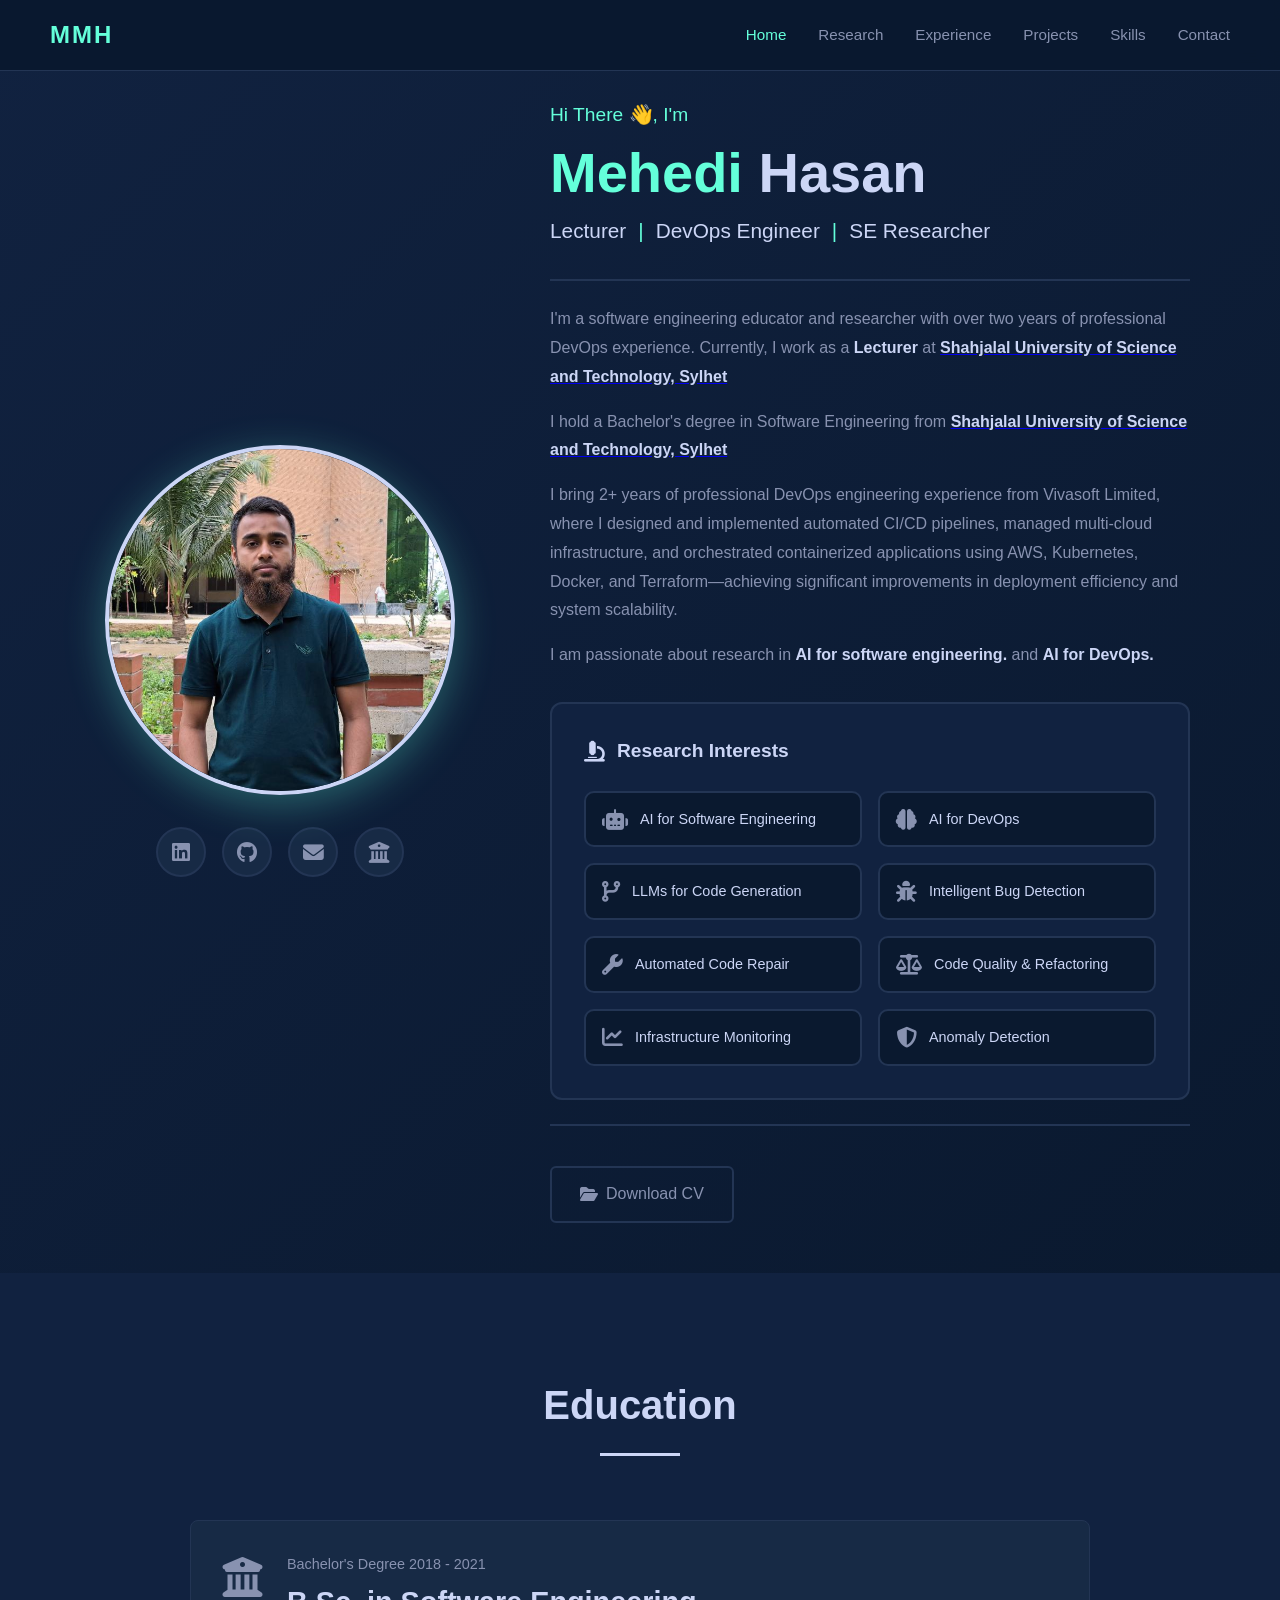
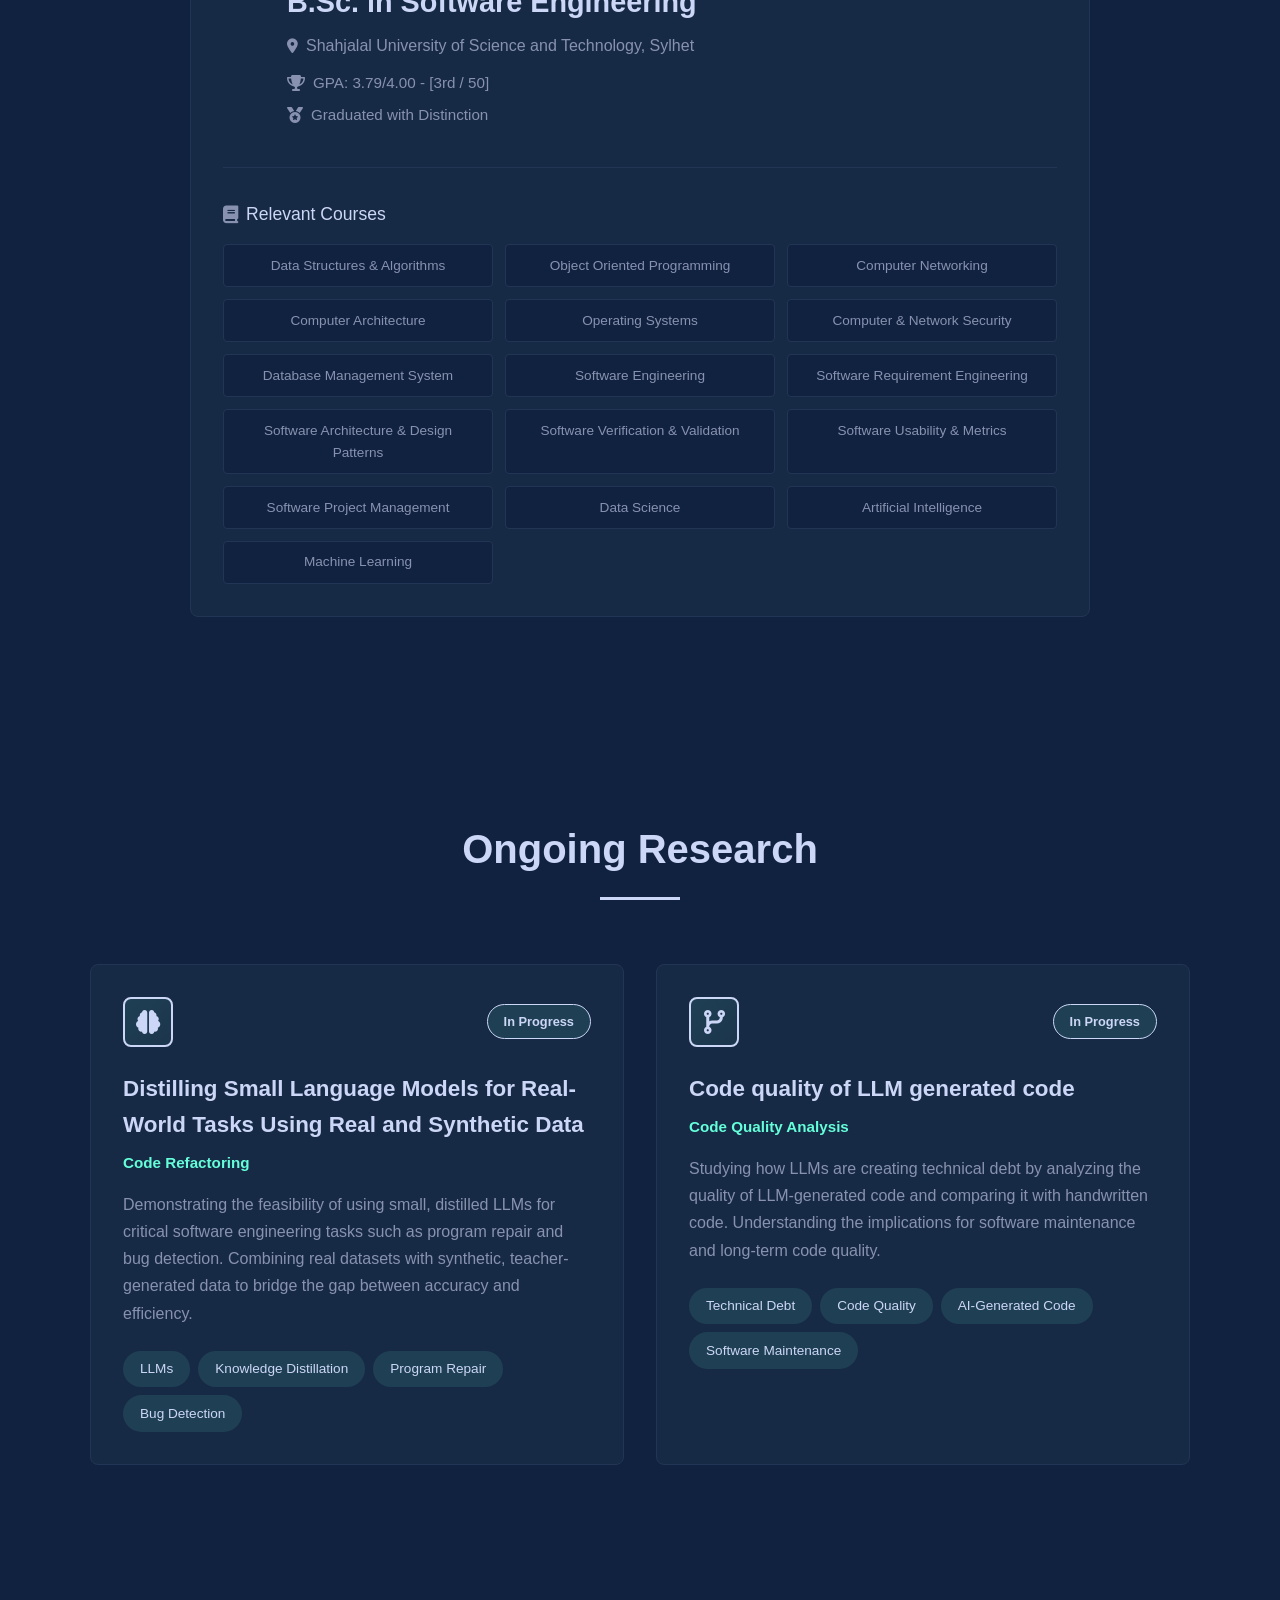
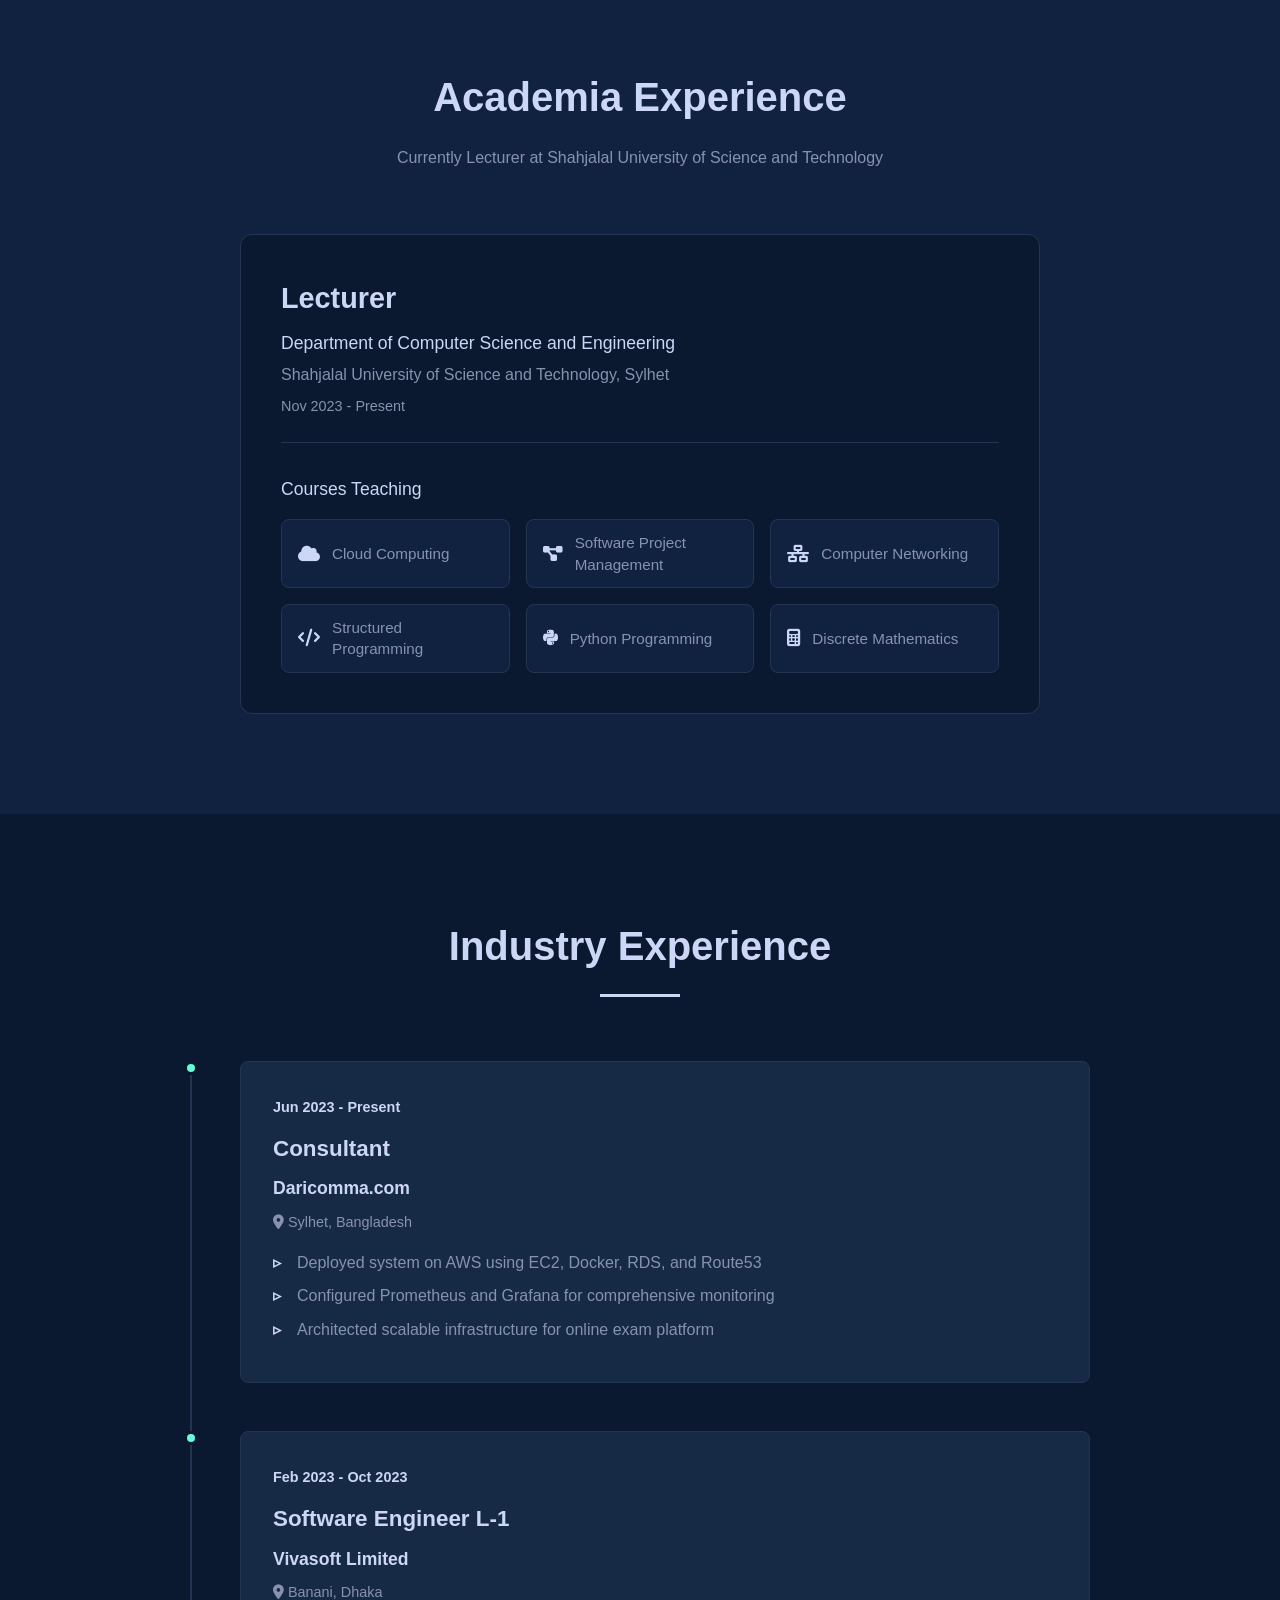
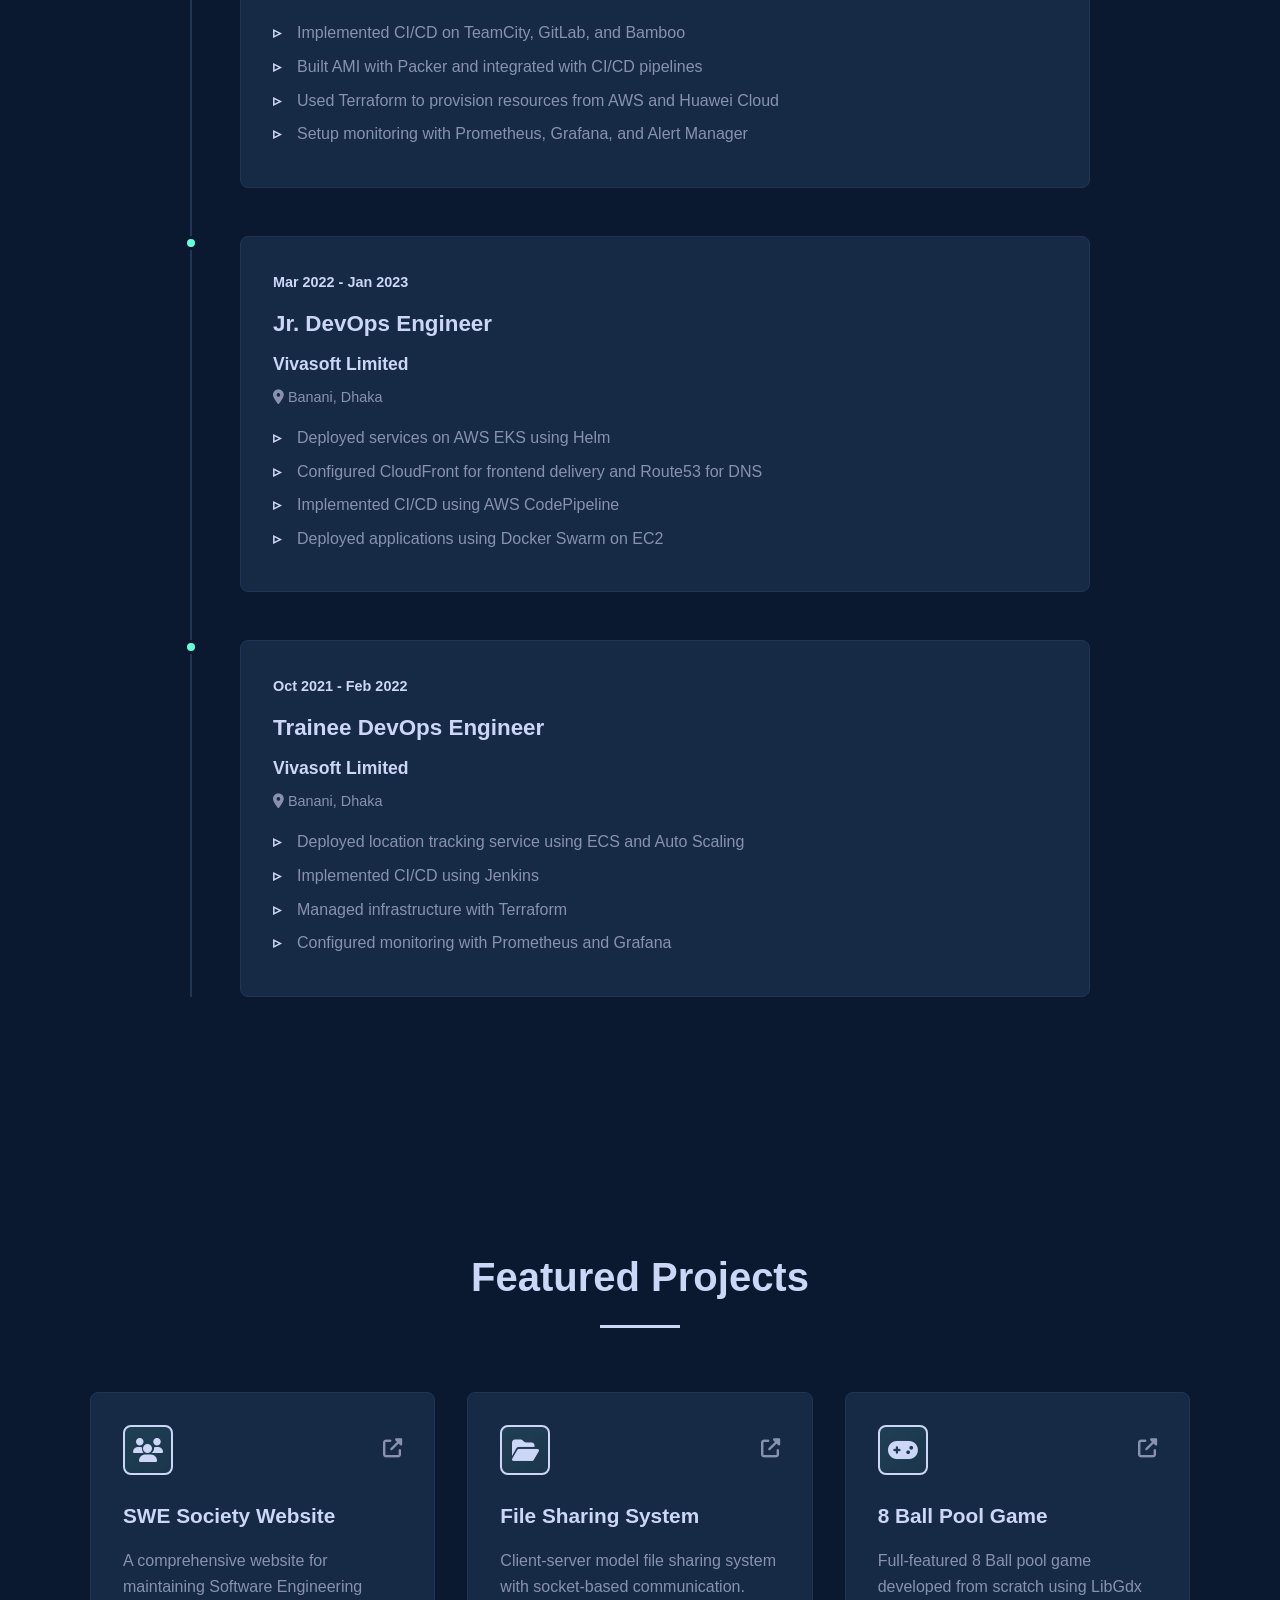
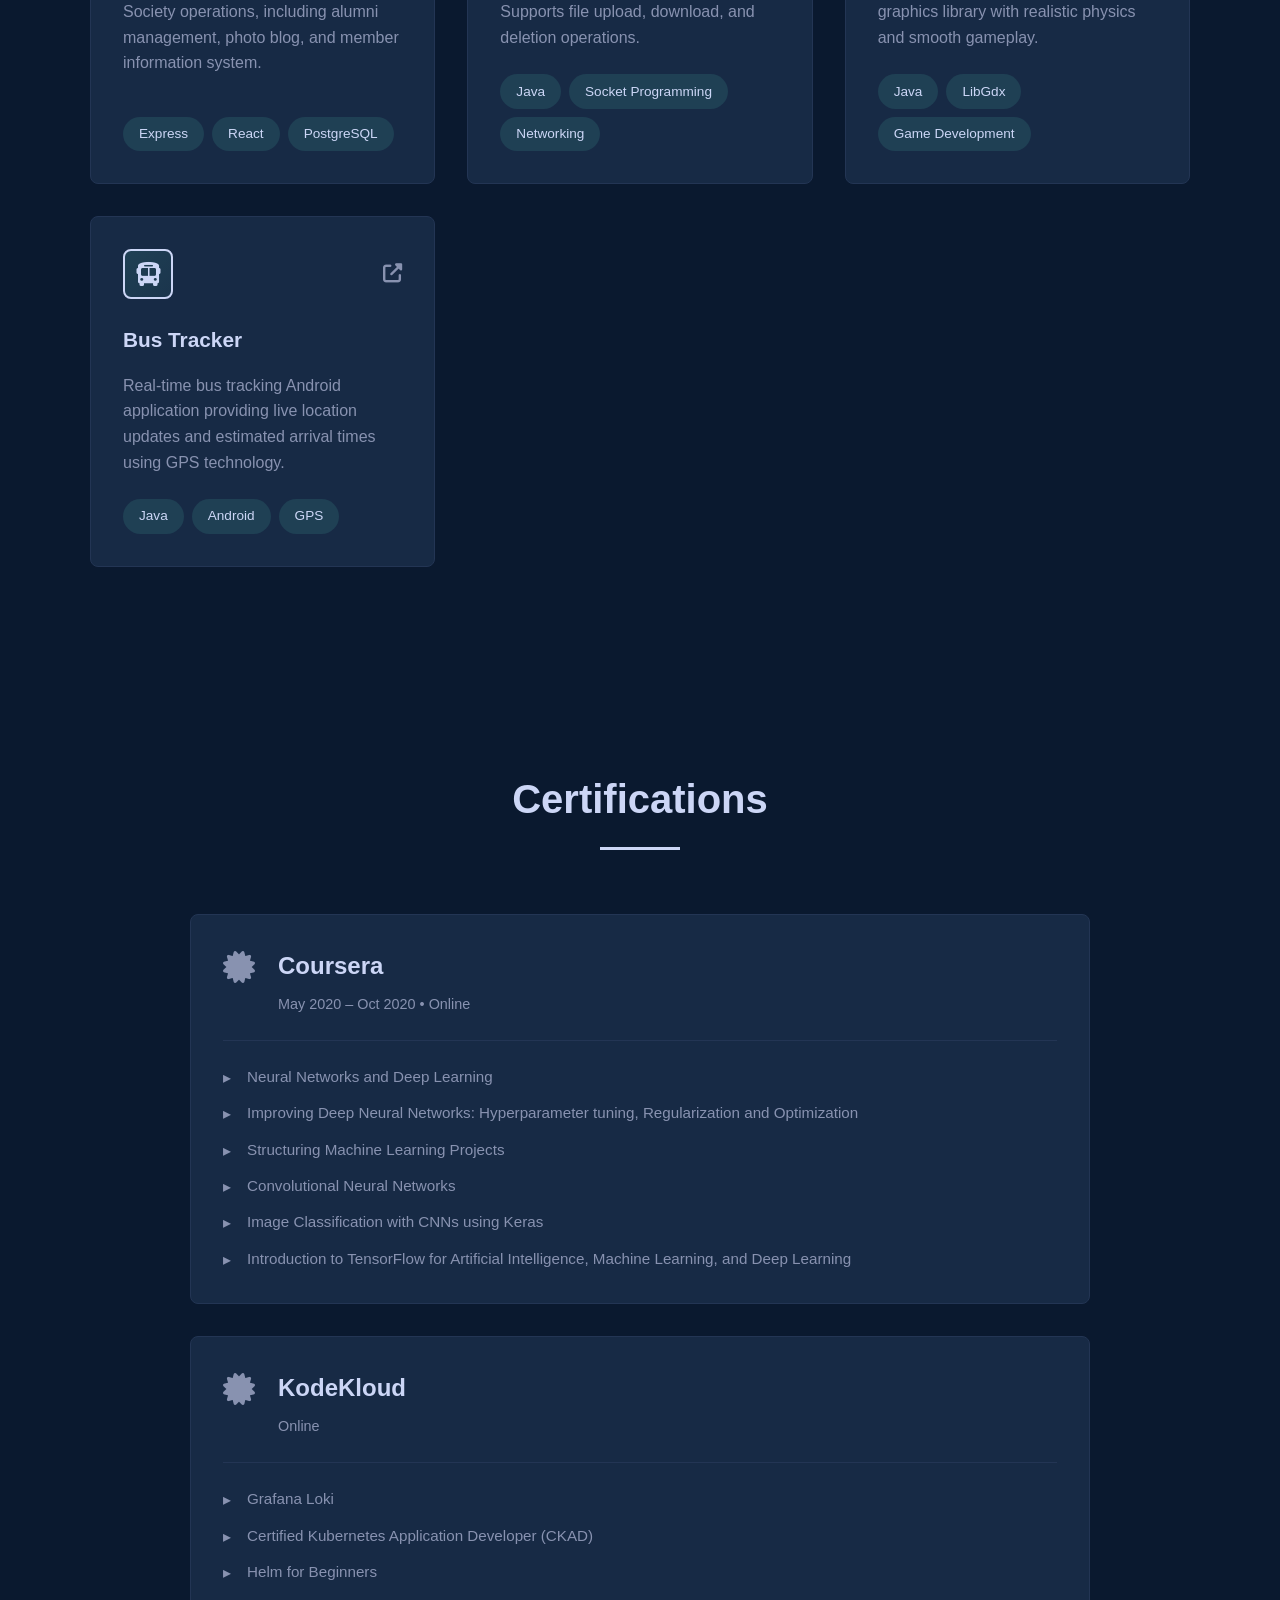
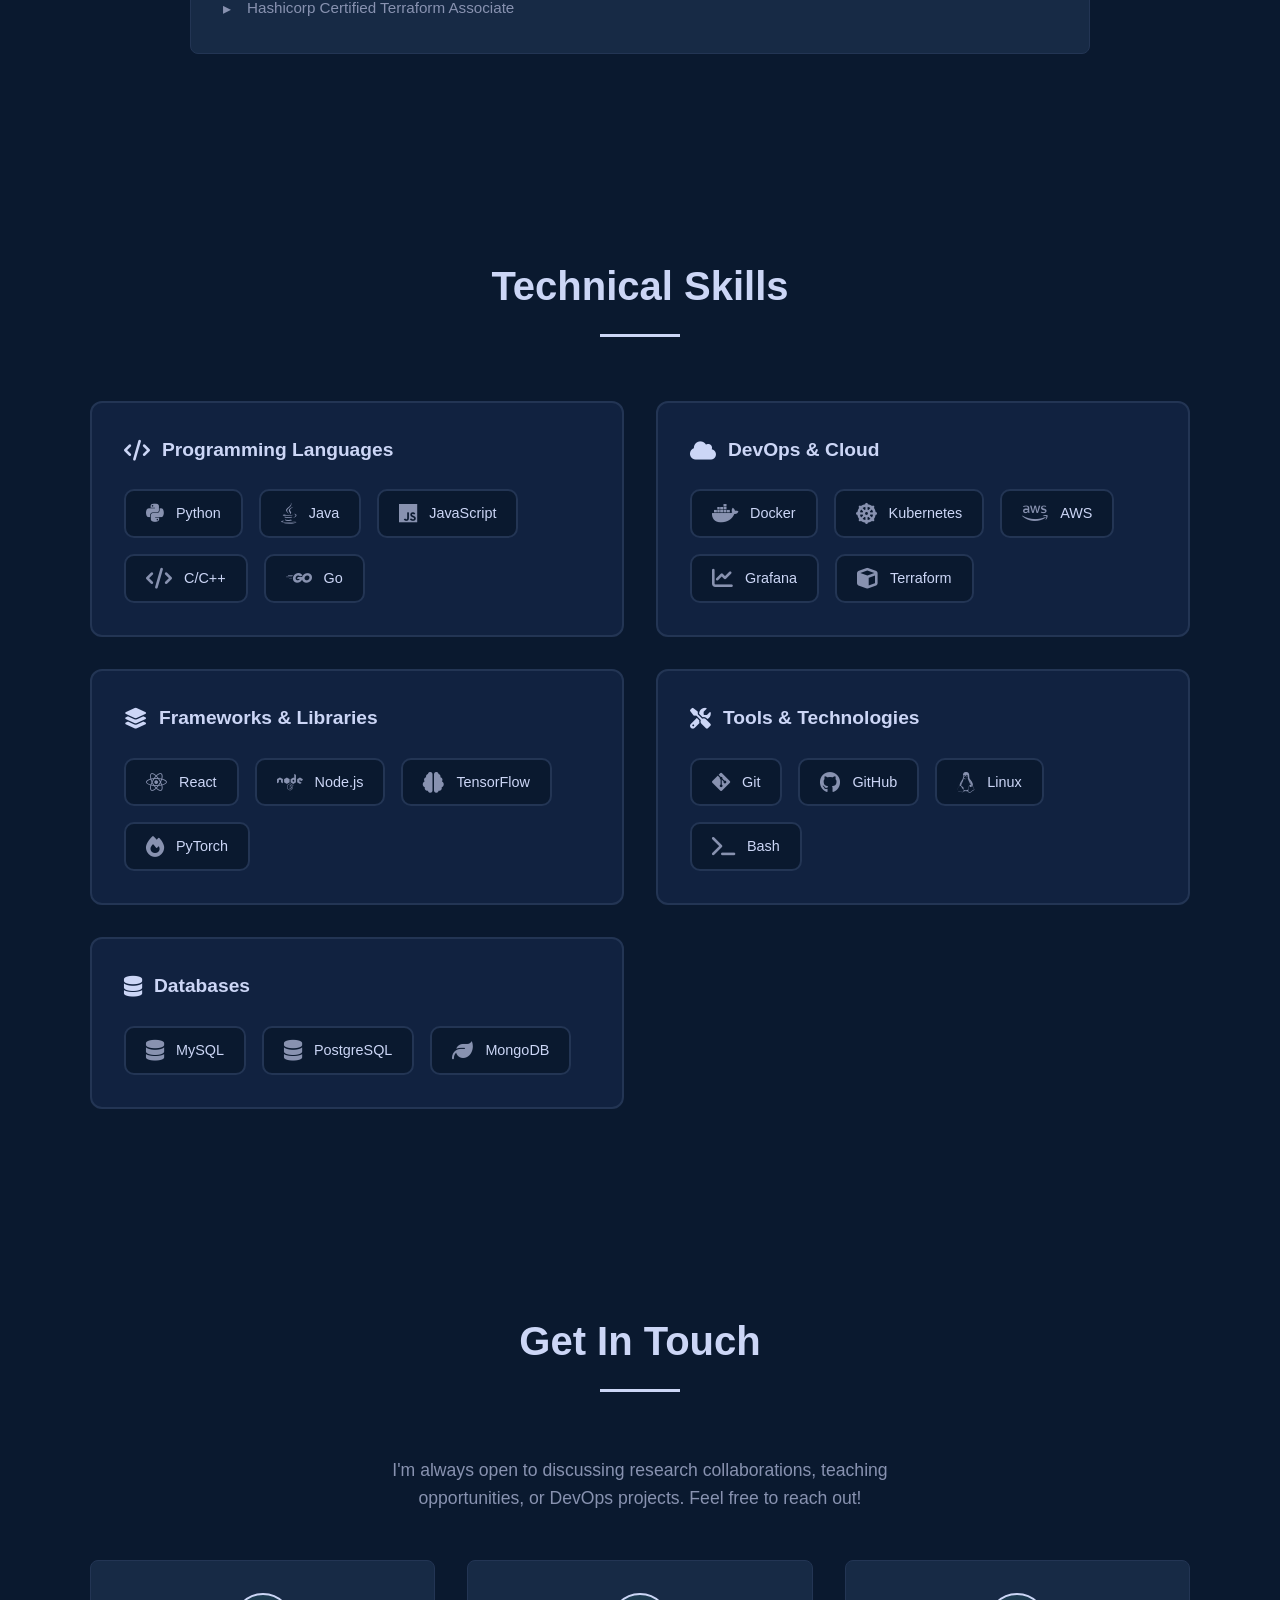
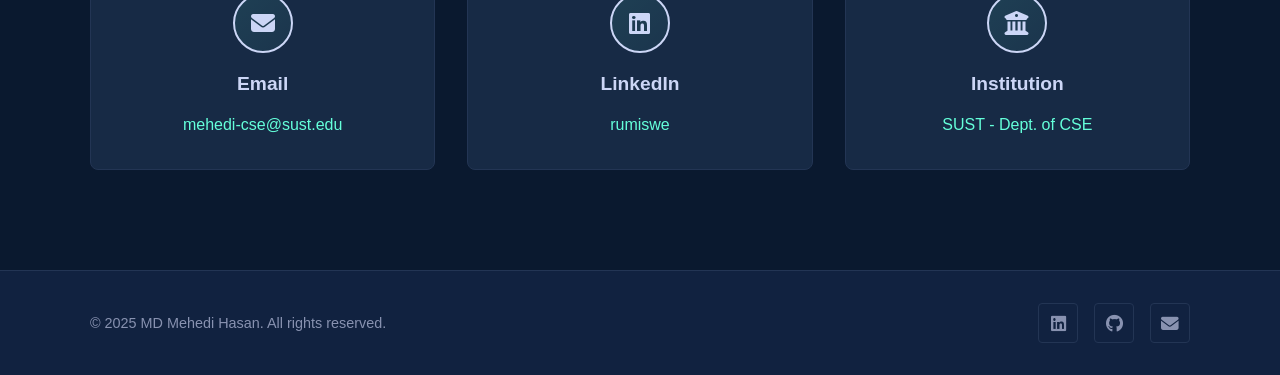
==== index.html @ ebd3bfa0 "removing outer ring from image" ====
<!DOCTYPE html>
<html lang="en">
<head>
    <meta charset="UTF-8">
    <meta name="viewport" content="width=device-width, initial-scale=1.0">
    <meta name="description" content="MD Mehedi Hasan - Lecturer, DevOps Engineer & AI Researcher specializing in Software Engineering">
    <title>Mehedi Hasan | Lecturer & Software Engineer</title>
    <link rel="stylesheet" type="text/css"  href="styles.css">
    <link rel="stylesheet" href="https://cdnjs.cloudflare.com/ajax/libs/font-awesome/6.4.0/css/all.min.css">
</head>
<body>
    <!-- Navbar -->
    <nav class="navbar">
        <div class="nav-container">
            <div class="nav-brand">
                <span class="brand-text">MMH</span>
            </div>
            <button class="nav-toggle" id="navToggle" aria-label="Toggle navigation">
                <span></span>
                <span></span>
                <span></span>
            </button>
            <ul class="nav-menu" id="navMenu">
                <li><a href="#home" class="nav-link">Home</a></li>
                <li><a href="#research" class="nav-link">Research</a></li>
                <li><a href="#experience" class="nav-link">Experience</a></li>
                <li><a href="#projects" class="nav-link">Projects</a></li>
                <li><a href="#skills" class="nav-link">Skills</a></li>
                <li><a href="#contact" class="nav-link">Contact</a></li>
            </ul>

        </div>
    </nav>
<!-- Hero Section -->
<section id="home" class="hero">
    <div class="hero-container">
        <!-- Profile Image Section with Social Links -->
        <div class="hero-image">
            <div class="profile-image-wrapper">
                <div class="profile-image">
                    <img src="profile.jpg" alt="MD Mehedi Hasan - Lecturer & DevOps Engineer">
                </div>
                <!-- <div class="profile-ring"></div> -->
            </div>
            
            <!-- Social Links Under Profile Image -->
            <div class="social-links">
                <a href="https://linkedin.com/in/rumiswe" target="_blank" class="social-link" aria-label="LinkedIn">
                    <i class="fab fa-linkedin"></i>
                </a>
                <a href="https://github.com/mhRumi" target="_blank" class="social-link" aria-label="GitHub">
                    <i class="fab fa-github"></i>
                </a>
                <a href="mailto:mehedi-cse@sust.edu" class="social-link" aria-label="Email">
                    <i class="fas fa-envelope"></i>
                </a>
                <a href="https://sust.edu/departments/cse/faculty/mehedi-cse@sust.edu" target="_blank" class="social-link" aria-label="University">
                    <i class="fas fa-university"></i>
                </a>
            </div>
        </div>

        <!-- Hero Content -->
        <div class="hero-content">
            <p class="hero-greeting">Hi There 👋, I'm</p>
            <h1 class="hero-name">
                <span class="name-highlight">Mehedi</span> Hasan
            </h1>
            <div class="hero-titles">
                <span class="title-item">Lecturer</span>
                <span class="separator">|</span>
                <span class="title-item">DevOps Engineer</span>
                <span class="separator">|</span>
                <span class="title-item">SE Researcher</span>
            </div>
            
            <!-- Integrated About Me Content -->
            <div class="hero-about">
                <p>
                    I'm a software engineering educator and researcher with over two years of professional DevOps experience. 
                    Currently, I work as a <strong>Lecturer</strong> at <a href="https://sust.edu"><strong>Shahjalal University of Science and Technology, Sylhet</strong></a>
                </p>
                <p>
                    I hold a Bachelor's degree in Software Engineering from <a href="https://sust.edu"><strong>Shahjalal University of Science and Technology, Sylhet</strong></a>
                </p>
                <p>
                    I bring 2+ years of professional DevOps engineering experience from Vivasoft Limited, where I designed and implemented automated CI/CD pipelines,
                    managed multi-cloud infrastructure, and orchestrated containerized applications using AWS, Kubernetes, Docker, and Terraform—achieving significant improvements in deployment efficiency and system scalability.
                </p>
                <p>
                    I am passionate about research in <strong>AI for software engineering.</strong> and <strong>AI for DevOps.</strong>
                </p>
                <!-- Research Interests in Hero Section -->
                <div class="hero-research-interests">
                    <h3><i class="fas fa-microscope"></i> Research Interests</h3>
                    <div class="interests-grid-hero">
                        <div class="interest-tag">
                            <i class="fas fa-robot"></i>
                            <span>AI for Software Engineering</span>
                        </div>
                        <div class="interest-tag">
                            <i class="fas fa-brain"></i>
                            <span>AI for DevOps</span>
                        </div>
                        <div class="interest-tag">
                            <i class="fas fa-code-branch"></i>
                            <span>LLMs for Code Generation</span>
                        </div>
                        <div class="interest-tag">
                            <i class="fas fa-bug"></i>
                            <span>Intelligent Bug Detection</span>
                        </div>
                        <div class="interest-tag">
                            <i class="fas fa-wrench"></i>
                            <span>Automated Code Repair</span>
                        </div>
                        <div class="interest-tag">
                            <i class="fas fa-balance-scale"></i>
                            <span>Code Quality & Refactoring</span>
                        </div>
                        <div class="interest-tag">
                            <i class="fas fa-chart-line"></i>
                            <span>Infrastructure Monitoring</span>
                        </div>
                        <div class="interest-tag">
                            <i class="fas fa-shield-alt"></i>
                            <span>Anomaly Detection</span>
                        </div>
                    </div>
                </div>

            </div>

            <!-- Action Buttons -->
            <div class="hero-buttons">
                <a href="https://drive.google.com/file/d/1UVHxPbEevhWgiUrGrpYYB6Q_AphHUyqa/view?usp=sharing" class="btn btn-secondary">
                    <i class="fas fa-folder-open"></i>
                    Download CV
                </a>
            </div>
        </div>
    </div>
</section>

<!-- Education Section  -->
<!-- Education Section -->
    <section id="education" class="education section">
        <div class="container">
            <div class="section-header">
                <h2 class="section-title">Education</h2>
                <div class="title-line"></div>
            </div>

            <div class="education-content">
                <div class="education-card">
                    <!-- Icon and Info -->
                    <div class="education-main">
                        <i class="fas fa-university"></i>
                        <div class="education-info">
                            <p class="degree-type">Bachelor's Degree 2018 - 2021</p>
                            <h3>B.Sc. in Software Engineering</h3>
                            <p class="institution">
                                <i class="fas fa-map-marker-alt"></i>
                                Shahjalal University of Science and Technology, Sylhet
                            </p>
                            <p class="achievement"><i class="fas fa-trophy"></i> GPA: 3.79/4.00 - [3rd / 50]</p>
                            <p class="achievement"><i class="fas fa-medal"></i> Graduated with Distinction</p>
                        </div>
                    </div>

                    <!-- Relevant Courses -->
                    <div class="courses-section">
                        <h4><i class="fas fa-book"></i> Relevant Courses</h4>
                        <div class="courses-grid">
                            <span class="course">Data Structures & Algorithms</span>
                            <span class="course">Object Oriented Programming</span>
                            <span class="course">Computer Networking</span>
                            <span class="course">Computer Architecture</span>
                            <span class="course">Operating Systems</span>
                            <span class="course">Computer & Network Security</span>
                            <span class="course">Database Management System</span>
                            <span class="course">Software Engineering</span>
                            <span class="course">Software Requirement Engineering</span>
                            <span class="course">Software Architecture & Design Patterns</span>
                            <span class="course">Software Verification & Validation</span>
                            <span class="course">Software Usability & Metrics</span>
                            <span class="course">Software Project Management</span>
                            <span class="course">Data Science</span>
                            <span class="course">Artificial Intelligence</span>
                            <span class="course">Machine Learning</span>
                        </div>
                    </div>
                </div>
            </div>
        </div>
    </section>

    <!-- Research Section -->
    <section id="research" class="research section">
        <div class="container">
            <div class="section-header">
                <h2 class="section-title">Ongoing Research</h2>
                <div class="title-line"></div>
            </div>
            <div class="research-grid">
                <div class="research-card" data-aos="fade-up">
                    <div class="research-header">
                        <div class="research-icon">
                            <i class="fas fa-brain"></i>
                        </div>
                        <span class="research-badge">In Progress</span>
                    </div>
                    <h3>Distilling Small Language Models for Real-World Tasks Using Real and Synthetic Data</h3>
                    <p class="research-subtitle">Code Refactoring</p>
                    <p class="research-desc">
                        Demonstrating the feasibility of using small, distilled LLMs for critical software engineering tasks 
                        such as program repair and bug detection. Combining real datasets with synthetic, teacher-generated data 
                        to bridge the gap between accuracy and efficiency.
                    </p>
                    <div class="research-tags">
                        <span class="tag">LLMs</span>
                        <span class="tag">Knowledge Distillation</span>
                        <span class="tag">Program Repair</span>
                        <span class="tag">Bug Detection</span>
                    </div>
                </div>

                <div class="research-card" data-aos="fade-up" data-aos-delay="100">
                    <div class="research-header">
                        <div class="research-icon">
                            <i class="fas fa-code-branch"></i>
                        </div>
                        <span class="research-badge">In Progress</span>
                    </div>
                    <h3>Code quality of LLM generated code</h3>
                    <p class="research-subtitle">Code Quality Analysis</p>
                    <p class="research-desc">
                        Studying how LLMs are creating technical debt by analyzing the quality of LLM-generated code 
                        and comparing it with handwritten code. Understanding the implications for software maintenance 
                        and long-term code quality.
                    </p>
                    <div class="research-tags">
                        <span class="tag">Technical Debt</span>
                        <span class="tag">Code Quality</span>
                        <span class="tag">AI-Generated Code</span>
                        <span class="tag">Software Maintenance</span>
                    </div>
                </div>
            </div>
        </div>
    </section>


<!-- Teaching Courses Section -->
<!-- Teaching Experience Section -->
<section id="teaching" class="teaching section">
    <div class="container">
        <div class="section-header">
            <h2 class="section-title">Academia Experience</h2>
            <div class="title-underline"></div>
            <p class="section-subtitle">Currently Lecturer at Shahjalal University of Science and Technology</p>
        </div>

        <!-- Teaching Card -->
        <div class="teaching-card">
            <div class="teaching-header">
                <div class="teaching-info">
                    <h3>Lecturer</h3>
                    <p class="institution">Department of Computer Science and Engineering</p>
                    <p class="university">Shahjalal University of Science and Technology, Sylhet</p>
                    <p class="duration">Nov 2023 - Present</p>
                </div>
            </div>

            <!-- Courses List -->
            <div class="courses-section">
                <h4>Courses Teaching</h4>
                <div class="courses-list">
                    <div class="course-item">
                        <i class="fas fa-cloud"></i>
                        <span>Cloud Computing</span>
                    </div>
                    <div class="course-item">
                        <i class="fas fa-project-diagram"></i>
                        <span>Software Project Management</span>
                    </div>
                    <div class="course-item">
                        <i class="fas fa-network-wired"></i>
                        <span>Computer Networking</span>
                    </div>
                    <div class="course-item">
                        <i class="fas fa-code"></i>
                        <span>Structured Programming</span>
                    </div>
                    <div class="course-item">
                        <i class="fab fa-python"></i>
                        <span>Python Programming</span>
                    </div>
                    <div class="course-item">
                        <i class="fas fa-calculator"></i>
                        <span>Discrete Mathematics</span>
                    </div>
                </div>
            </div>
        </div>
    </div>
</section>

    <!-- Experience Section -->
    <section id="experience" class="experience section">
        <div class="container">
            <div class="section-header">
                <h2 class="section-title">Industry Experience</h2>
                <div class="title-line"></div>
            </div>
            <div class="timeline">
                <!-- <div class="timeline-item" data-aos="fade-up">
                    <div class="timeline-dot"></div>
                    <div class="timeline-content">
                        <span class="timeline-date">Nov 2023 - Present</span>
                        <h3>Lecturer, Department of Computer Science and Engineering</h3>
                        <h4>Shahjalal University of Science and Technology</h4>
                        <p class="location"><i class="fas fa-map-marker-alt"></i> Sylhet, Bangladesh</p>
                        <ul>
                            <li>Teaching Cloud Computing, Software Project Management, Computer Networking</li>
                            <li>Instructing Structured Programming, Discrete Mathematics, Python Programming</li>
                            <li>Mentoring students in software engineering and DevOps practices</li>
                        </ul>
                    </div>
                </div> -->

                <div class="timeline-item" data-aos="fade-up">
                    <div class="timeline-dot"></div>
                    <div class="timeline-content">
                        <span class="timeline-date">Jun 2023 - Present</span>
                        <h3>Consultant</h3>
                        <h4>Daricomma.com</h4>
                        <p class="location"><i class="fas fa-map-marker-alt"></i> Sylhet, Bangladesh</p>
                        <ul>
                            <li>Deployed system on AWS using EC2, Docker, RDS, and Route53</li>
                            <li>Configured Prometheus and Grafana for comprehensive monitoring</li>
                            <li>Architected scalable infrastructure for online exam platform</li>
                        </ul>
                    </div>
                </div>

                <div class="timeline-item" data-aos="fade-up">
                    <div class="timeline-dot"></div>
                    <div class="timeline-content">
                        <span class="timeline-date">Feb 2023 - Oct 2023</span>
                        <h3>Software Engineer L-1</h3>
                        <h4>Vivasoft Limited</h4>
                        <p class="location"><i class="fas fa-map-marker-alt"></i> Banani, Dhaka</p>
                        <ul>
                            <li>Implemented CI/CD on TeamCity, GitLab, and Bamboo</li>
                            <li>Built AMI with Packer and integrated with CI/CD pipelines</li>
                            <li>Used Terraform to provision resources from AWS and Huawei Cloud</li>
                            <li>Setup monitoring with Prometheus, Grafana, and Alert Manager</li>
                        </ul>
                    </div>
                </div>

                <div class="timeline-item" data-aos="fade-up">
                    <div class="timeline-dot"></div>
                    <div class="timeline-content">
                        <span class="timeline-date">Mar 2022 - Jan 2023</span>
                        <h3>Jr. DevOps Engineer</h3>
                        <h4>Vivasoft Limited</h4>
                        <p class="location"><i class="fas fa-map-marker-alt"></i> Banani, Dhaka</p>
                        <ul>
                            <li>Deployed services on AWS EKS using Helm</li>
                            <li>Configured CloudFront for frontend delivery and Route53 for DNS</li>
                            <li>Implemented CI/CD using AWS CodePipeline</li>
                            <li>Deployed applications using Docker Swarm on EC2</li>
                        </ul>
                    </div>
                </div>

                <div class="timeline-item" data-aos="fade-up">
                    <div class="timeline-dot"></div>
                    <div class="timeline-content">
                        <span class="timeline-date">Oct 2021 - Feb 2022</span>
                        <h3>Trainee DevOps Engineer</h3>
                        <h4>Vivasoft Limited</h4>
                        <p class="location"><i class="fas fa-map-marker-alt"></i> Banani, Dhaka</p>
                        <ul>
                            <li>Deployed location tracking service using ECS and Auto Scaling</li>
                            <li>Implemented CI/CD using Jenkins</li>
                            <li>Managed infrastructure with Terraform</li>
                            <li>Configured monitoring with Prometheus and Grafana</li>
                        </ul>
                    </div>
                </div>
            </div>
        </div>
    </section>

    <!-- Projects Section -->
    <section id="projects" class="projects section">
        <div class="container">
            <div class="section-header">
                <h2 class="section-title">Featured Projects</h2>
                <div class="title-line"></div>
            </div>
            <div class="projects-grid">
                <div class="project-card" data-aos="fade-up">
                    <div class="project-header">
                        <div class="project-icon">
                            <i class="fas fa-users"></i>
                        </div>
                        <div class="project-links">
                            <a href="#" class="project-link" aria-label="View project"><i class="fas fa-external-link-alt"></i></a>
                        </div>
                    </div>
                    <h3>SWE Society Website</h3>
                    <p>A comprehensive website for maintaining Software Engineering Society operations, including alumni management, photo blog, and member information system.</p>
                    <div class="project-tech">
                        <span class="tech-tag">Express</span>
                        <span class="tech-tag">React</span>
                        <span class="tech-tag">PostgreSQL</span>
                    </div>
                </div>

                <div class="project-card" data-aos="fade-up" data-aos-delay="100">
                    <div class="project-header">
                        <div class="project-icon">
                            <i class="fas fa-folder-open"></i>
                        </div>
                        <div class="project-links">
                            <a href="#" class="project-link" aria-label="View project"><i class="fas fa-external-link-alt"></i></a>
                        </div>
                    </div>
                    <h3>File Sharing System</h3>
                    <p>Client-server model file sharing system with socket-based communication. Supports file upload, download, and deletion operations.</p>
                    <div class="project-tech">
                        <span class="tech-tag">Java</span>
                        <span class="tech-tag">Socket Programming</span>
                        <span class="tech-tag">Networking</span>
                    </div>
                </div>

                <div class="project-card" data-aos="fade-up" data-aos-delay="200">
                    <div class="project-header">
                        <div class="project-icon">
                            <i class="fas fa-gamepad"></i>
                        </div>
                        <div class="project-links">
                            <a href="#" class="project-link" aria-label="View project"><i class="fas fa-external-link-alt"></i></a>
                        </div>
                    </div>
                    <h3>8 Ball Pool Game</h3>
                    <p>Full-featured 8 Ball pool game developed from scratch using LibGdx graphics library with realistic physics and smooth gameplay.</p>
                    <div class="project-tech">
                        <span class="tech-tag">Java</span>
                        <span class="tech-tag">LibGdx</span>
                        <span class="tech-tag">Game Development</span>
                    </div>
                </div>

                <div class="project-card" data-aos="fade-up" data-aos-delay="300">
                    <div class="project-header">
                        <div class="project-icon">
                            <i class="fas fa-bus"></i>
                        </div>
                        <div class="project-links">
                            <a href="#" class="project-link" aria-label="View project"><i class="fas fa-external-link-alt"></i></a>
                        </div>
                    </div>
                    <h3>Bus Tracker</h3>
                    <p>Real-time bus tracking Android application providing live location updates and estimated arrival times using GPS technology.</p>
                    <div class="project-tech">
                        <span class="tech-tag">Java</span>
                        <span class="tech-tag">Android</span>
                        <span class="tech-tag">GPS</span>
                    </div>
                </div>
            </div>
        </div>
    </section>

<!-- Certification Section -->
<section id="certifications" class="certifications section">
    <div class="container">
        <div class="section-header">
            <h2 class="section-title">Certifications</h2>
            <div class="title-line"></div>
        </div>

        <div class="certifications-content">
            <!-- Coursera Certifications -->
            <div class="certification-group">
                <div class="cert-provider">
                    <i class="fas fa-certificate"></i>
                    <div class="provider-info">
                        <h3>Coursera</h3>
                        <p class="cert-date">May 2020 – Oct 2020 • Online</p>
                    </div>
                </div>
                <div class="cert-list">
                    <ul>
                        <li>Neural Networks and Deep Learning</li>
                        <li>Improving Deep Neural Networks: Hyperparameter tuning, Regularization and Optimization</li>
                        <li>Structuring Machine Learning Projects</li>
                        <li>Convolutional Neural Networks</li>
                        <li>Image Classification with CNNs using Keras</li>
                        <li>Introduction to TensorFlow for Artificial Intelligence, Machine Learning, and Deep Learning</li>
                    </ul>
                </div>
            </div>

            <!-- KodeKloud Certifications -->
            <div class="certification-group">
                <div class="cert-provider">
                    <i class="fas fa-certificate"></i>
                    <div class="provider-info">
                        <h3>KodeKloud</h3>
                        <p class="cert-date">Online</p>
                    </div>
                </div>
                <div class="cert-list">
                    <ul>
                        <li>Grafana Loki</li>
                        <li>Certified Kubernetes Application Developer (CKAD)</li>
                        <li>Helm for Beginners</li>
                        <li>Hashicorp Certified Terraform Associate</li>
                    </ul>
                </div>
            </div>
        </div>
    </div>
</section>

<!-- Skills Section -->
<section id="skills" class="skills section">
    <div class="container">
        <div class="section-header">
            <h2 class="section-title">Technical Skills</h2>
            <div class="title-line"></div>
        </div>

        <div class="skills-content">
            <!-- Left Column -->
            <div class="skills-column">
                <!-- Programming Languages -->
                <div class="skill-category">
                    <h3><i class="fas fa-code"></i> Programming Languages</h3>
                    <div class="skills-grid">
                        <div class="skill-tag">
                            <i class="fab fa-python"></i>
                            <span>Python</span>
                        </div>
                        <div class="skill-tag">
                            <i class="fab fa-java"></i>
                            <span>Java</span>
                        </div>
                        <div class="skill-tag">
                            <i class="fab fa-js"></i>
                            <span>JavaScript</span>
                        </div>
                        <div class="skill-tag">
                            <i class="fas fa-code"></i>
                            <span>C/C++</span>
                        </div>
                        <div class="skill-tag">
                            <i class="fab fa-golang"></i>
                            <span>Go</span>
                        </div>
                    </div>
                </div>

                <!-- Frameworks & Libraries -->
                <div class="skill-category">
                    <h3><i class="fas fa-layer-group"></i> Frameworks & Libraries</h3>
                    <div class="skills-grid">
                        <div class="skill-tag">
                            <i class="fab fa-react"></i>
                            <span>React</span>
                        </div>
                        <div class="skill-tag">
                            <i class="fab fa-node"></i>
                            <span>Node.js</span>
                        </div>
                        <div class="skill-tag">
                            <i class="fas fa-brain"></i>
                            <span>TensorFlow</span>
                        </div>
                        <div class="skill-tag">
                            <i class="fas fa-fire"></i>
                            <span>PyTorch</span>
                        </div>
                    </div>
                </div>

                <!-- Databases -->
                <div class="skill-category">
                    <h3><i class="fas fa-database"></i> Databases</h3>
                    <div class="skills-grid">
                        <div class="skill-tag">
                            <i class="fas fa-database"></i>
                            <span>MySQL</span>
                        </div>
                        <div class="skill-tag">
                            <i class="fas fa-database"></i>
                            <span>PostgreSQL</span>
                        </div>
                        <div class="skill-tag">
                            <i class="fas fa-leaf"></i>
                            <span>MongoDB</span>
                        </div>
                    </div>
                </div>
            </div>

            <!-- Right Column -->
            <div class="skills-column">
                <!-- DevOps & Cloud -->
                <div class="skill-category">
                    <h3><i class="fas fa-cloud"></i> DevOps & Cloud</h3>
                    <div class="skills-grid">
                        <div class="skill-tag">
                            <i class="fab fa-docker"></i>
                            <span>Docker</span>
                        </div>
                        <div class="skill-tag">
                            <i class="fas fa-dharmachakra"></i>
                            <span>Kubernetes</span>
                        </div>
                        <div class="skill-tag">
                            <i class="fab fa-aws"></i>
                            <span>AWS</span>
                        </div>
                        <div class="skill-tag">
                            <i class="fas fa-chart-line"></i>
                            <span>Grafana</span>
                        </div>
                        <div class="skill-tag">
                            <i class="fas fa-cube"></i>
                            <span>Terraform</span>
                        </div>
                    </div>
                </div>

                <!-- Tools & Technologies -->
                <div class="skill-category">
                    <h3><i class="fas fa-tools"></i> Tools & Technologies</h3>
                    <div class="skills-grid">
                        <div class="skill-tag">
                            <i class="fab fa-git-alt"></i>
                            <span>Git</span>
                        </div>
                        <div class="skill-tag">
                            <i class="fab fa-github"></i>
                            <span>GitHub</span>
                        </div>
                        <div class="skill-tag">
                            <i class="fab fa-linux"></i>
                            <span>Linux</span>
                        </div>
                        <div class="skill-tag">
                            <i class="fas fa-terminal"></i>
                            <span>Bash</span>
                        </div>
                    </div>
                </div>
            </div>
        </div>
    </div>
</section>

    <!-- Contact Section -->
    <section id="contact" class="contact section">
        <div class="container">
            <div class="section-header">
                <h2 class="section-title">Get In Touch</h2>
                <div class="title-line"></div>
            </div>
            <div class="contact-content">
                <p class="contact-intro">
                    I'm always open to discussing research collaborations, teaching opportunities, or DevOps projects. 
                    Feel free to reach out!
                </p>
                <div class="contact-grid">
                    <div class="contact-card" data-aos="fade-up">
                        <div class="contact-icon">
                            <i class="fas fa-envelope"></i>
                        </div>
                        <h3>Email</h3>
                        <a href="mailto:mehedi-cse@sust.edu">mehedi-cse@sust.edu</a>
                    </div>

                    <div class="contact-card" data-aos="fade-up" data-aos-delay="100">
                        <div class="contact-icon">
                            <i class="fab fa-linkedin"></i>
                        </div>
                        <h3>LinkedIn</h3>
                        <a href="https://linkedin.com/in/rumiswe">rumiswe</a>
                    </div>
                    <div class="contact-card" data-aos="fade-up" data-aos-delay="300">
                        <div class="contact-icon">
                            <i class="fas fa-university"></i>
                        </div>
                        <h3>Institution</h3>
                        <a href="https://sust.edu/departments/cse/faculty/mehedi-cse@sust.edu" target="_blank">SUST - Dept. of CSE</a>
                    </div>
                </div>
            </div>
        </div>
    </section>

    <!-- Footer -->
    <footer class="footer">
        <div class="container">
            <div class="footer-content">
                <p>&copy; 2025 MD Mehedi Hasan. All rights reserved.</p>
                <div class="footer-social">
                    <a href="https://linkedin.com/in/rumiswe" target="_blank" aria-label="LinkedIn">
                        <i class="fab fa-linkedin"></i>
                    </a>
                    <a href="https://github.com/mhRumi" target="_blank" aria-label="GitHub">
                        <i class="fab fa-github"></i>
                    </a>
                    <a href="mailto:mehedi-cse@sust.edu" aria-label="Email">
                        <i class="fas fa-envelope"></i>
                    </a>
                </div>
            </div>
        </div>
    </footer>

    <script src="script.js"></script>
</body>
</html>
---- styles.css ----
/* Reset and Base Styles */
* {
    margin: 0;
    padding: 0;
    box-sizing: border-box;
}

:root {
    --primary-color: #64ffda;
    --secondary-color: #0a192f;
    --accent-color: #112240;
    --text-primary: #ccd6f6;
    --text-secondary: #8892b0;
    --text-highlight: #64ffda;
    --bg-primary: #0a192f;
    --bg-secondary: #112240;
    --bg-card: #172a45;
    --border-color: #233554;
    --shadow: 0 10px 30px -15px rgba(2, 12, 27, 0.7);
    --transition: all 0.3s cubic-bezier(0.645, 0.045, 0.355, 1);
}


html {
    scroll-behavior: smooth;
}

body {
    font-family: 'Segoe UI', Tahoma, Geneva, Verdana, sans-serif;
    line-height: 1.6;
    color: var(--text-secondary);
    background-color: var(--bg-primary);
    overflow-x: hidden;
}

.container {
    max-width: 1200px;
    margin: 0 auto;
    padding: 0 50px;
}

/* Navbar */
.navbar {
    position: fixed;
    top: 0;
    width: 100%;
    background: rgba(10, 25, 47, 0.95);
    backdrop-filter: blur(10px);
    border-bottom: 1px solid var(--border-color);
    z-index: 1000;
    transition: var(--transition);
}

.nav-container {
    max-width: 1400px;
    margin: 0 auto;
    padding: 0 50px;
    display: flex;
    justify-content: space-between;
    align-items: center;
    height: 70px;
}

.nav-brand {
    display: flex;
    align-items: center;
}

.brand-text {
    font-size: 1.5rem;
    font-weight: 700;
    color: var(--primary-color);
    letter-spacing: 2px;
}

.nav-toggle {
    display: none;
    flex-direction: column;
    background: none;
    border: none;
    cursor: pointer;
    padding: 5px;
}

.nav-toggle span {
    width: 25px;
    height: 2px;
    background-color: var(--primary-color);
    margin: 3px 0;
    transition: 0.3s;
}

.nav-menu {
    display: flex;
    list-style: none;
    gap: 2rem;
}

.nav-link {
    text-decoration: none;
    color: var(--text-secondary);
    font-size: 0.95rem;
    font-weight: 500;
    transition: var(--transition);
    position: relative;
    padding: 5px 0;
}

.nav-link::after {
    content: '';
    position: absolute;
    bottom: 0;
    left: 0;
    width: 0;
    height: 2px;
    background-color: var(--primary-color);
    transition: width 0.3s ease;
}

.nav-link:hover {
    color: var(--primary-color);
}

.nav-link:hover::after {
    width: 100%;
}

/* Hero Section */
.hero {
    min-height: 100vh;
    display: flex;
    align-items: center;
    justify-content: center;
    padding: 100px 0 50px;
    position: relative;
}

.hero-container {
    max-width: 1200px;
    margin: 0 auto;
    padding: 0 50px;
    display: grid;
    grid-template-columns: 1fr 1fr;
    gap: 4rem;
    align-items: center;
}

.hero-greeting {
    color: var(--primary-color);
    font-size: 1.2rem;
    margin-bottom: 1rem;
    animation: fadeInUp 0.6s ease;
}

.hero-name {
    font-size: 4rem;
    font-weight: 700;
    color: var(--text-primary);
    margin-bottom: 0.5rem;
    animation: fadeInUp 0.8s ease;
}

.name-highlight {
    color: var(--primary-color);
}

.hero-titles {
    font-size: 1.3rem;
    color: var(--text-secondary);
    margin-bottom: 2rem;
    display: flex;
    flex-wrap: wrap;
    gap: 0.75rem;
    animation: fadeInUp 1s ease;
}

.title-item {
    color: var(--text-primary);
    font-weight: 500;
}

.separator {
    color: var(--primary-color);
}

.hero-description {
    color: var(--text-secondary);
    font-size: 1.1rem;
    line-height: 1.8;
    margin-bottom: 2.5rem;
    max-width: 600px;
    animation: fadeInUp 1.2s ease;
}

.hero-description strong {
    color: var(--primary-color);
    font-weight: 600;
}


.social-links {
    display: flex;
    gap: 1rem;
    animation: fadeInUp 1.6s ease;
}

.social-link {
    width: 45px;
    height: 45px;
    display: flex;
    align-items: center;
    justify-content: center;
    border-radius: 4px;
    border: 2px solid var(--border-color);
    color: var(--text-secondary);
    font-size: 1.2rem;
    transition: var(--transition);
    text-decoration: none;
}

.social-link:hover {
    border-color: var(--primary-color);
    color: var(--primary-color);
    transform: translateY(-3px);
}

/* Code Window */
.hero-image {
    animation: fadeInRight 1s ease;
}

.code-window {
    background-color: var(--bg-card);
    border-radius: 8px;
    border: 1px solid var(--border-color);
    box-shadow: var(--shadow);
    overflow: hidden;
}

.window-header {
    background-color: var(--bg-secondary);
    padding: 0.75rem 1rem;
    display: flex;
    gap: 0.5rem;
    border-bottom: 1px solid var(--border-color);
}

.dot {
    width: 12px;
    height: 12px;
    border-radius: 50%;
}

.dot.red {
    background-color: #ff5f56;
}

.dot.yellow {
    background-color: #ffbd2e;
}

.dot.green {
    background-color: #27c93f;
}

.window-body {
    padding: 1.5rem;
    font-family: 'Courier New', monospace;
    font-size: 0.9rem;
    line-height: 1.8;
}

.window-body code {
    color: var(--text-secondary);
}

.keyword {
    color: #ff79c6;
}

.string {
    color: #f1fa8c;
}

/* Scroll Indicator */
.scroll-indicator {
    position: absolute;
    bottom: 30px;
    left: 50%;
    transform: translateX(-50%);
    display: flex;
    flex-direction: column;
    align-items: center;
    gap: 0.5rem;
    animation: fadeIn 2s ease;
}

.mouse {
    width: 25px;
    height: 40px;
    border: 2px solid var(--primary-color);
    border-radius: 15px;
    display: flex;
    justify-content: center;
    padding-top: 6px;
}

.wheel {
    width: 3px;
    height: 8px;
    background-color: var(--primary-color);
    border-radius: 2px;
    animation: scroll 1.5s infinite;
}

.scroll-indicator p {
    color: var(--text-secondary);
    font-size: 0.8rem;
    text-transform: uppercase;
    letter-spacing: 1px;
}

@keyframes scroll {
    0% {
        opacity: 1;
        transform: translateY(0);
    }
    100% {
        opacity: 0;
        transform: translateY(12px);
    }
}

/* Section Styles */
.section {
    padding: 100px 0;
}

.section-header {
    text-align: center;
    margin-bottom: 4rem;
}

.section-title {
    font-size: 2.5rem;
    font-weight: 700;
    color: var(--text-primary);
    margin-bottom: 1rem;
}

.title-line {
    width: 80px;
    height: 3px;
    background-color: var(--text-primary);
    margin: 0 auto;
}

/* About Section */
.about {
    background-color: var(--bg-secondary);
}

.about-text p {
    font-size: 1.1rem;
    color: var(--text-secondary);
    margin-bottom: 1.5rem;
    line-height: 1.8;
}

.about-text strong {
    color: var(--text-primary);
    font-weight: 600;
}


/* Experience Section */
.timeline {
    position: relative;
    max-width: 900px;
    margin: 0 auto;
}

.timeline::before {
    content: '';
    position: absolute;
    left: 0;
    top: 0;
    bottom: 0;
    width: 2px;
    background-color: var(--border-color);
}

.timeline-item {
    position: relative;
    padding-left: 50px;
    margin-bottom: 3rem;
}

.timeline-dot {
    position: absolute;
    left: -6px;
    top: 0;
    width: 14px;
    height: 14px;
    border-radius: 50%;
    background-color: var(--primary-color);
    border: 3px solid var(--bg-primary);
}

.timeline-content {
    background-color: var(--bg-card);
    padding: 2rem;
    border-radius: 8px;
    border: 1px solid var(--border-color);
    transition: var(--transition);
}

.timeline-content:hover {
    border-color: var(--text-primary);
    transform: translateX(5px);
}

.timeline-date {
    color: var(--text-primary);
    font-size: 0.9rem;
    font-weight: 600;
    display: inline-block;
    margin-bottom: 0.75rem;
}

.timeline-content h3 {
    color: var(--text-primary);
    font-size: 1.4rem;
    margin-bottom: 0.5rem;
}

.timeline-content h4 {
    color: var(--text-primary);
    font-size: 1.1rem;
    margin-bottom: 0.5rem;
}

.location {
    color: var(--text-secondary);
    font-size: 0.9rem;
    margin-bottom: 1rem;
}

.timeline-content ul {
    list-style: none;
    padding: 0;
}

.timeline-content li {
    position: relative;
    padding-left: 1.5rem;
    margin-bottom: 0.5rem;
    color: var(--text-secondary);
}

.timeline-content li::before {
    content: '▹';
    position: absolute;
    left: 0;
    color: var(--text-primary);
    font-weight: bold;
}

/* On going Research Section */
.research {
    background-color: var(--bg-secondary);
}

.research-grid {
    display: grid;
    grid-template-columns: repeat(auto-fit, minmax(450px, 1fr));
    gap: 2rem;
}

.research-card {
    background-color: var(--bg-card);
    padding: 2rem;
    border-radius: 8px;
    border: 1px solid var(--border-color);
    transition: var(--transition);
}

.research-card:hover {
    border-color: var(--text-primary);
    transform: translateY(-5px);
}

.research-header {
    display: flex;
    justify-content: space-between;
    align-items: center;
    margin-bottom: 1.5rem;
}

.research-icon {
    width: 50px;
    height: 50px;
    background: linear-gradient(135deg, rgba(100, 255, 218, 0.1), rgba(100, 255, 218, 0.05));
    border: 2px solid var(--text-primary);
    border-radius: 8px;
    display: flex;
    align-items: center;
    justify-content: center;
    font-size: 1.5rem;
    color: var(--text-primary);
}

.research-badge {
    background-color: rgba(100, 255, 218, 0.1);
    color: var(--text-primary);
    padding: 0.4rem 1rem;
    border-radius: 20px;
    font-size: 0.8rem;
    font-weight: 600;
    border: 1px solid var(--text-primary);
}

.research-card h3 {
    font-size: 1.4rem;
    color: var(--text-primary);
    margin-bottom: 0.5rem;
}

.research-subtitle {
    color: var(--primary-color);
    font-size: 0.95rem;
    font-weight: 600;
    margin-bottom: 1rem;
}

.research-desc {
    color: var(--text-secondary);
    line-height: 1.7;
    margin-bottom: 1.5rem;
}

.research-tags {
    display: flex;
    flex-wrap: wrap;
    gap: 0.5rem;
}

.tag {
    background-color: rgba(100, 255, 218, 0.1);
    color: var(--text-primary);
    padding: 0.4rem 1rem;
    border-radius: 20px;
    font-size: 0.85rem;
    font-weight: 500;
    border: 1px solid transparent;
    transition: var(--transition);
}

.tag:hover {
    border-color: var(--text-primary);
}

/* Projects Section */
.projects-grid {
    display: grid;
    grid-template-columns: repeat(auto-fit, minmax(300px, 1fr));
    gap: 2rem;
}

.project-card {
    background-color: var(--bg-card);
    padding: 2rem;
    border-radius: 8px;
    border: 1px solid var(--border-color);
    transition: var(--transition);
    display: flex;
    flex-direction: column;
}

.project-card:hover {
    border-color: var(--text-primary);
    transform: translateY(-5px);
}

.project-header {
    display: flex;
    justify-content: space-between;
    align-items: center;
    margin-bottom: 1.5rem;
}

.project-icon {
    width: 50px;
    height: 50px;
    background: linear-gradient(135deg, rgba(100, 255, 218, 0.1), rgba(100, 255, 218, 0.05));
    border: 2px solid var(--text-primary);
    border-radius: 8px;
    display: flex;
    align-items: center;
    justify-content: center;
    font-size: 1.5rem;
    color: var(--text-primary);
}

.project-links {
    display: flex;
    gap: 0.75rem;
}

.project-link {
    color: var(--text-secondary);
    font-size: 1.2rem;
    transition: var(--transition);
    text-decoration: none;
}

.project-link:hover {
    color: var(--primary-color);
}

.project-card h3 {
    font-size: 1.3rem;
    color: var(--text-primary);
    margin-bottom: 1rem;
}

.project-card p {
    color: var(--text-secondary);
    line-height: 1.6;
    margin-bottom: 1.5rem;
    flex-grow: 1;
}

.project-tech {
    display: flex;
    flex-wrap: wrap;
    gap: 0.5rem;
}

.tech-tag {
    background-color: rgba(100, 255, 218, 0.1);
    color: var(--text-primary);
    padding: 0.4rem 1rem;
    border-radius: 20px;
    font-size: 0.85rem;
    font-weight: 500;
}

/* Skills Section */
.skills {
    background-color: var(--bg-secondary);
}

.skills-grid {
    display: grid;
    grid-template-columns: repeat(auto-fit, minmax(350px, 1fr));
    gap: 2rem;
}

.skill-category {
    background-color: var(--bg-card);
    padding: 2rem;
    border-radius: 8px;
    border: 1px solid var(--border-color);
    transition: var(--transition);
}

.skill-category:hover {
    border-color: var(--text-primary);
    transform: translateY(-5px);
}

.skill-category h3 {
    color: var(--text-primary);
    font-size: 1.3rem;
    margin-bottom: 1.5rem;
    display: flex;
    align-items: center;
    gap: 0.75rem;
}

.skill-category h3 i {
    color: var(--text-primary);
}

.skill-items {
    display: flex;
    flex-wrap: wrap;
    gap: 0.75rem;
}

.skill-item {
    background-color: rgba(100, 255, 218, 0.1);
    color: var(--text-secondary);
    padding: 0.5rem 1rem;
    border-radius: 4px;
    font-size: 0.9rem;
    font-weight: 500;
    border: 1px solid transparent;
    transition: var(--transition);
}

.skill-item:hover {
    border-color: var(--primary-color);
    color: var(--primary-color);
}

/* Contact Section */
.contact-intro {
    text-align: center;
    font-size: 1.1rem;
    color: var(--text-secondary);
    max-width: 600px;
    margin: 0 auto 3rem;
}

.contact-grid {
    display: grid;
    grid-template-columns: repeat(auto-fit, minmax(250px, 1fr));
    gap: 2rem;
}

.contact-card {
    background-color: var(--bg-card);
    padding: 2rem;
    border-radius: 8px;
    border: 1px solid var(--border-color);
    text-align: center;
    transition: var(--transition);
}

.contact-card:hover {
    border-color: var(--text-primary);
    transform: translateY(-5px);
}

.contact-icon {
    width: 60px;
    height: 60px;
    background: linear-gradient(135deg, rgba(100, 255, 218, 0.1), rgba(100, 255, 218, 0.05));
    border: 2px solid var(--text-primary);
    border-radius: 50%;
    display: flex;
    align-items: center;
    justify-content: center;
    font-size: 1.5rem;
    color: var(--text-primary);
    margin: 0 auto 1rem;
}

.contact-card h3 {
    color: var(--text-primary);
    font-size: 1.2rem;
    margin-bottom: 0.75rem;
}

.contact-card a {
    color: var(--primary-color);
    text-decoration: none;
    transition: var(--transition);
}

.contact-card a:hover {
    text-decoration: underline;
}

.contact-card p {
    color: var(--text-secondary);
    margin: 0;
}

/* Footer */
.footer {
    background-color: var(--bg-secondary);
    border-top: 1px solid var(--border-color);
    padding: 2rem 0;
}

.footer-content {
    display: flex;
    justify-content: space-between;
    align-items: center;
    flex-wrap: wrap;
    gap: 1rem;
}

.footer-content p {
    color: var(--text-secondary);
    font-size: 0.9rem;
}

.footer-social {
    display: flex;
    gap: 1rem;
}

.footer-social a {
    width: 40px;
    height: 40px;
    display: flex;
    align-items: center;
    justify-content: center;
    border-radius: 4px;
    border: 1px solid var(--border-color);
    color: var(--text-secondary);
    font-size: 1.1rem;
    transition: var(--transition);
    text-decoration: none;
}

.footer-social a:hover {
    border-color: var(--primary-color);
    color: var(--primary-color);
}

/* Animations */
@keyframes fadeIn {
    from {
        opacity: 0;
    }
    to {
        opacity: 1;
    }
}

@keyframes fadeInUp {
    from {
        opacity: 0;
        transform: translateY(30px);
    }
    to {
        opacity: 1;
        transform: translateY(0);
    }
}

@keyframes fadeInRight {
    from {
        opacity: 0;
        transform: translateX(30px);
    }
    to {
        opacity: 1;
        transform: translateX(0);
    }
}

/* Responsive Design */
@media (max-width: 1024px) {
    .hero-container {
        grid-template-columns: 1fr;
        gap: 3rem;
    }

    .hero-image {
        order: -1;
    }

    .research-grid {
        grid-template-columns: 1fr;
    }
}

@media (max-width: 768px) {
    .container,
    .nav-container,
    .hero-container {
        padding: 0 30px;
    }

    .nav-toggle {
        display: flex;
    }

    .nav-menu {
        position: absolute;
        top: 100%;
        left: 0;
        width: 100%;
        background-color: var(--bg-secondary);
        flex-direction: column;
        padding: 1rem 0;
        box-shadow: var(--shadow);
        display: none;
        border-bottom: 1px solid var(--border-color);
    }

    .nav-menu.active {
        display: flex;
    }

    .nav-menu li {
        text-align: center;
        padding: 0.75rem 0;
    }

    .hero-name {
        font-size: 2.5rem;
    }

    .hero-titles {
        font-size: 1rem;
    }

    .section-title {
        font-size: 2rem;
    }

    .about-stats {
        grid-template-columns: 1fr;
    }

    .timeline::before {
        left: 10px;
    }

    .timeline-item {
        padding-left: 40px;
    }

    .timeline-dot {
        left: 4px;
    }

    .skills-grid {
        grid-template-columns: 1fr;
    }

    .projects-grid {
        grid-template-columns: 1fr;
    }

    .contact-grid {
        grid-template-columns: 1fr;
    }
}

@media (max-width: 480px) {
    .hero-name {
        font-size: 2rem;
    }

    .hero-description {
        font-size: 1rem;
    }

    .hero-buttons {
        flex-direction: column;
    }

    .btn {
        width: 100%;
        justify-content: center;
    }
}


/* Profile Image Styles */
.hero-image {
    position: relative;
    display: flex;
    align-items: center;
    justify-content: center;
    animation: fadeInRight 1s ease;
}

.profile-image-wrapper {
    position: relative;
    width: 350px;
    height: 350px;
}

.profile-image {
    position: relative;
    width: 100%;
    height: 100%;
    border-radius: 50%;
    overflow: hidden;
    box-shadow: 0 10px 40px rgba(100, 255, 218, 0.3);
    z-index: 2;
    border: 4px solid var(--text-primary);
}

.profile-image img {
    width: 100%;
    height: 100%;
    object-fit: cover;
    display: block;
    filter: grayscale(20%);
    transition: var(--transition);
}

.profile-image:hover img {
    filter: grayscale(0%);
    transform: scale(1.05);
}

.profile-ring {
    position: absolute;
    top: -20px;
    left: -20px;
    width: calc(100% + 40px);
    height: calc(100% + 40px);
    border-radius: 50%;
    border: 2px solid var(--text-primary);
    z-index: 1;
    animation: pulse 3s ease-in-out infinite;
}

@keyframes pulse {
    0%, 100% {
        transform: scale(1);
        opacity: 0.5;
    }
    50% {
        transform: scale(1.05);
        opacity: 0.8;
    }
}

/* Update Hero Container Grid */
.hero-container {
    max-width: 1200px;
    margin: 0 auto;
    padding: 0 50px;
    display: grid;
    grid-template-columns: 400px 1fr;
    gap: 4rem;
    align-items: center;
}

/* Responsive adjustments */
@media (max-width: 1024px) {
    .hero-container {
        grid-template-columns: 1fr;
        gap: 3rem;
        text-align: center;
    }

    .hero-image {
        order: -1;
    }

    .profile-image-wrapper {
        width: 280px;
        height: 280px;
        margin: 0 auto;
    }

    .hero-buttons {
        justify-content: center;
    }

    .social-links {
        justify-content: center;
    }
}

@media (max-width: 768px) {
    .profile-image-wrapper {
        width: 240px;
        height: 240px;
    }

    .hero-container {
        padding: 0 30px;
    }
}

@media (max-width: 480px) {
    .profile-image-wrapper {
        width: 200px;
        height: 200px;
    }
}


/* merge hero section */

/* Hero Section with Integrated About */
.hero {
    min-height: 100vh;
    display: flex;
    align-items: center;
    padding: 100px 0 50px;
    background: linear-gradient(135deg, var(--bg-secondary) 0%, var(--bg-primary) 100%);
    position: relative;
}

.hero-container {
    max-width: 1200px;
    margin: 0 auto;
    padding: 0 50px;
    display: grid;
    grid-template-columns: 380px 1fr;
    gap: 5rem;
    align-items: center;
}


/* Hero Content */
.hero-content {
    animation: fadeInRight 0.8s ease;
}

.hero-greeting {
    color: var(--primary-color);
    font-size: 1.2rem;
    font-weight: 500;
    margin-bottom: 0.5rem;
    display: block;
}

.hero-name {
    font-size: 3.5rem;
    font-weight: 700;
    color: var(--text-primary);
    line-height: 1.2;
    margin-bottom: 0.5rem;
}

.name-highlight {
    color: var(--primary-color);
}

.hero-titles {
    font-size: 1.3rem;
    color: var(--text-secondary);
    margin-bottom: 2rem;
    display: flex;
    flex-wrap: wrap;
    gap: 0.75rem;
}

.title-item {
    color: var(--text-primary);
    font-weight: 500;
}

.separator {
    color: var(--primary-color);
}

/* Integrated About Content */
.hero-about {
    margin-bottom: 2.5rem;
    padding: 1.5rem 0;
    border-top: 2px solid var(--border-color);
    border-bottom: 2px solid var(--border-color);
}

.hero-about p {
    font-size: 1rem;
    color: var(--text-secondary);
    line-height: 1.8;
    margin-bottom: 1rem;
}

.hero-about p:last-child {
    margin-bottom: 0;
}

.hero-about strong {
    color: var(--text-primary);
    font-weight: 600;
}


/* Social Links */
.social-links {
    display: flex;
    gap: 1rem;
}

.social-link {
    width: 45px;
    height: 45px;
    display: flex;
    align-items: center;
    justify-content: center;
    border-radius: 8px;
    border: 2px solid var(--border-color);
    color: var(--text-secondary);
    font-size: 1.2rem;
    transition: var(--transition);
    text-decoration: none;
}

.social-link:hover {
    border-color: var(--primary-color);
    color: var(--primary-color);
    transform: translateY(-3px);
    box-shadow: var(--shadow-lg);
}

/* Animations */
@keyframes fadeIn {
    from {
        opacity: 0;
    }
    to {
        opacity: 1;
    }
}

@keyframes fadeInLeft {
    from {
        opacity: 0;
        transform: translateX(-30px);
    }
    to {
        opacity: 1;
        transform: translateX(0);
    }
}

@keyframes fadeInRight {
    from {
        opacity: 0;
        transform: translateX(30px);
    }
    to {
        opacity: 1;
        transform: translateX(0);
    }
}
/* Hero Buttons - White-Gray Outlined Style */
.hero-buttons {
    display: flex;
    gap: 1rem;
    margin-top: 2rem;
}

.btn {
    padding: 0.85rem 1.75rem;
    border-radius: 6px;
    font-size: 1rem;
    font-weight: 500;
    text-decoration: none;
    transition: var(--transition);
    display: inline-flex;
    align-items: center;
    gap: 0.5rem;
    cursor: pointer;
}

.btn-primary {
    background-color: transparent;
    color: var(--text-primary); /* White-gray text */
    border: 2px solid var(--border-color);
}

.btn-primary:hover {
    background-color: var(--bg-card);
    border-color: var(--text-secondary);
    transform: translateY(-2px);
}

.btn-secondary {
    background-color: transparent;
    color: var(--text-secondary); /* Gray text */
    border: 2px solid var(--border-color);
}

.btn-secondary:hover {
    background-color: var(--bg-card);
    border-color: var(--text-secondary);
    transform: translateY(-2px);
}

/* Responsive */
@media (max-width: 768px) {
    .hero-buttons {
        flex-direction: column;
    }

    .btn {
        width: 100%;
        justify-content: center;
    }
}

/* Responsive Design */
@media (max-width: 1024px) {
    .hero-container {
        grid-template-columns: 1fr;
        gap: 3rem;
        padding: 0 30px;
    }

    .hero-image {
        order: -1;
        position: relative;
        top: 0;
    }

    .profile-image-wrapper {
        width: 280px;
        height: 280px;
        margin: 0 auto;
    }

    .hero-name {
        font-size: 3rem;
    }

    .hero-stats {
        grid-template-columns: repeat(3, 1fr);
    }
}

@media (max-width: 768px) {
    .profile-image-wrapper {
        width: 240px;
        height: 240px;
    }

    .hero-name {
        font-size: 2.5rem;
    }

    .hero-titles {
        font-size: 1.1rem;
    }

    .hero-about p {
        font-size: 0.95rem;
    }

    .hero-stats {
        grid-template-columns: 1fr;
    }

    .hero-buttons {
        flex-direction: column;
    }

    .btn {
        width: 100%;
        justify-content: center;
    }
}

@media (max-width: 480px) {
    .profile-image-wrapper {
        width: 200px;
        height: 200px;
    }

    .hero-name {
        font-size: 2rem;
    }

    .hero-titles {
        font-size: 1rem;
    }

    .stat-info h3 {
        font-size: 1.2rem;
    }

    .stat-info p {
        font-size: 0.75rem;
    }
}


/* Hero Image Section */
.hero-image {
    position: relative;
    display: flex;
    flex-direction: column;
    align-items: center;
    justify-content: center;
    animation: fadeInLeft 1s ease;
    position: sticky;
    top: 100px;
}

.profile-image-wrapper {
    position: relative;
    width: 350px;
    height: 350px;
    margin-bottom: 2rem;
}

.profile-image {
    position: relative;
    width: 100%;
    height: 100%;
    border-radius: 50%;
    overflow: hidden;
    box-shadow: 0 10px 40px rgba(100, 255, 218, 0.3);
    z-index: 2;
    border: 4px solid var(--text-primary);
}

.profile-image img {
    width: 100%;
    height: 100%;
    object-fit: cover;
    display: block;
    filter: grayscale(10%);
    transition: var(--transition);
}

.profile-image:hover img {
    filter: grayscale(0%);
    transform: scale(1.05);
}

.profile-ring {
    position: absolute;
    top: -20px;
    left: -20px;
    width: calc(100% + 40px);
    height: calc(100% + 40px);
    border-radius: 50%;
    border: 2px solid var(--text-primary);
    z-index: 1;
    animation: pulse 3s ease-in-out infinite;
}

@keyframes pulse {
    0%, 100% {
        transform: scale(1);
        opacity: 0.5;
    }
    50% {
        transform: scale(1.05);
        opacity: 0.8;
    }
}

/* Social Links Under Profile Image */
.social-links {
    display: flex;
    gap: 1rem;
    justify-content: center;
    flex-wrap: wrap;
}

.social-link {
    width: 50px;
    height: 50px;
    display: flex;
    align-items: center;
    justify-content: center;
    border-radius: 50%;
    border: 2px solid var(--border-color);
    color: var(--text-secondary);
    font-size: 1.3rem;
    transition: var(--transition);
    text-decoration: none;
    background-color: var(--bg-card);
    position: relative;
    overflow: hidden;
}

.social-link::before {
    content: '';
    position: absolute;
    top: 0;
    left: 0;
    width: 100%;
    height: 100%;
    background: linear-gradient(135deg, var(--primary-color), var(--accent-color));
    opacity: 0;
    transition: var(--transition);
    z-index: -1;
}

.social-link:hover {
    border-color: var(--primary-color);
    color: white;
    transform: translateY(-5px);
    box-shadow: 0 8px 20px rgba(37, 99, 235, 0.4);
}

.social-link:hover::before {
    opacity: 1;
}

/* Specific social link colors on hover */
.social-link:nth-child(1):hover {
    border-color: #0077b5;
}

.social-link:nth-child(1):hover::before {
    background: #0077b5;
}

.social-link:nth-child(2):hover {
    border-color: #333;
}

.social-link:nth-child(2):hover::before {
    background: #333;
}

.social-link:nth-child(3):hover {
    border-color: #ea4335;
}

.social-link:nth-child(3):hover::before {
    background: #ea4335;
}

.social-link:nth-child(4):hover {
    border-color: var(--primary-color);
}

/* Hero Content - Remove old social links styles */
.hero-content {
    animation: fadeInRight 0.8s ease;
}

/* Responsive adjustments */
@media (max-width: 1024px) {
    .hero-container {
        grid-template-columns: 1fr;
        gap: 3rem;
        padding: 0 30px;
    }

    .hero-image {
        order: -1;
        position: relative;
        top: 0;
    }

    .profile-image-wrapper {
        width: 280px;
        height: 280px;
        margin-bottom: 1.5rem;
    }

    .social-links {
        margin-top: 1rem;
    }
}

@media (max-width: 768px) {
    .profile-image-wrapper {
        width: 240px;
        height: 240px;
    }

    .social-link {
        width: 45px;
        height: 45px;
        font-size: 1.1rem;
    }
}

@media (max-width: 480px) {
    .profile-image-wrapper {
        width: 200px;
        height: 200px;
    }

    .social-link {
        width: 40px;
        height: 40px;
        font-size: 1rem;
    }
}


/* Research Interests in Hero Section - Icon Cards Style */
.hero-research-interests {
    margin-top: 2rem;
    padding: 2rem;
    background: var(--bg-secondary);
    border-radius: 12px;
    border: 2px solid var(--border-color);
}

.hero-research-interests h3 {
    color: var(--text-primary);
    font-size: 1.2rem;
    font-weight: 600;
    margin-bottom: 1.5rem;
    display: flex;
    align-items: center;
    gap: 0.75rem;
}

.hero-research-interests h3 i {
    color: var(--text-primary);
    font-size: 1.3rem;
}

.interests-grid-hero {
    display: grid;
    grid-template-columns: repeat(auto-fit, minmax(200px, 1fr));
    gap: 1rem;
}

.interest-tag {
    background: var(--bg-primary);
    border: 2px solid var(--border-color);
    border-radius: 10px;
    padding: 1rem;
    display: flex;
    align-items: center;
    gap: 0.75rem;
    transition: var(--transition);
    cursor: default;
}

.interest-tag:hover {
    border-color: var(--text-primary);
    background: var(--bg-accent);
    transform: translateY(-3px);
    box-shadow: var(--shadow-md);
}

.interest-tag i {
    font-size: 1.3rem;
    color: var(--text-secondary);
    flex-shrink: 0;
}

.interest-tag span {
    color: var(--text-primary);
    font-size: 0.9rem;
    font-weight: 500;
    line-height: 1.3;
}

/* new teaching section  */

/* Teaching Experience Section - Simple & Clean */
.teaching {
    background: var(--bg-secondary);
}

.section-subtitle {
    text-align: center;
    color: var(--text-secondary);
    font-size: 1rem;
    max-width: 600px;
    margin: 1rem auto 0;
}

/* Teaching Card */
.teaching-card {
    max-width: 800px;
    margin: 0 auto;
    background: var(--bg-primary);
    border-radius: 12px;
    padding: 2.5rem;
    border: 1px solid var(--border-color);
    box-shadow: var(--shadow-md);
    transition: var(--transition);
}

.teaching-card:hover {
    border-color: var(--text-primary);
    box-shadow: var(--shadow-lg);
}

/* Teaching Header */
.teaching-header {
    margin-bottom: 2rem;
    padding-bottom: 1.5rem;
    border-bottom: 1px solid var(--border-color);
}

.teaching-info h3 {
    color: var(--text-primary);
    font-size: 1.8rem;
    font-weight: 700;
    margin-bottom: 0.5rem;
}

.institution {
    color: var(--text-primary);
    font-size: 1.1rem;
    font-weight: 500;
    margin-bottom: 0.25rem;
}

.university {
    color: var(--text-secondary);
    font-size: 1rem;
    margin-bottom: 0.5rem;
}

.duration {
    color: var(--text-secondary);
    font-size: 0.9rem;
    font-weight: 500;
}

/* Courses Section */
.courses-section h4 {
    color: var(--text-primary);
    font-size: 1.2rem;
    font-weight: 600;
    margin-bottom: 1.5rem;
}

.courses-list {
    display: grid;
    grid-template-columns: repeat(auto-fit, minmax(220px, 1fr));
    gap: 1rem;
}

.course-item {
    display: flex;
    align-items: center;
    gap: 0.75rem;
    padding: 0.75rem 1rem;
    background: var(--bg-secondary);
    border-radius: 8px;
    border: 1px solid var(--border-color);
    transition: var(--transition);
}

.course-item:hover {
    border-color: var(--text-primary);
    transform: translateX(5px);
}

.course-item i {
    color: var(--text-primary);
    font-size: 1.1rem;
    flex-shrink: 0;
}

.course-item span {
    color: var(--text-secondary);
    font-size: 0.95rem;
    line-height: 1.4;
}

/* Responsive Design */
@media (max-width: 768px) {
    .teaching-card {
        padding: 2rem 1.5rem;
    }

    .teaching-info h3 {
        font-size: 1.5rem;
    }

    .courses-list {
        grid-template-columns: 1fr;
    }
}

@media (max-width: 480px) {
    .teaching-card {
        padding: 1.5rem;
    }

    .teaching-info h3 {
        font-size: 1.3rem;
    }

    .institution {
        font-size: 1rem;
    }
}

/* ################################ */
/* Education Section - Simple with Gray Icons */
.education {
    background-color: var(--bg-secondary);
}

.education-content {
    max-width: 900px;
    margin: 0 auto;
}

.education-card {
    background-color: var(--bg-card);
    border-radius: 8px;
    padding: 2rem;
    border: 1px solid var(--border-color);
    transition: var(--transition);
}

.education-card:hover {
    border-color: var(--text-primary);
}

/* Upper Section - Icon + All Info Together */
.education-main {
    display: flex;
    gap: 1.5rem;
    align-items: flex-start;
    margin-bottom: 2rem;
    padding-bottom: 2rem;
    border-bottom: 1px solid var(--border-color);
}

.education-main > i {
    color: var(--text-secondary); /* Gray color */
    font-size: 2.5rem;
    margin-top: 0.25rem;
    min-width: 40px;
}

.education-info {
    flex: 1;
}

.degree-type {
    color: var(--text-secondary);
    font-size: 0.9rem;
    margin-bottom: 0.5rem;
    font-weight: 500;
}

.education-info h3 {
    color: var(--text-primary);
    font-size: 1.8rem;
    font-weight: 600;
    margin-bottom: 0.75rem;
    line-height: 1.3;
}

.education-info .institution {
    color: var(--text-secondary); /* Gray instead of primary */
    font-size: 1rem;
    display: flex;
    align-items: center;
    gap: 0.5rem;
    margin-bottom: 0.75rem;
}

.education-info .institution i {
    font-size: 0.9rem;
    color: var(--text-secondary); /* Gray icon */
}

.education-info .achievement {
    color: var(--text-secondary);
    font-size: 0.95rem;
    margin-bottom: 0.5rem;
    display: flex;
    align-items: center;
    gap: 0.5rem;
}

.education-info .achievement i {
    color: var(--text-secondary); /* Gray icons */
    font-size: 1rem;
}

/* Courses Section */
.courses-section {
    margin-top: 2rem;
}

.courses-section h4 {
    color: var(--text-primary);
    font-size: 1.1rem;
    font-weight: 500;
    margin-bottom: 1rem;
    display: flex;
    align-items: center;
    gap: 0.5rem;
}

.courses-section h4 i {
    color: var(--text-secondary); /* Gray icon */
}

.courses-grid {
    display: grid;
    grid-template-columns: repeat(auto-fill, minmax(220px, 1fr));
    gap: 0.75rem;
}

.course {
    background-color: var(--bg-secondary);
    color: var(--text-secondary);
    padding: 0.6rem 0.9rem;
    border-radius: 4px;
    font-size: 0.85rem;
    border: 1px solid var(--border-color);
    transition: var(--transition);
    display: block;
    text-align: center;
}

.course:hover {
    border-color: var(--text-primary);
    color: var(--text-primary);
}

/* Responsive Design */
@media (max-width: 768px) {
    .education-main {
        flex-direction: column;
        gap: 1rem;
    }

    .education-card {
        padding: 1.5rem;
    }

    .education-info h3 {
        font-size: 1.5rem;
    }

    .courses-grid {
        grid-template-columns: 1fr;
    }
}

@media (max-width: 480px) {
    .education-card {
        padding: 1.25rem;
    }

    .education-main > i {
        font-size: 2rem;
    }

    .education-info h3 {
        font-size: 1.3rem;
    }
}


/* Certification Section */
.certifications {
    background-color: var(--bg-primary);
}

.certifications-content {
    max-width: 900px;
    margin: 0 auto;
    display: flex;
    flex-direction: column;
    gap: 2rem;
}

.certification-group {
    background-color: var(--bg-card);
    border-radius: 8px;
    padding: 2rem;
    border: 1px solid var(--border-color);
    transition: var(--transition);
}

.certification-group:hover {
    border-color: var(--text-primary);
}

/* Provider Header */
.cert-provider {
    display: flex;
    gap: 1.25rem;
    align-items: flex-start;
    margin-bottom: 1.5rem;
    padding-bottom: 1.5rem;
    border-bottom: 1px solid var(--border-color);
}

.cert-provider > i {
    color: var(--text-secondary);
    font-size: 2rem;
    margin-top: 0.25rem;
    min-width: 35px;
}

.provider-info {
    flex: 1;
}

.provider-info h3 {
    color: var(--text-primary);
    font-size: 1.5rem;
    font-weight: 600;
    margin-bottom: 0.5rem;
}

.cert-date {
    color: var(--text-secondary);
    font-size: 0.9rem;
    font-weight: 500;
}

/* Certificate List */
.cert-list ul {
    list-style: none;
    padding: 0;
    margin: 0;
    display: flex;
    flex-direction: column;
    gap: 0.75rem;
}

.cert-list li {
    color: var(--text-secondary);
    font-size: 0.95rem;
    padding-left: 1.5rem;
    position: relative;
    line-height: 1.6;
}

.cert-list li::before {
    content: "▸";
    position: absolute;
    left: 0;
    color: var(--text-secondary);
    font-size: 1rem;
}

/* Responsive */
@media (max-width: 768px) {
    .certification-group {
        padding: 1.5rem;
    }

    .cert-provider {
        flex-direction: column;
        gap: 0.75rem;
    }

    .provider-info h3 {
        font-size: 1.3rem;
    }
}

@media (max-width: 480px) {
    .certification-group {
        padding: 1.25rem;
    }

    .cert-list li {
        font-size: 0.9rem;
        padding-left: 1.25rem;
    }
}


/* Skills Section - Two Column Layout */
.skills {
    background-color: var(--bg-primary);
}

.skills-content {
    max-width: 1200px;
    margin: 0 auto;
    display: grid;
    grid-template-columns: repeat(2, 1fr);
    gap: 2rem;
}

.skills-column {
    display: flex;
    flex-direction: column;
    gap: 2rem;
}

/* Skill Category Container */
.skill-category {
    padding: 2rem;
    background: var(--bg-secondary);
    border-radius: 12px;
    border: 2px solid var(--border-color);
}

.skill-category h3 {
    color: var(--text-primary);
    font-size: 1.2rem;
    font-weight: 600;
    margin-bottom: 1.5rem;
    display: flex;
    align-items: center;
    gap: 0.75rem;
}

.skill-category h3 i {
    color: var(--text-primary);
    font-size: 1.3rem;
}

/* Skills Grid - Wrap horizontally */
.skills-grid {
    display: flex;
    flex-wrap: wrap;
    gap: 1rem;
}

/* Skill Tag */
.skill-tag {
    background: var(--bg-primary);
    border: 2px solid var(--border-color);
    border-radius: 10px;
    padding: 0.75rem 1.25rem;
    display: inline-flex;
    align-items: center;
    gap: 0.75rem;
    transition: var(--transition);
    cursor: default;
}

.skill-tag:hover {
    border-color: var(--text-primary);
    background: var(--bg-accent);
    transform: translateY(-3px);
    box-shadow: var(--shadow-md);
}

.skill-tag i {
    font-size: 1.3rem;
    color: var(--text-secondary);
    flex-shrink: 0;
}

.skill-tag span {
    color: var(--text-primary);
    font-size: 0.9rem;
    font-weight: 500;
    line-height: 1.3;
    white-space: nowrap;
}

/* Responsive */
@media (max-width: 968px) {
    .skills-content {
        grid-template-columns: 1fr;
        gap: 2rem;
    }
}

@media (max-width: 768px) {
    .skill-category {
        padding: 1.5rem;
    }
}

@media (max-width: 480px) {
    .skill-category {
        padding: 1.25rem;
    }

    .skill-category h3 {
        font-size: 1.1rem;
    }

    .skill-tag {
        padding: 0.65rem 1rem;
        font-size: 0.85rem;
    }
}
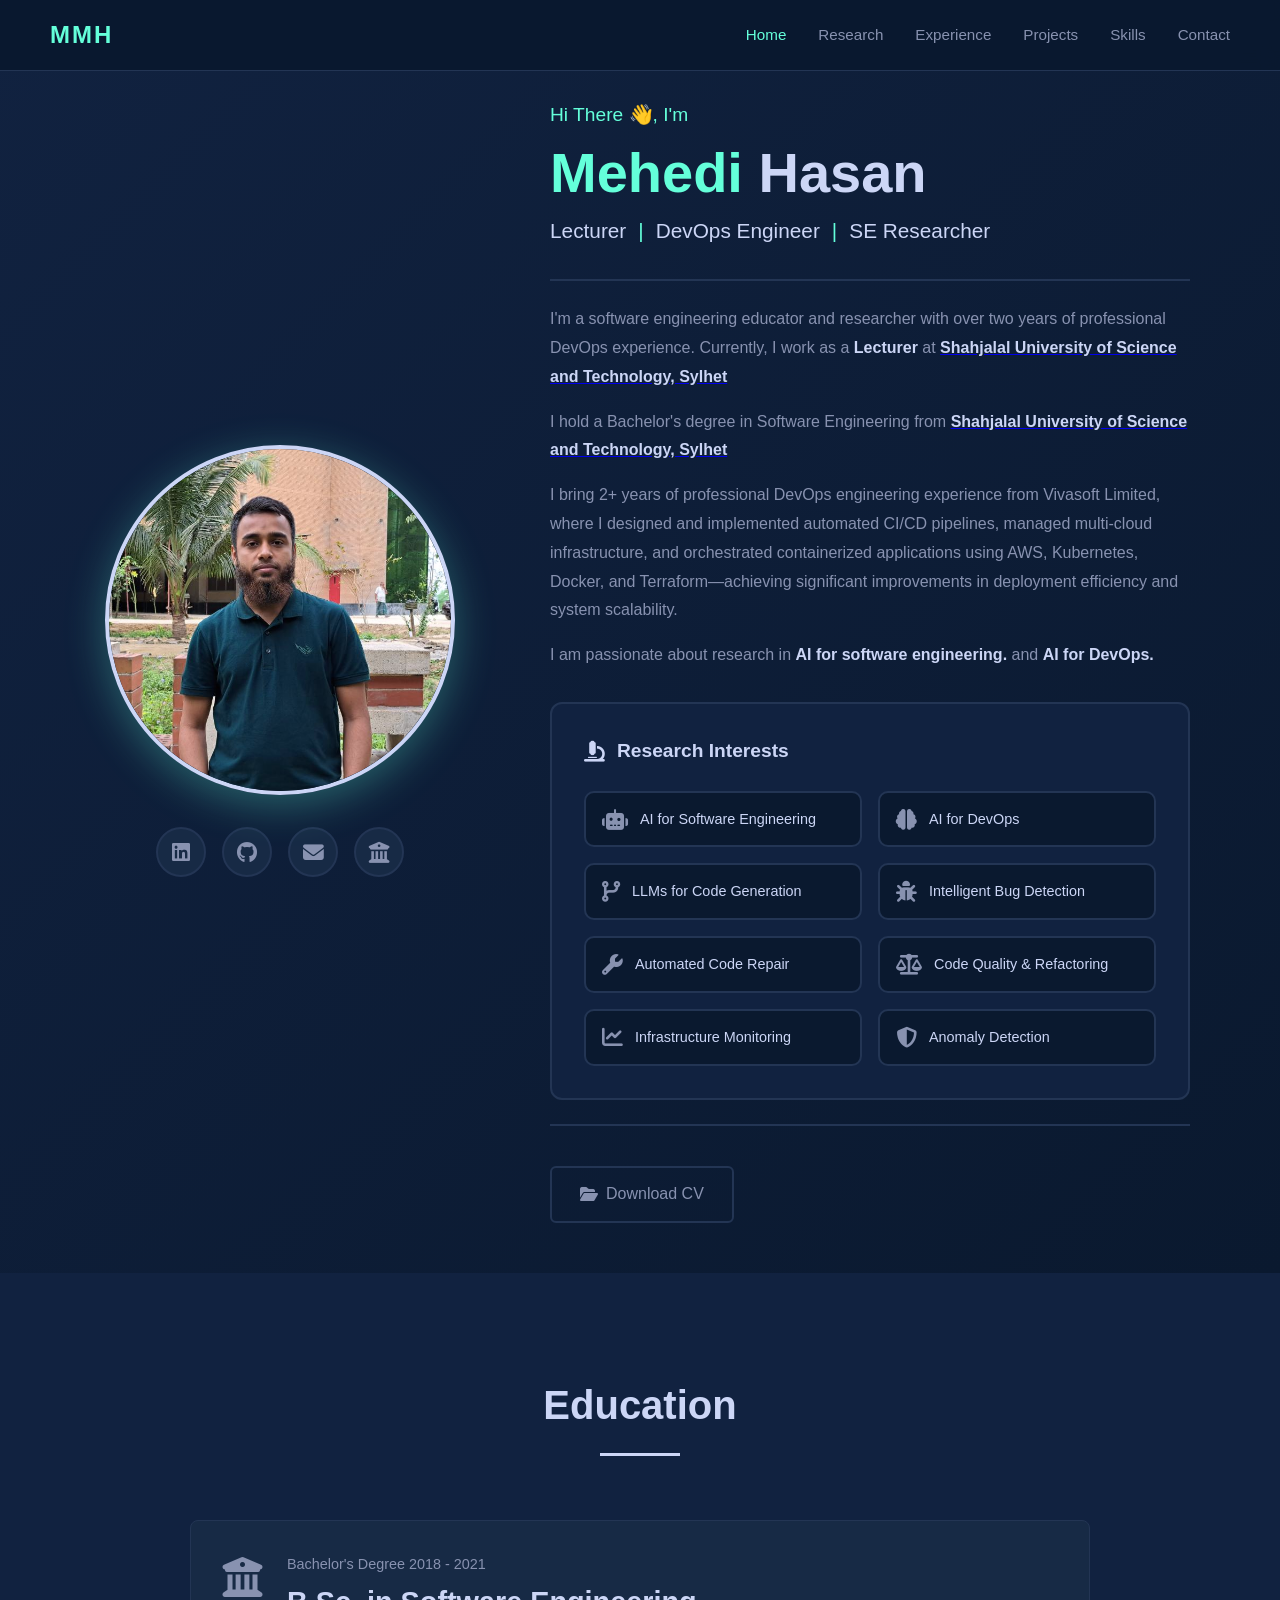
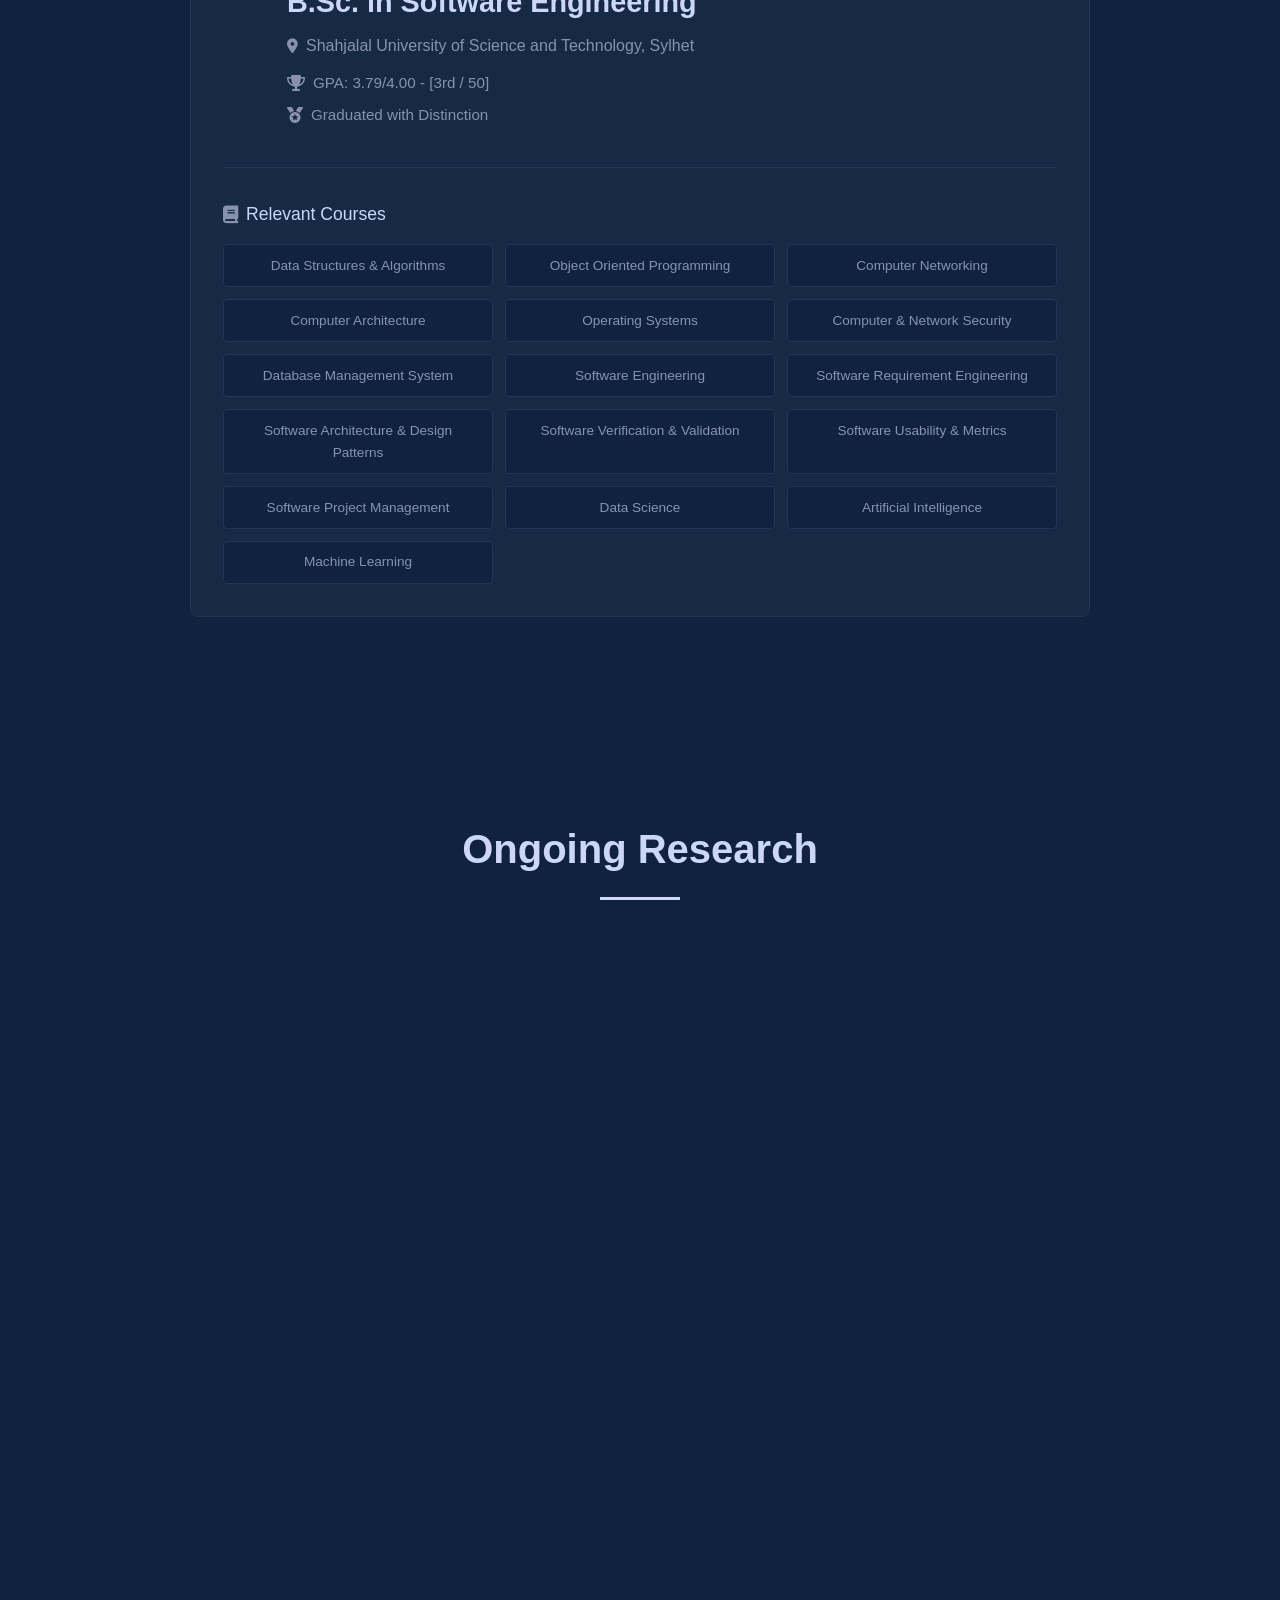
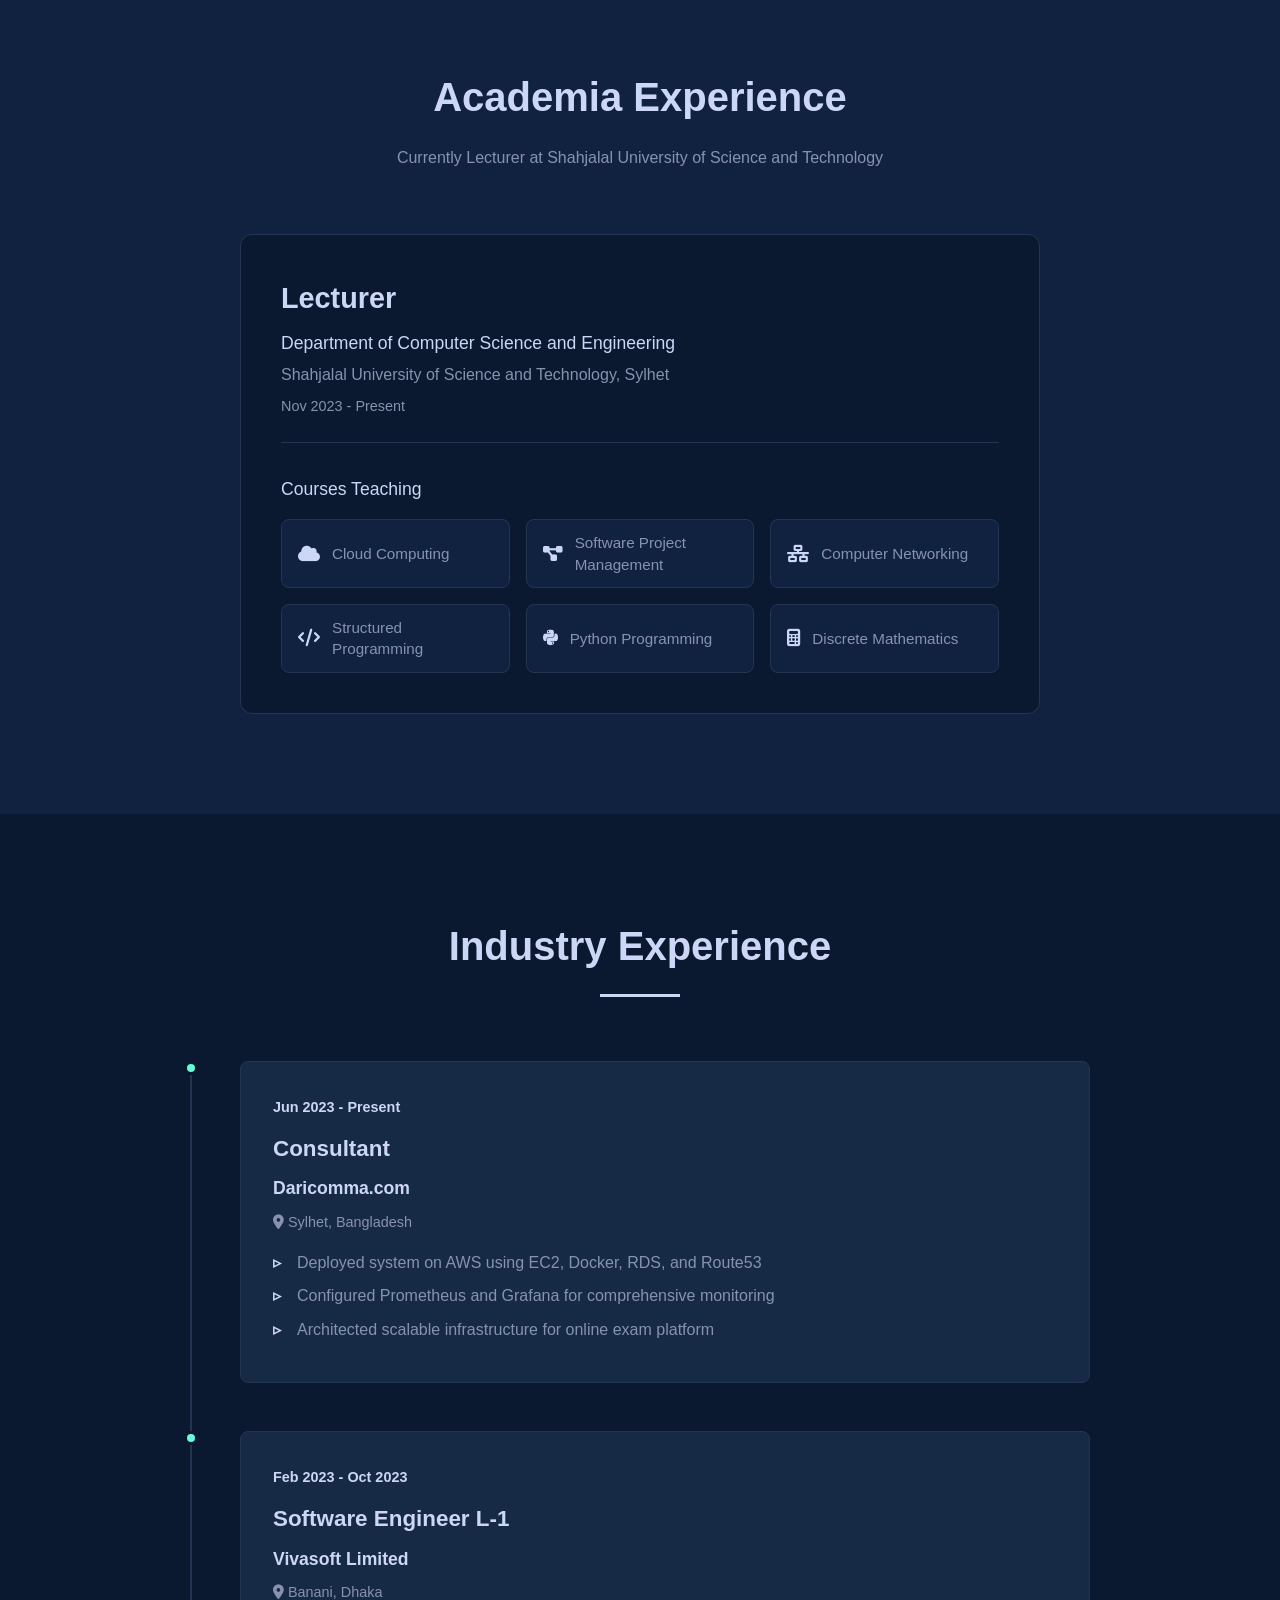
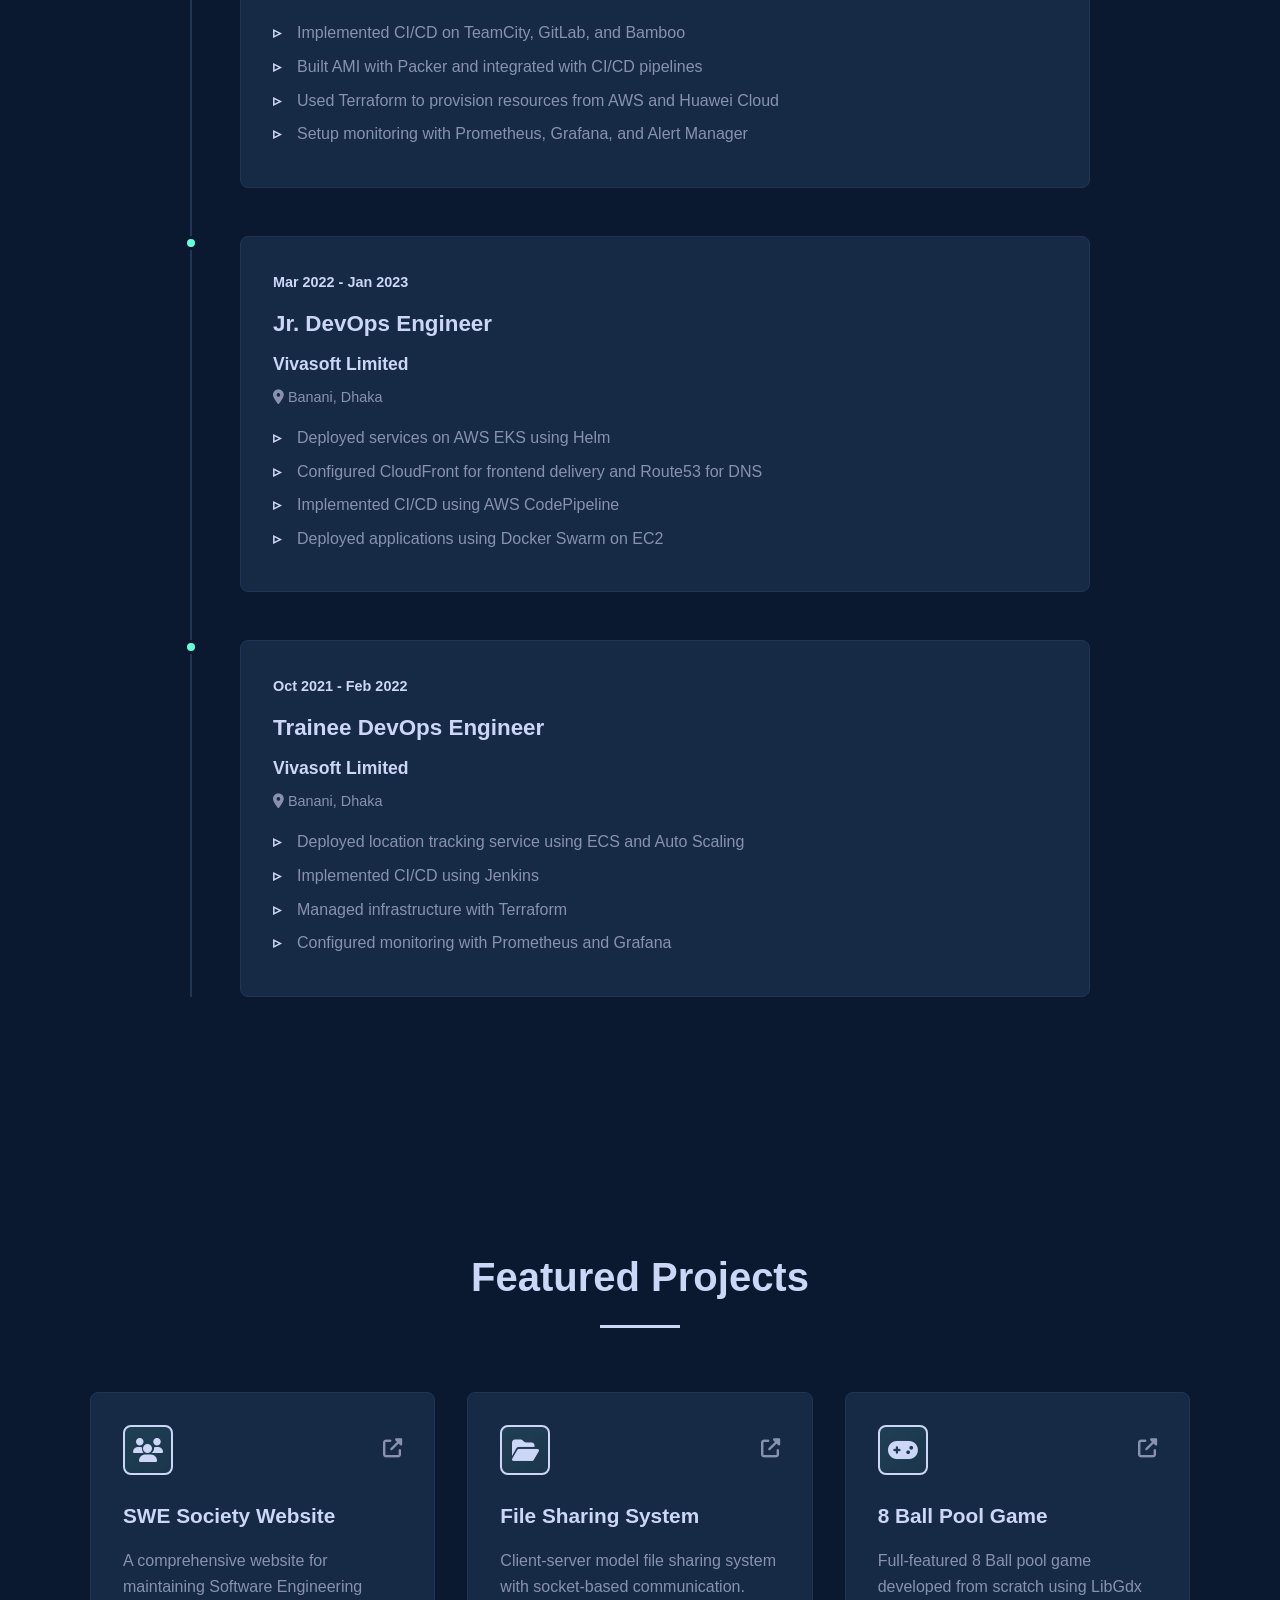
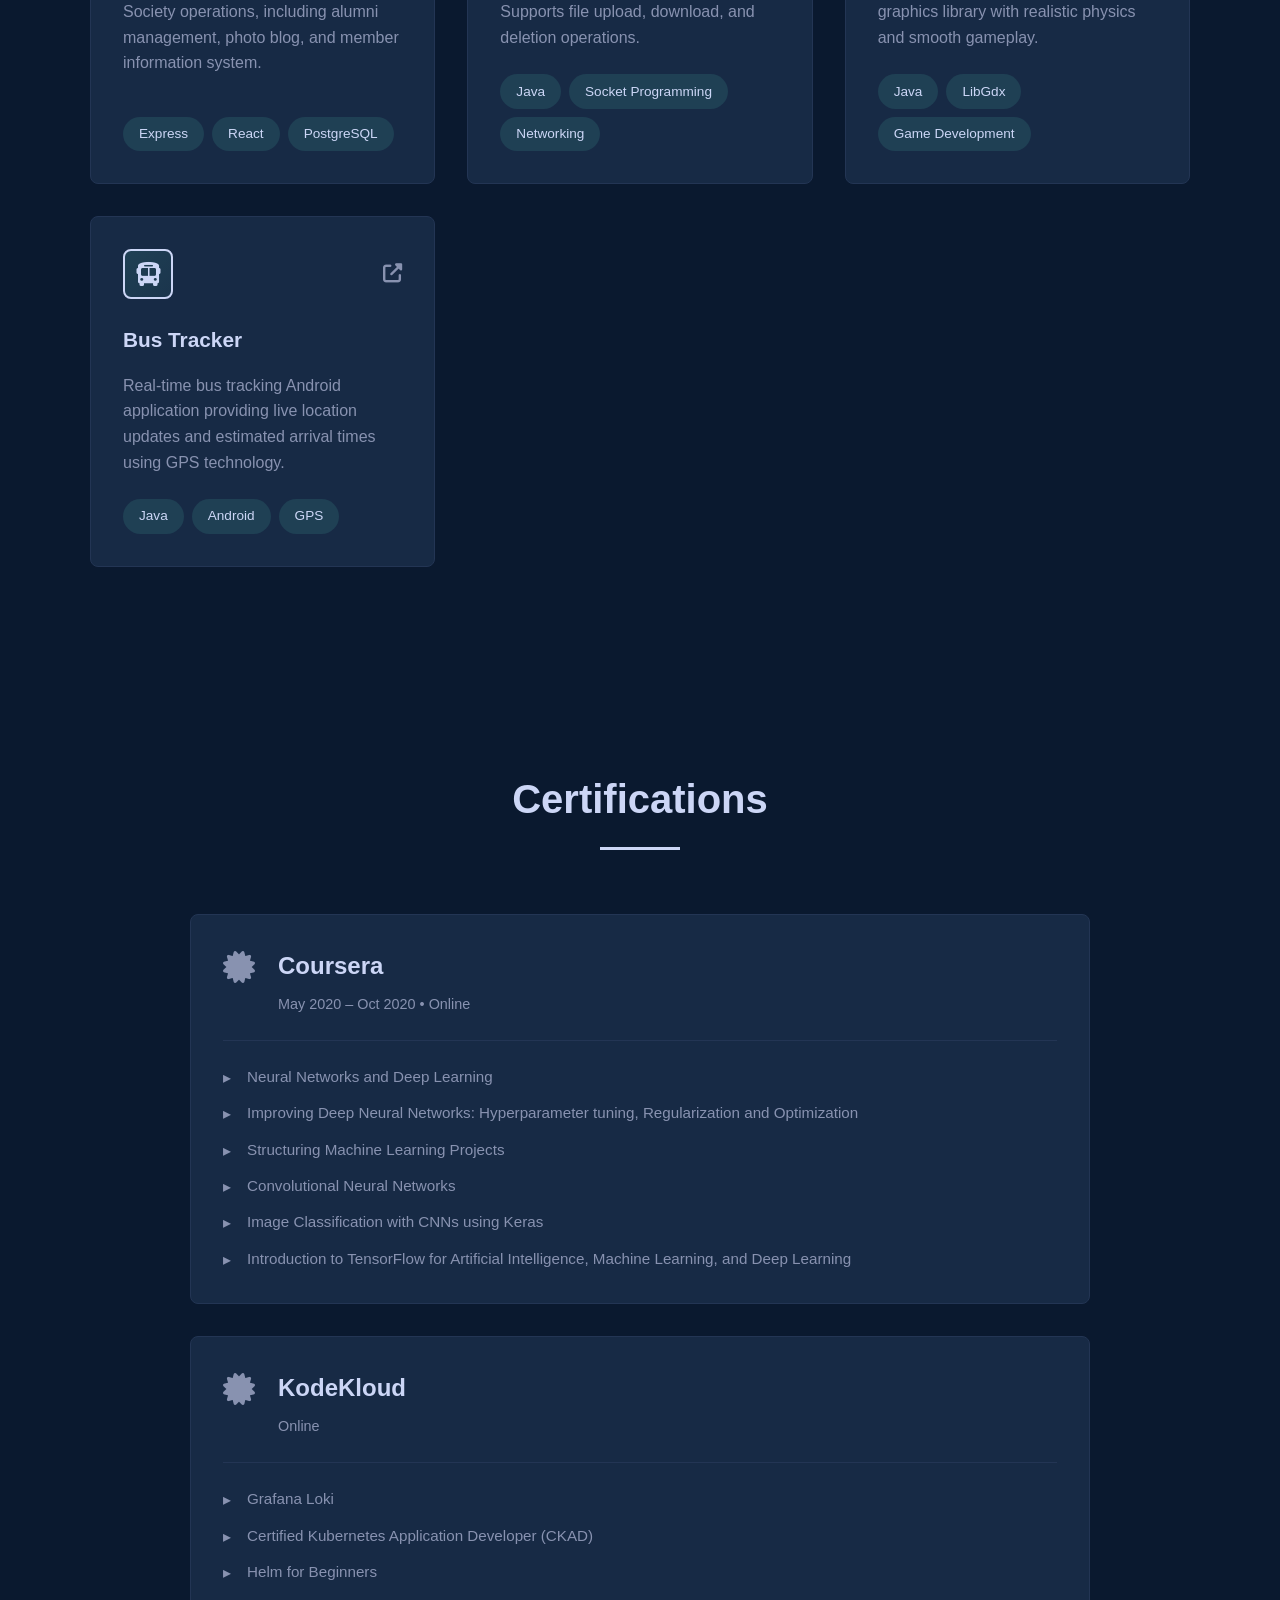
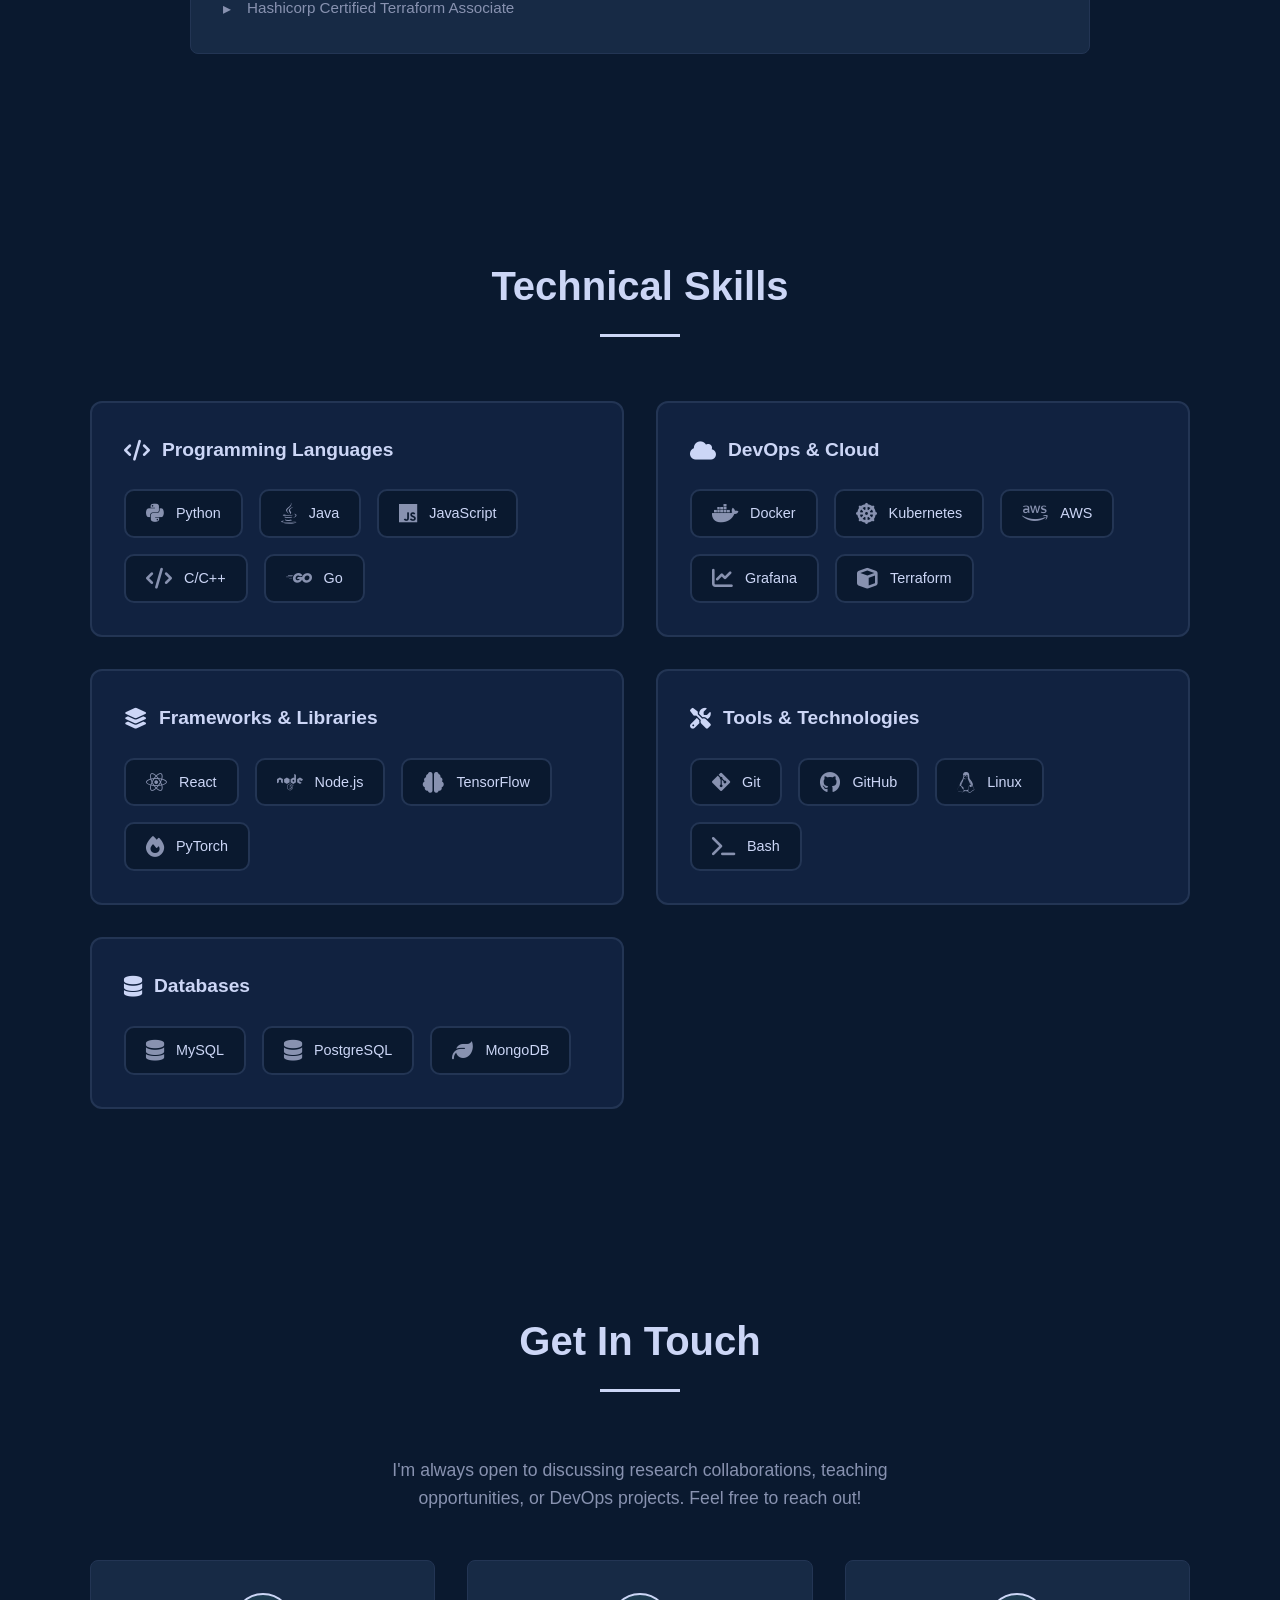
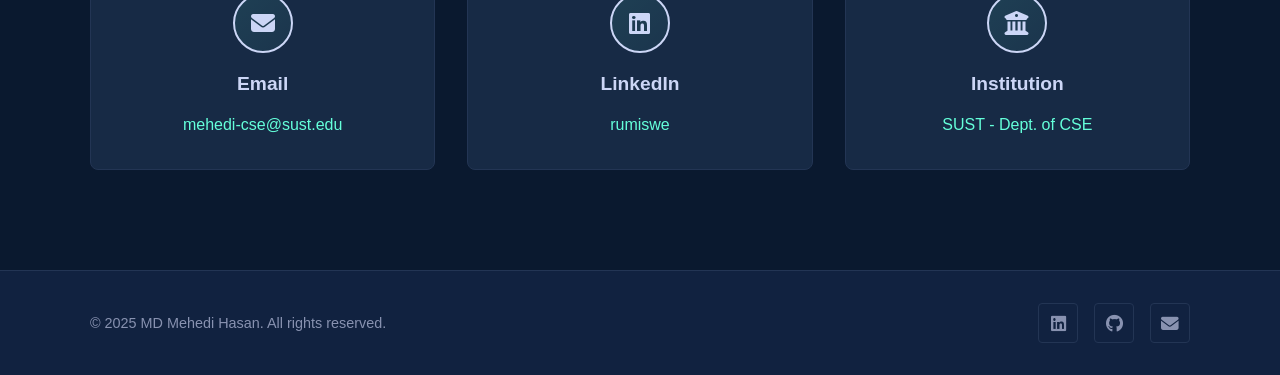
==== commit d2299faa: "updated cv" ====
--- a/index.html
+++ b/index.html
@@ -1,6 +1,17 @@
 <!DOCTYPE html>
 <html lang="en">
 <head>
+
+    <!-- Google tag (gtag.js) -->
+    <script async src="https://www.googletagmanager.com/gtag/js?id=G-QB43XLEQTK"></script>
+    <script>
+    window.dataLayer = window.dataLayer || [];
+    function gtag(){dataLayer.push(arguments);}
+    gtag('js', new Date());
+
+    gtag('config', 'G-QB43XLEQTK');
+    </script>
+
     <meta charset="UTF-8">
     <meta name="viewport" content="width=device-width, initial-scale=1.0">
     <meta name="description" content="MD Mehedi Hasan - Lecturer, DevOps Engineer & AI Researcher specializing in Software Engineering">
@@ -133,7 +144,7 @@
 
             <!-- Action Buttons -->
             <div class="hero-buttons">
-                <a href="https://drive.google.com/file/d/1UVHxPbEevhWgiUrGrpYYB6Q_AphHUyqa/view?usp=sharing" class="btn btn-secondary">
+                <a href="https://drive.google.com/file/d/1tE80R_bQfDHGEuGX_BkI5c3VMg7XQ4t4/view?usp=sharing" class="btn btn-secondary">
                     <i class="fas fa-folder-open"></i>
                     Download CV
                 </a>
@@ -409,7 +420,7 @@
                             <i class="fas fa-users"></i>
                         </div>
                         <div class="project-links">
-                            <a href="#" class="project-link" aria-label="View project"><i class="fas fa-external-link-alt"></i></a>
+                            <a href="https://github.com/sust-swe/SWE-Society" class="project-link" aria-label="View project"><i class="fas fa-external-link-alt"></i></a>
                         </div>
                     </div>
                     <h3>SWE Society Website</h3>
@@ -427,7 +438,7 @@
                             <i class="fas fa-folder-open"></i>
                         </div>
                         <div class="project-links">
-                            <a href="#" class="project-link" aria-label="View project"><i class="fas fa-external-link-alt"></i></a>
+                            <a href="https://github.com/mhRumi/File-System-Server" class="project-link" aria-label="View project"><i class="fas fa-external-link-alt"></i></a>
                         </div>
                     </div>
                     <h3>File Sharing System</h3>
@@ -445,7 +456,7 @@
                             <i class="fas fa-gamepad"></i>
                         </div>
                         <div class="project-links">
-                            <a href="#" class="project-link" aria-label="View project"><i class="fas fa-external-link-alt"></i></a>
+                            <a href="https://github.com/mhRumi/JavaGameProject-8-Ball" class="project-link" aria-label="View project"><i class="fas fa-external-link-alt"></i></a>
                         </div>
                     </div>
                     <h3>8 Ball Pool Game</h3>
@@ -463,7 +474,7 @@
                             <i class="fas fa-bus"></i>
                         </div>
                         <div class="project-links">
-                            <a href="#" class="project-link" aria-label="View project"><i class="fas fa-external-link-alt"></i></a>
+                            <a href="https://github.com/mhRumi/Tracker" class="project-link" aria-label="View project"><i class="fas fa-external-link-alt"></i></a>
                         </div>
                     </div>
                     <h3>Bus Tracker</h3>
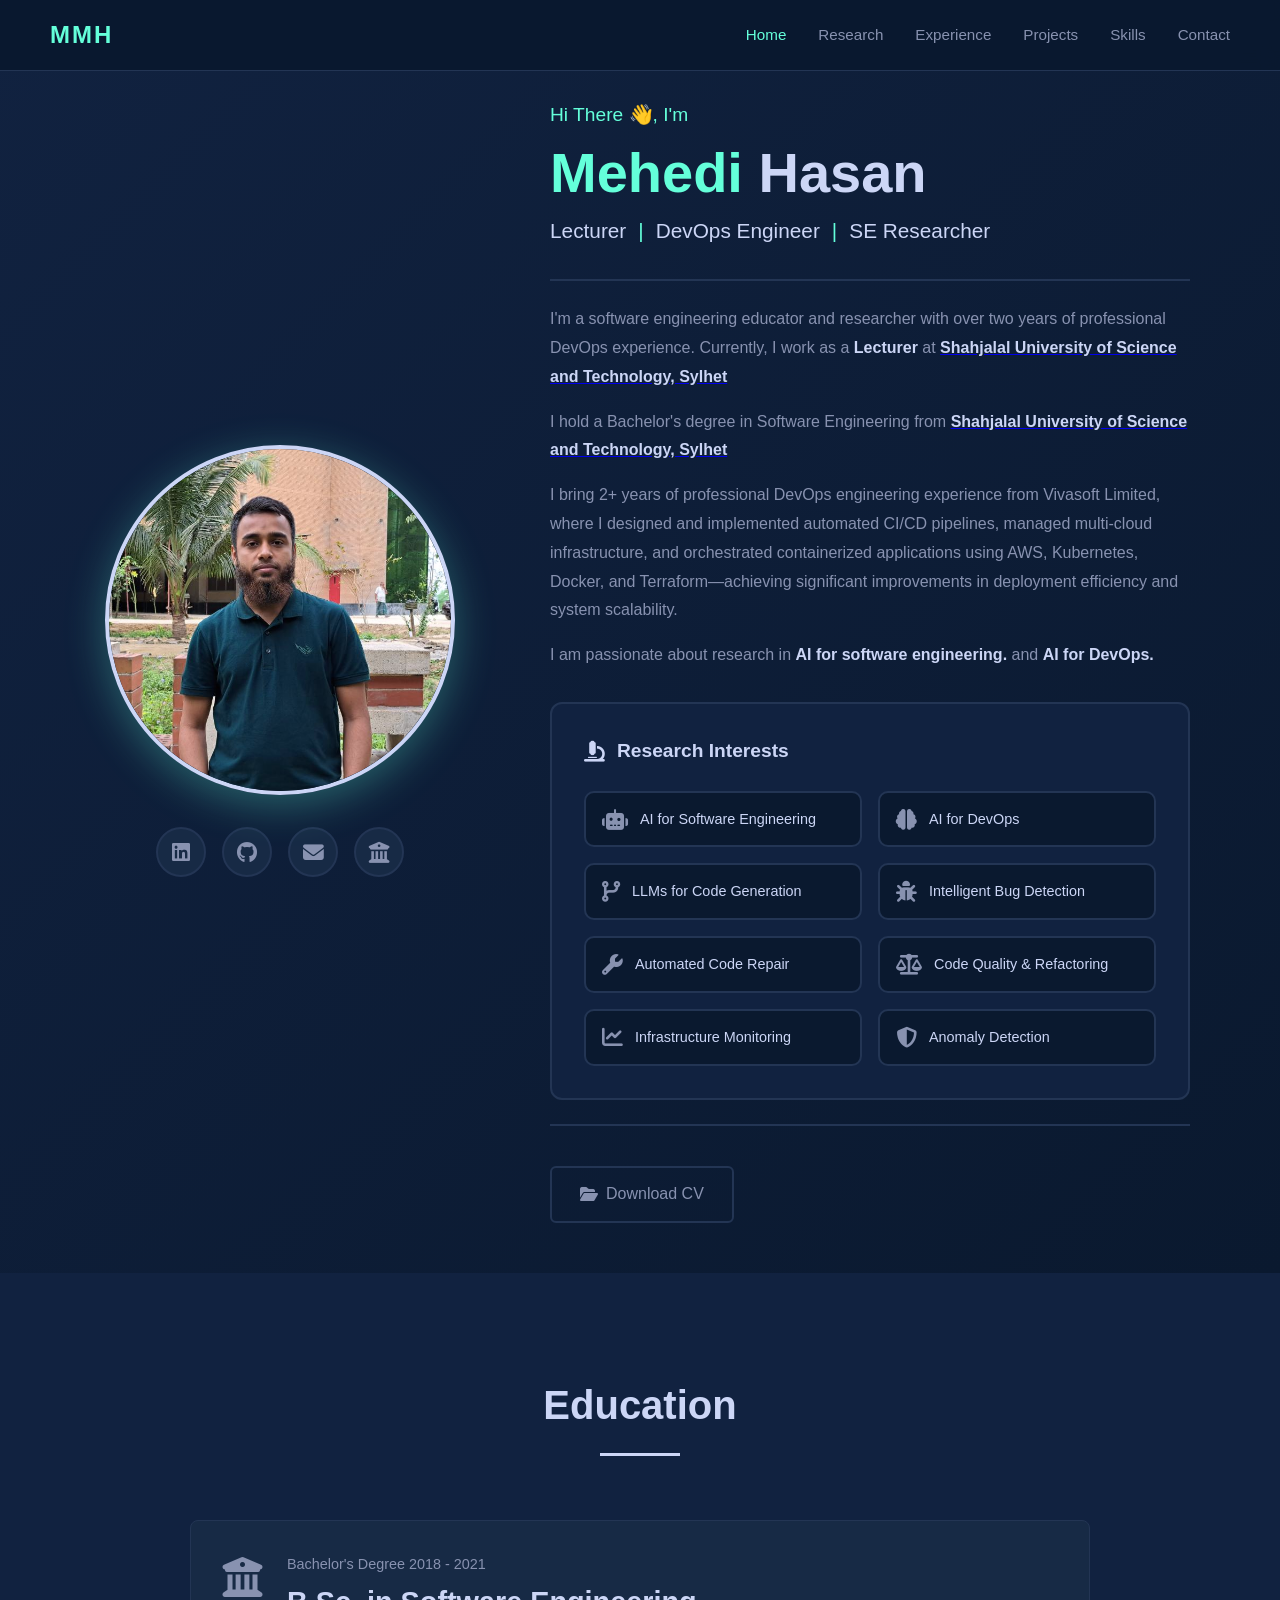
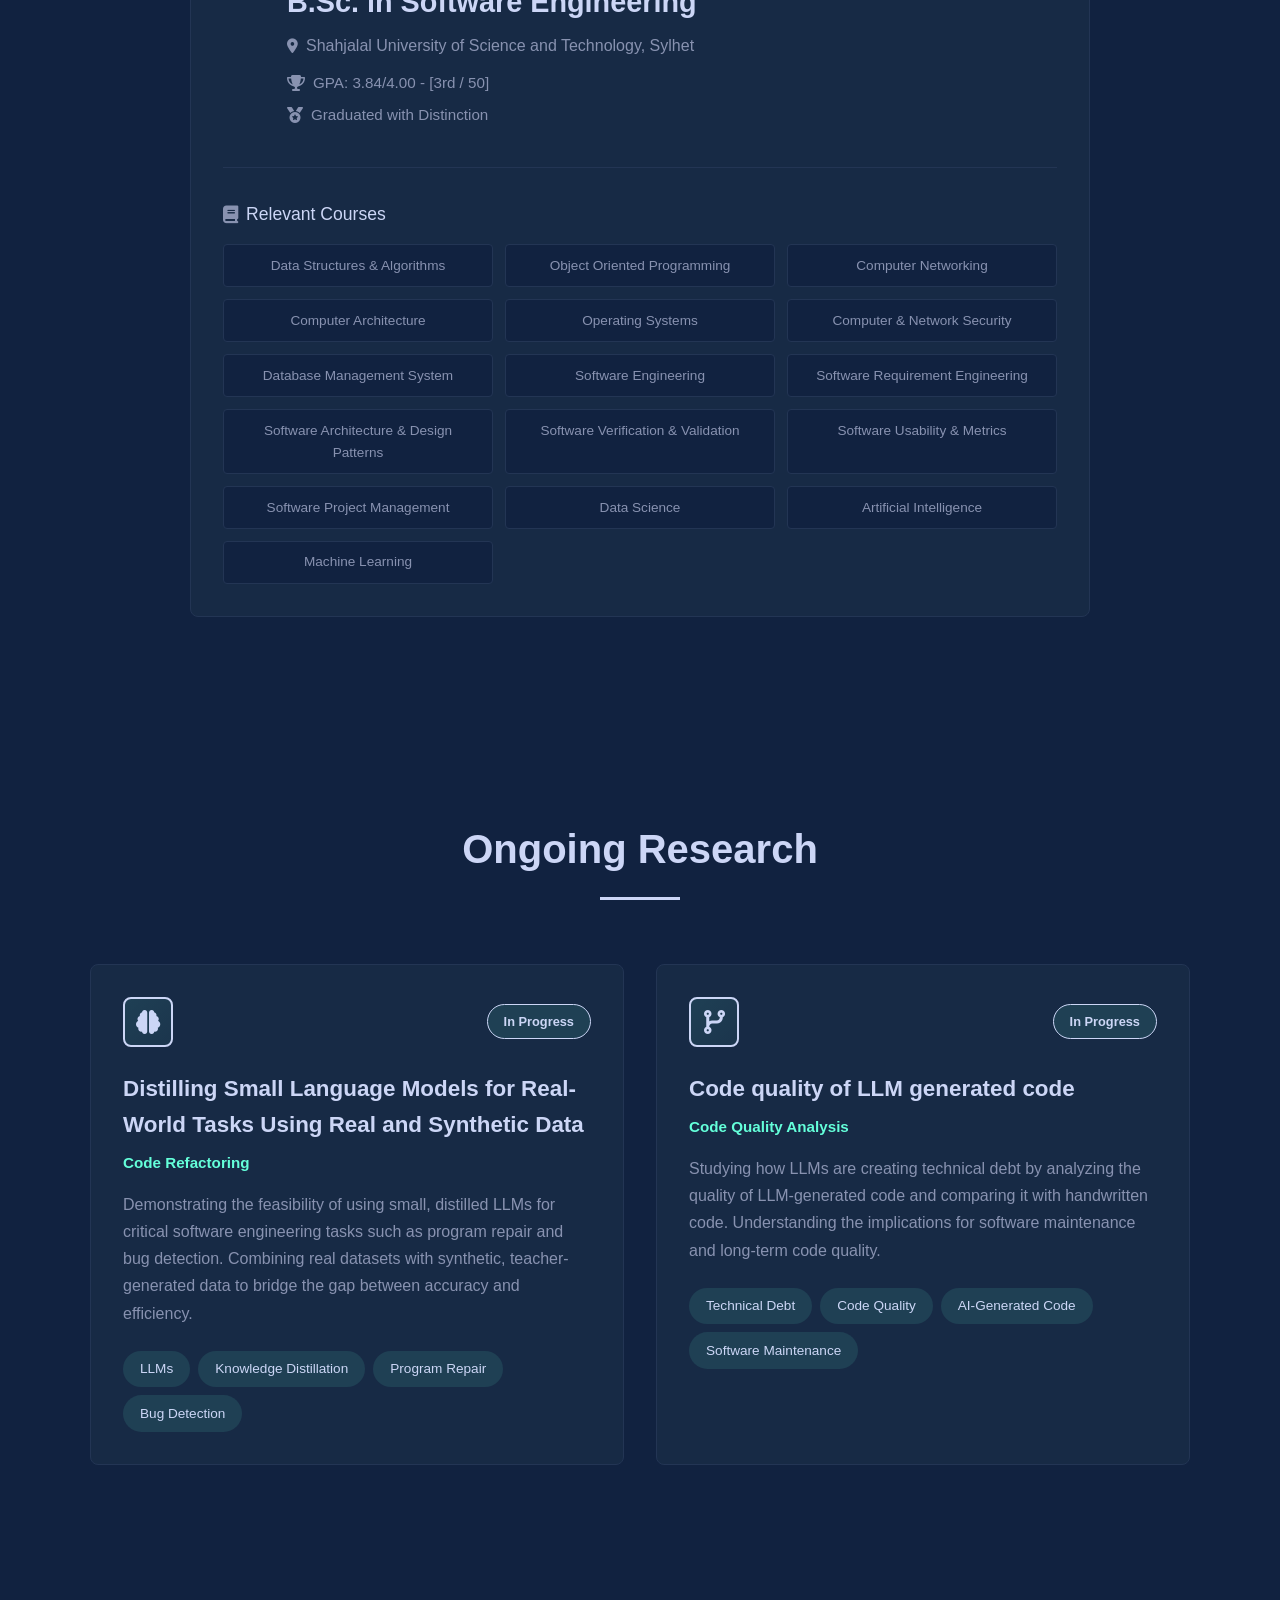
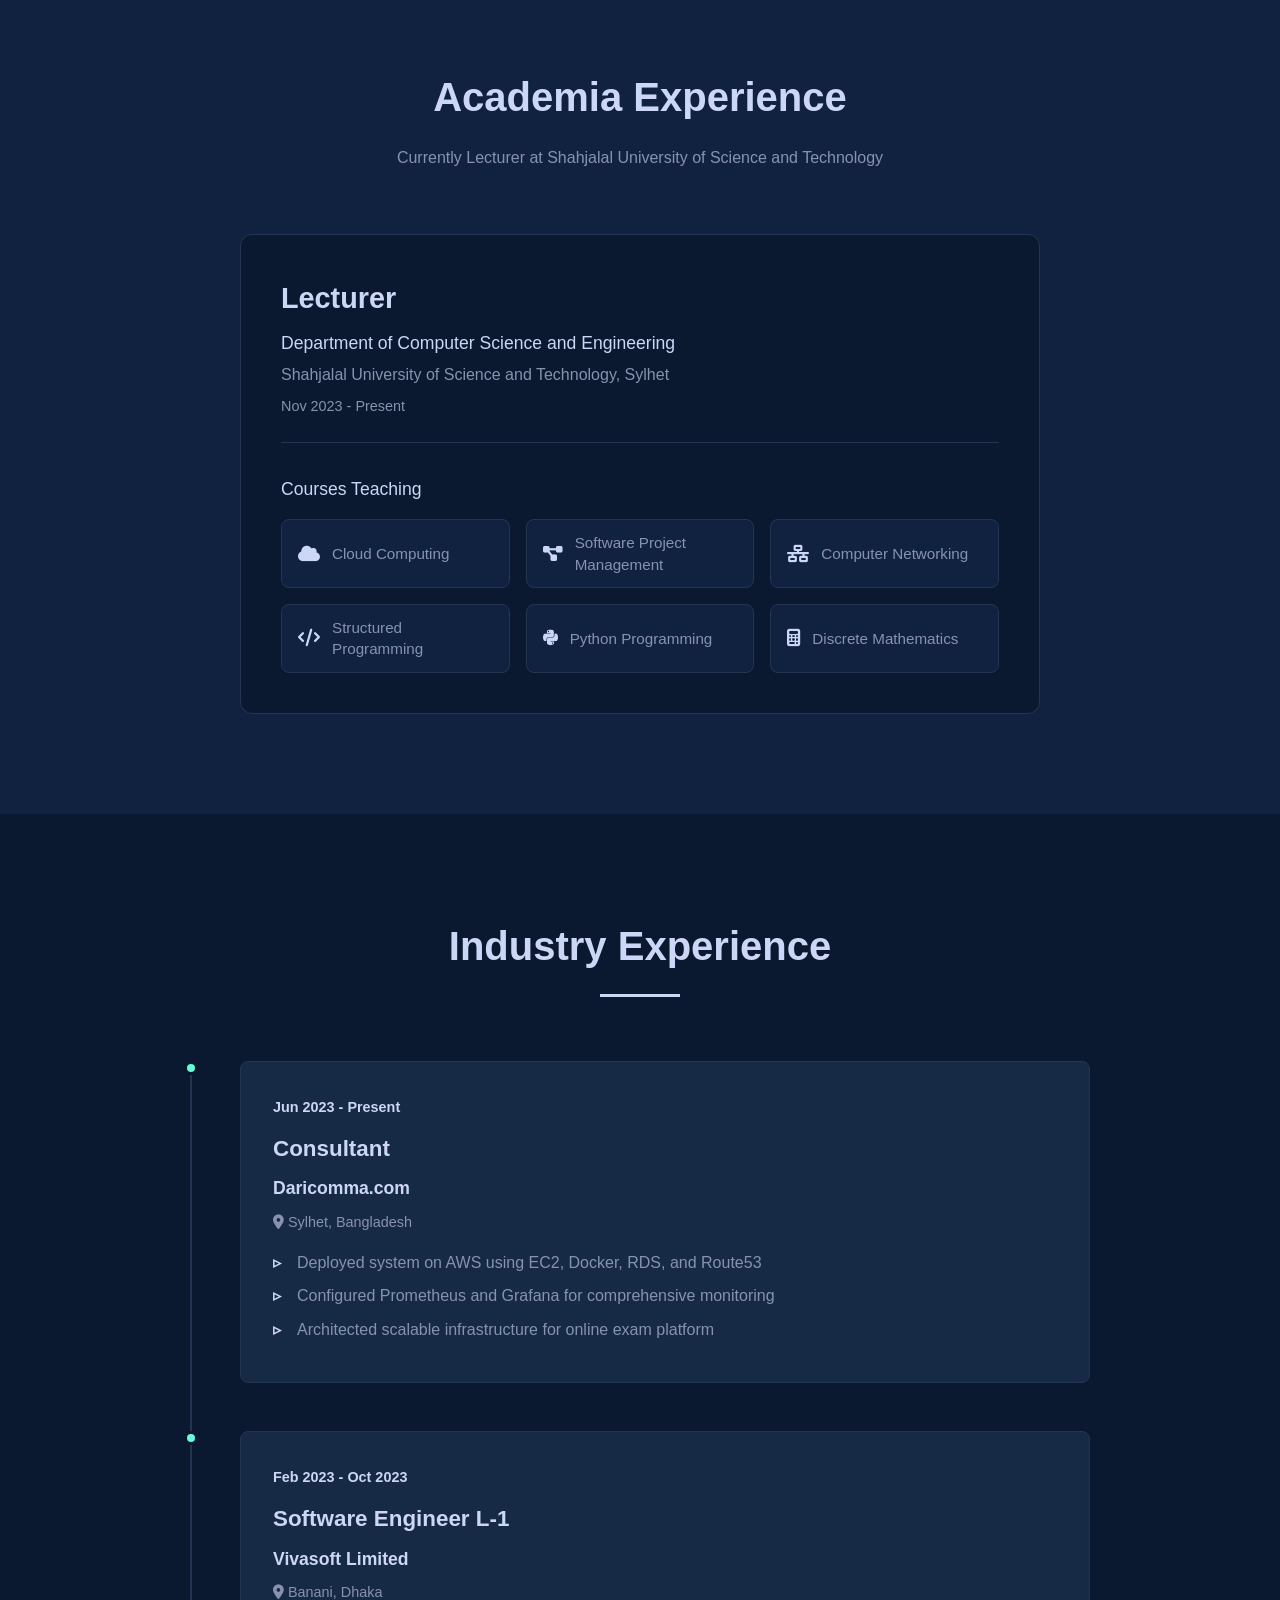
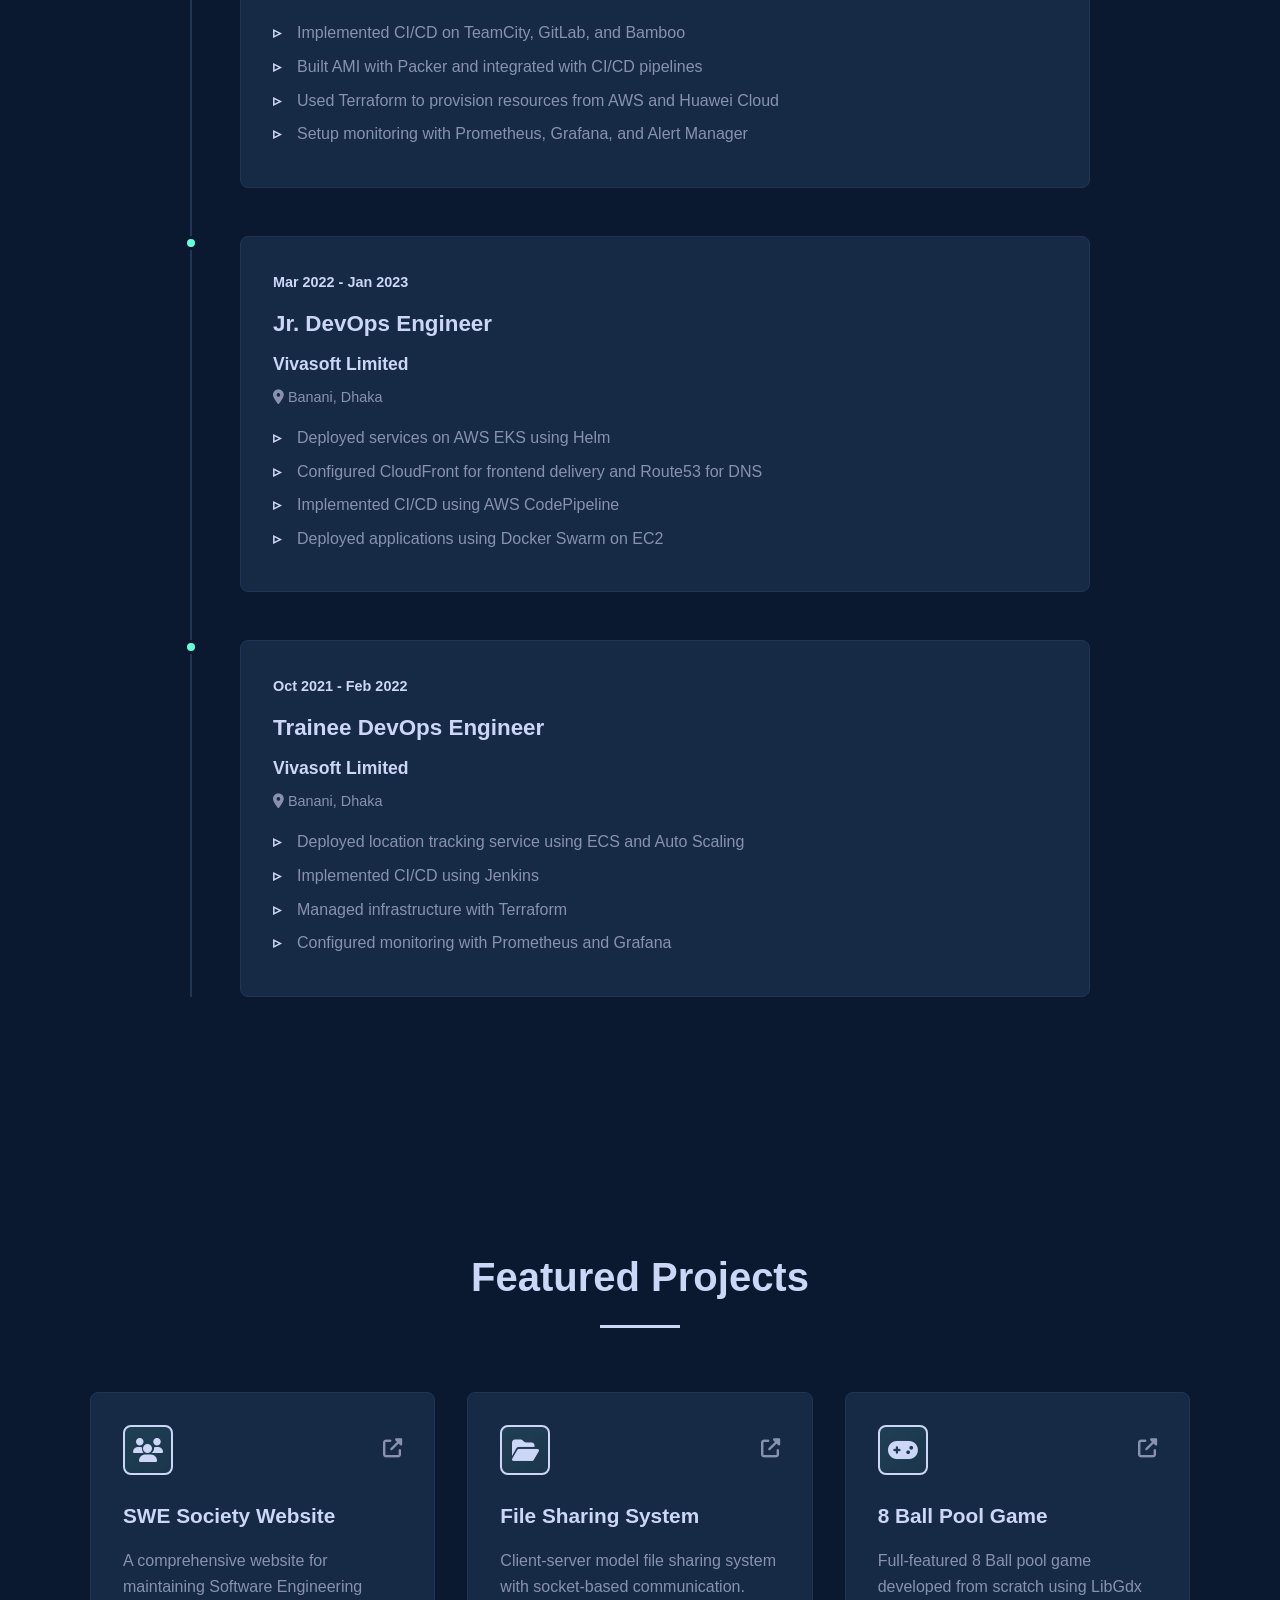
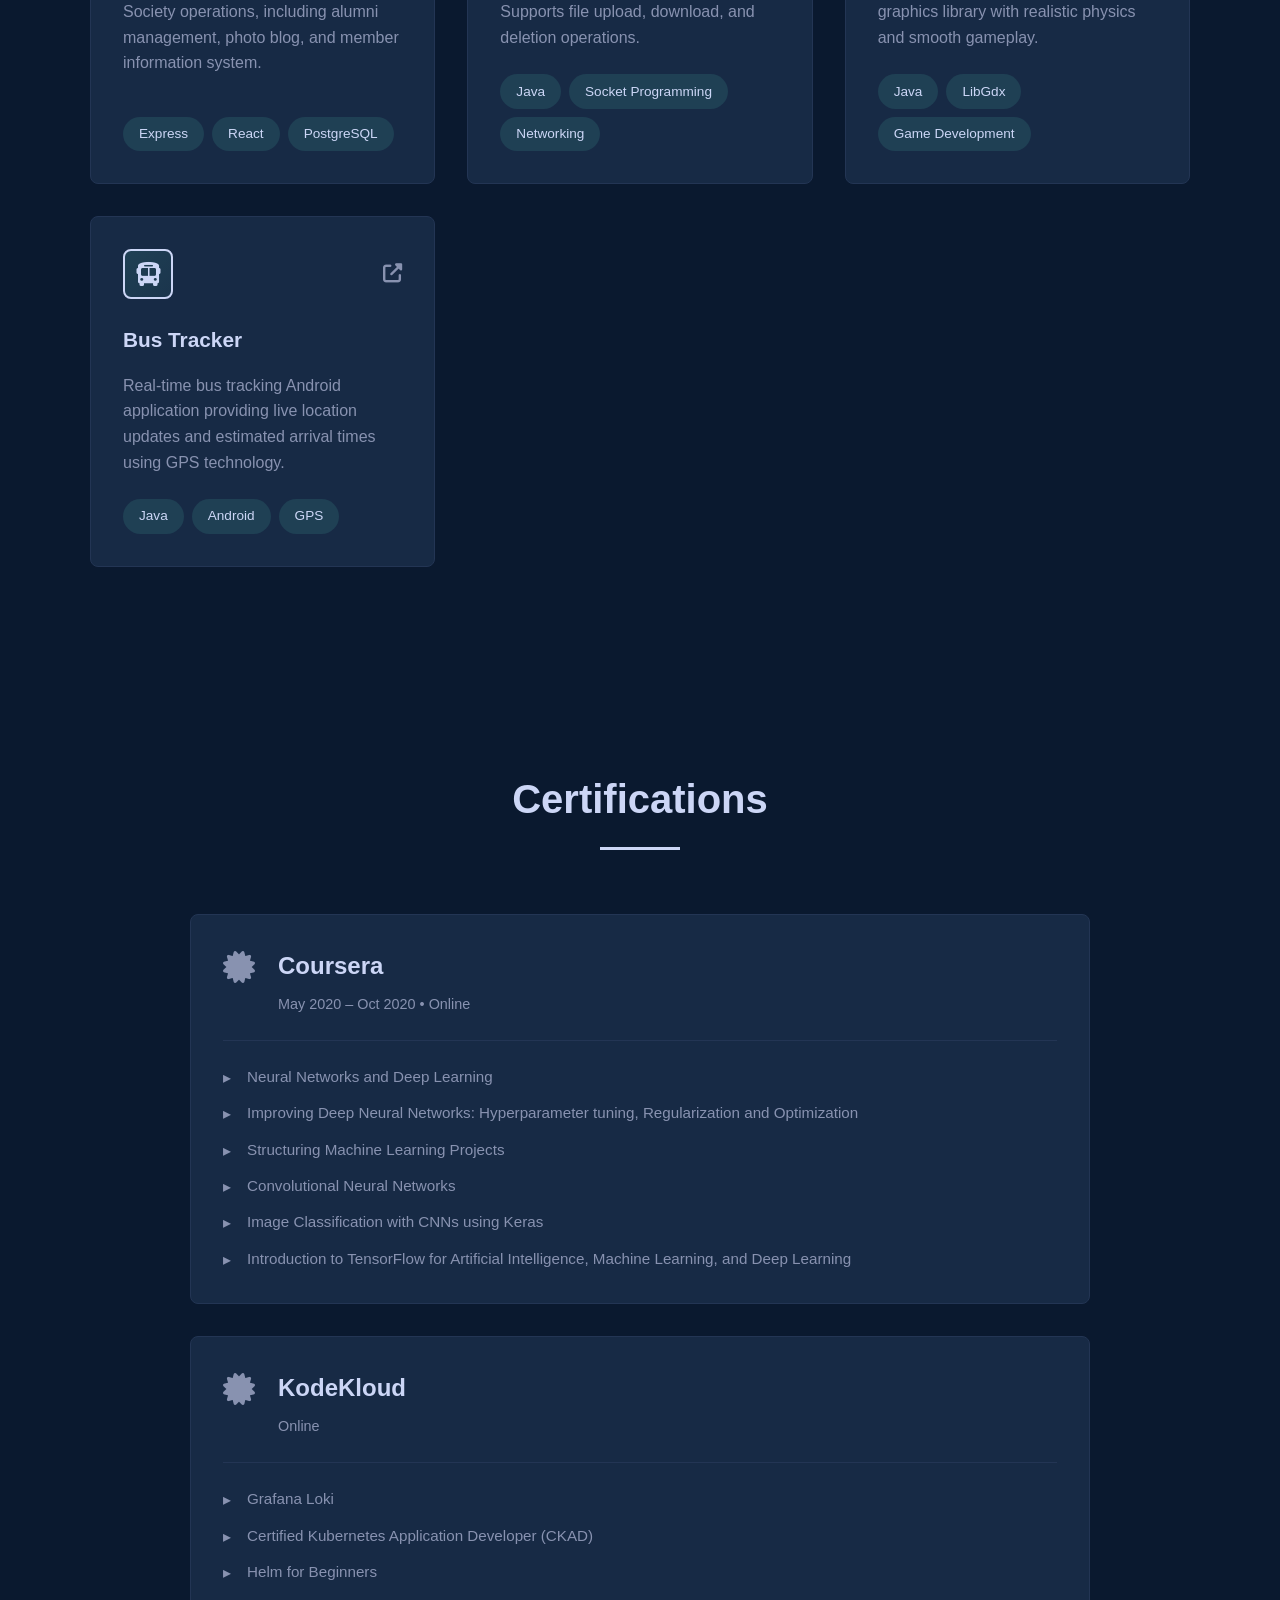
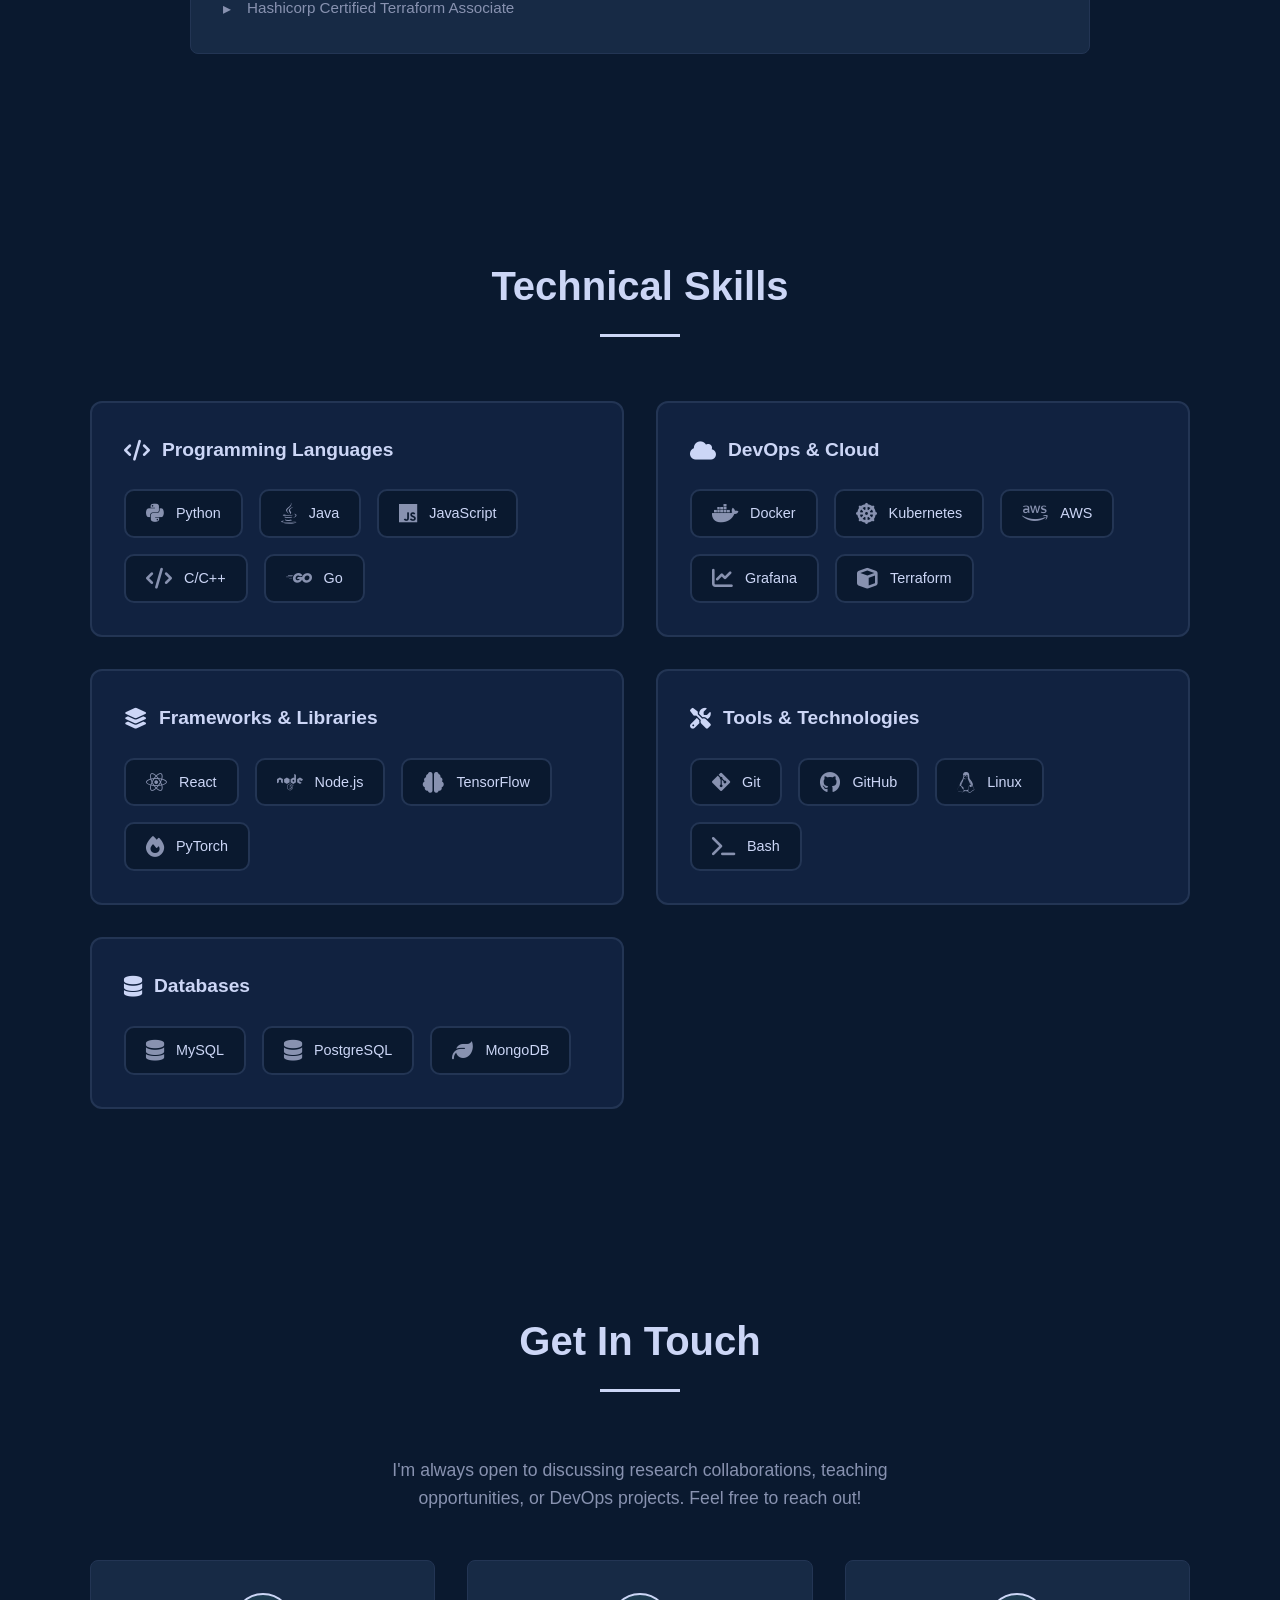
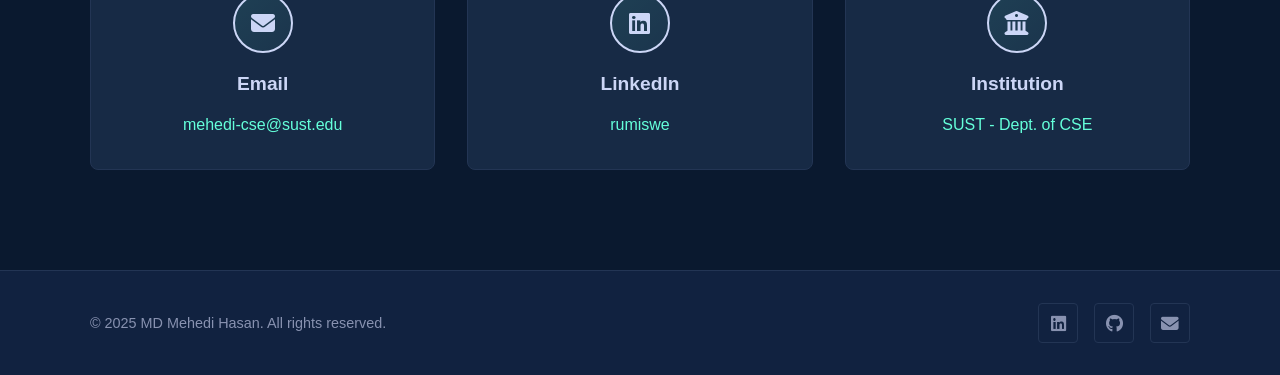
==== commit 8dce87b4: "correct cgpa" ====
--- a/index.html
+++ b/index.html
@@ -174,7 +174,7 @@
                                 <i class="fas fa-map-marker-alt"></i>
                                 Shahjalal University of Science and Technology, Sylhet
                             </p>
-                            <p class="achievement"><i class="fas fa-trophy"></i> GPA: 3.79/4.00 - [3rd / 50]</p>
+                            <p class="achievement"><i class="fas fa-trophy"></i> GPA: 3.84/4.00 - [3rd / 50]</p>
                             <p class="achievement"><i class="fas fa-medal"></i> Graduated with Distinction</p>
                         </div>
                     </div>
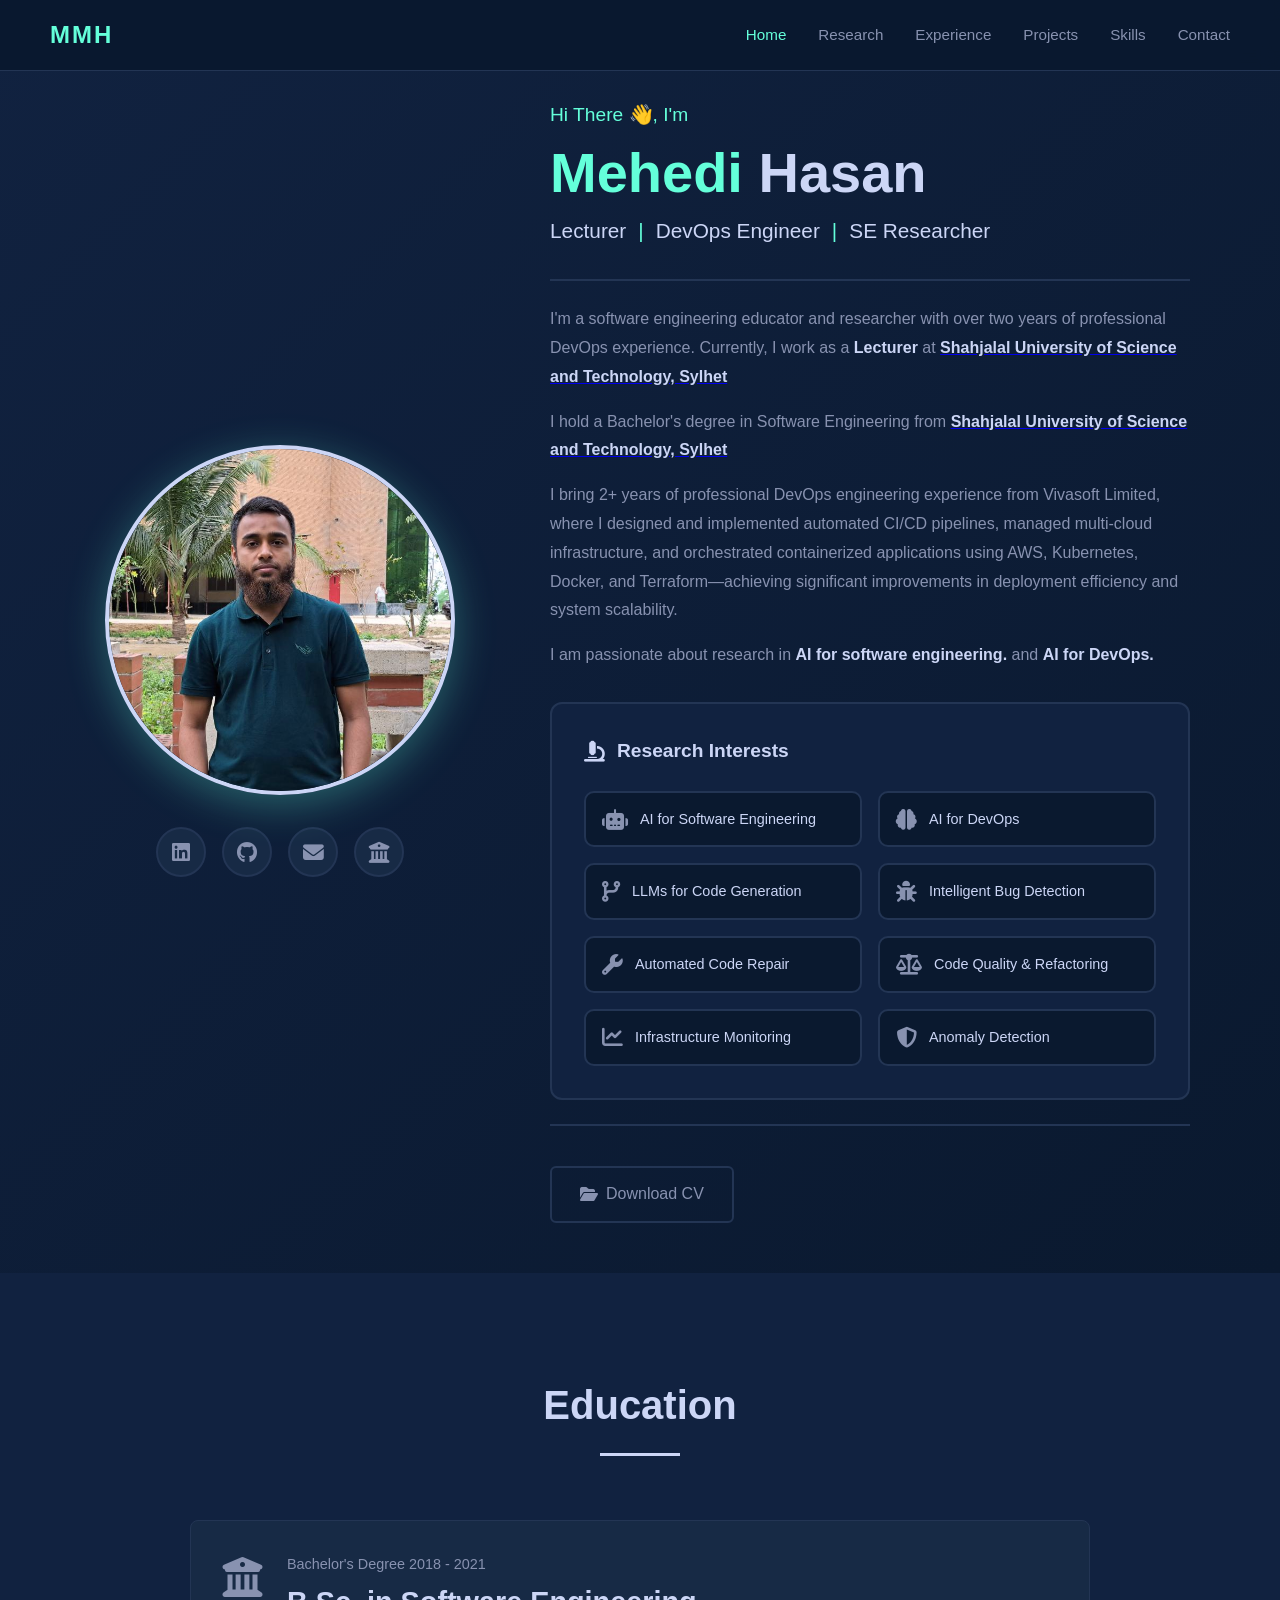
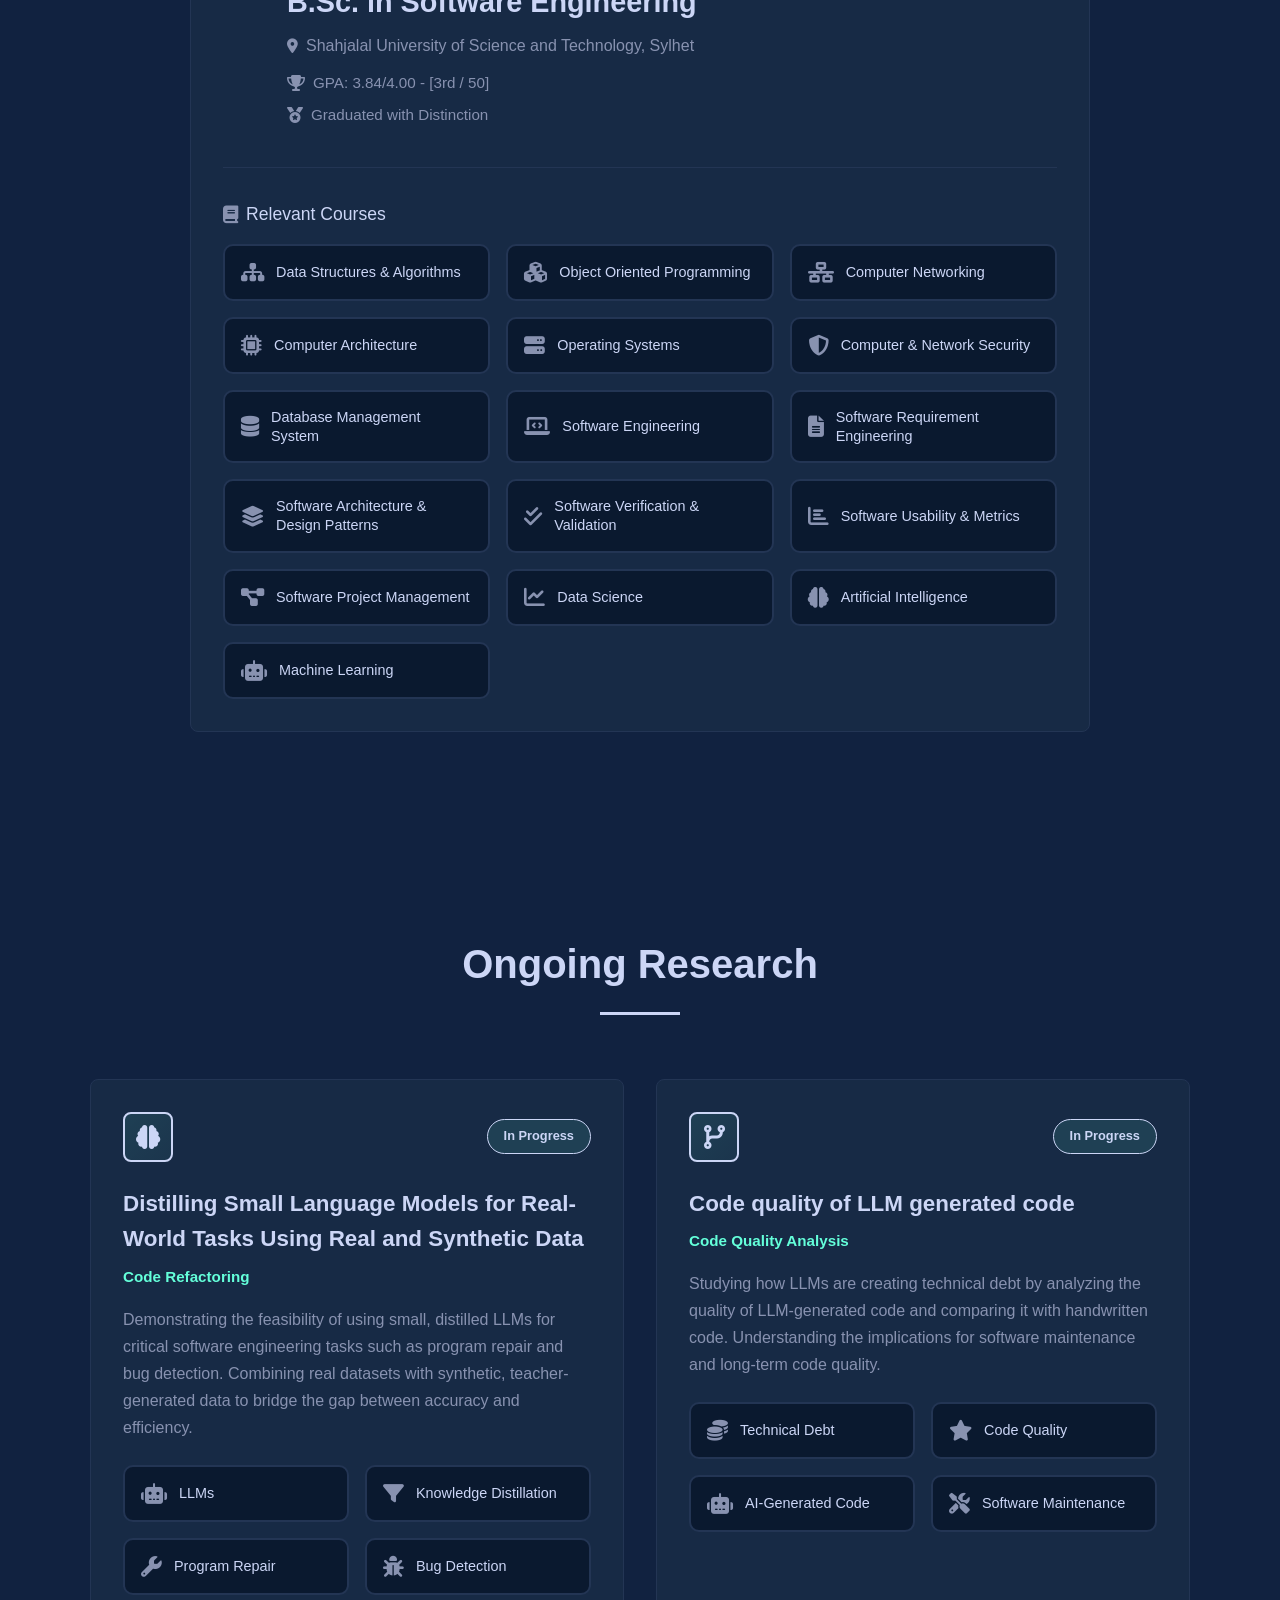
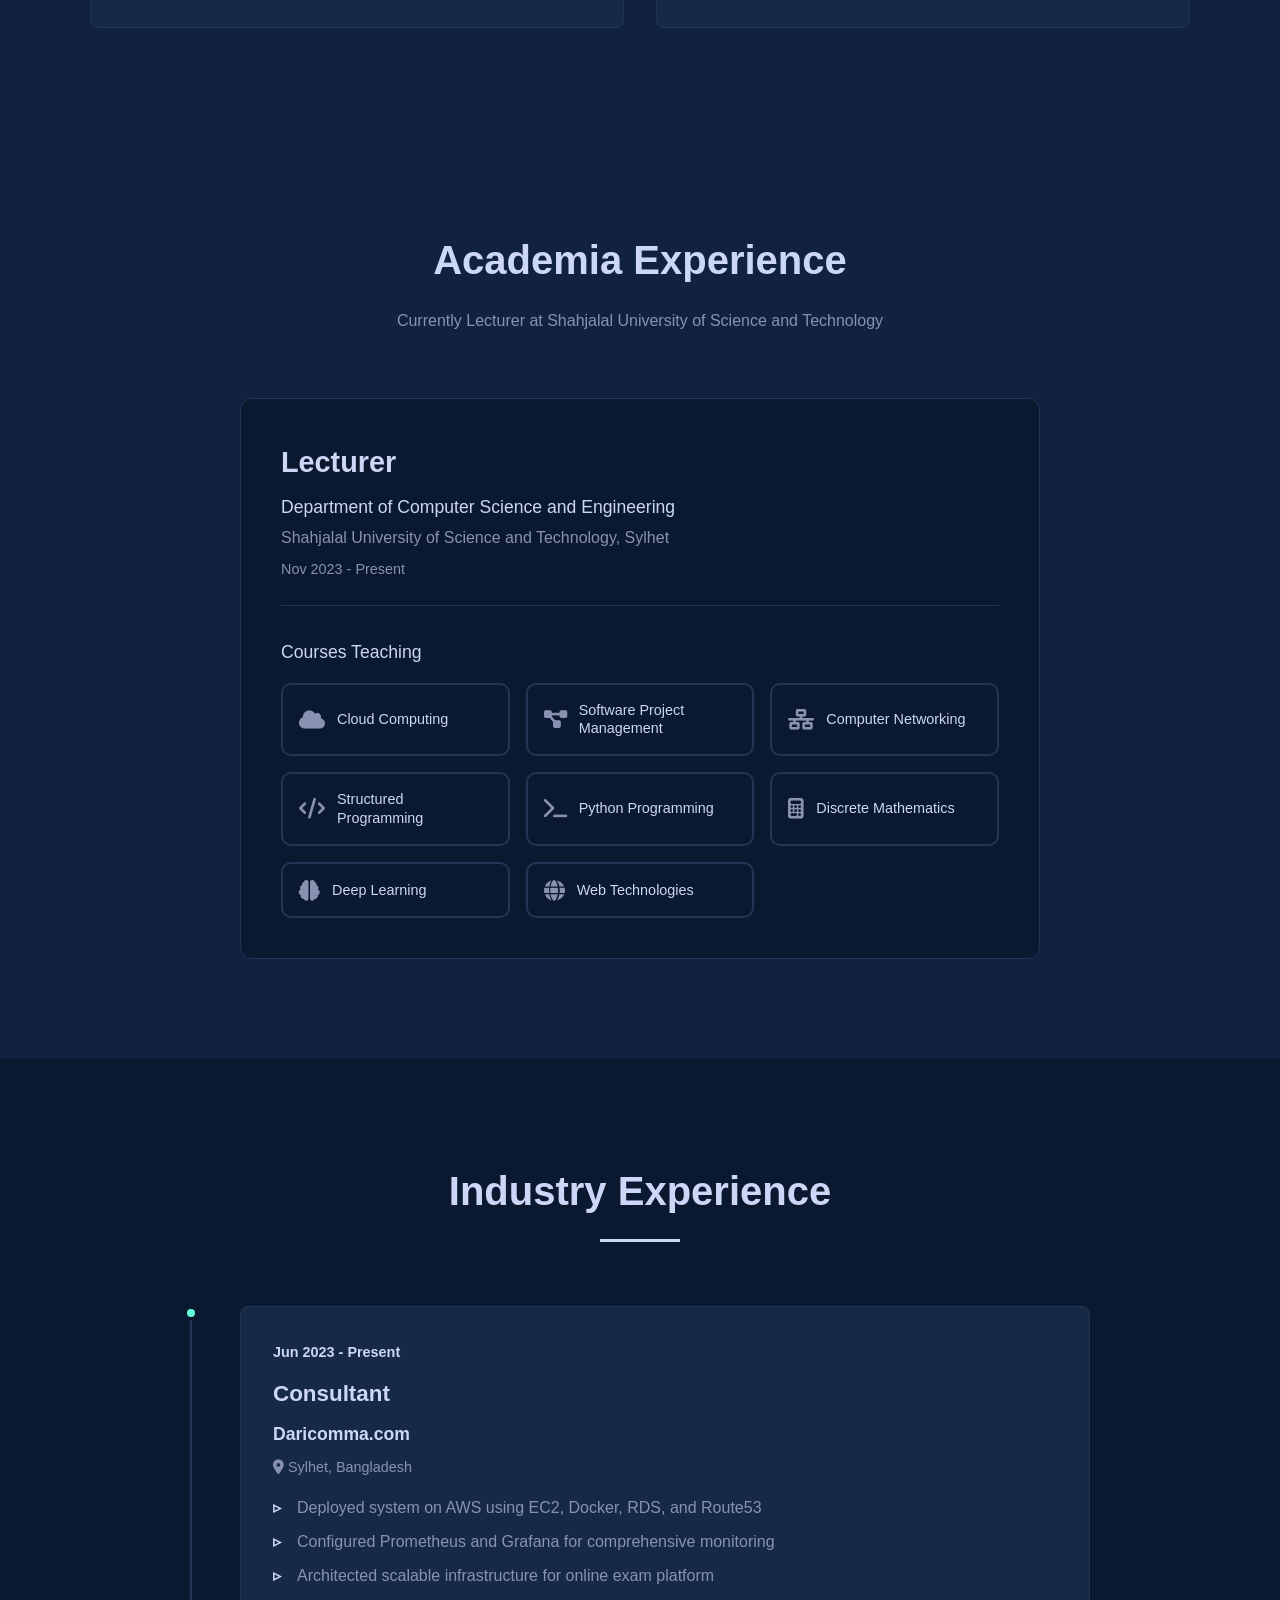
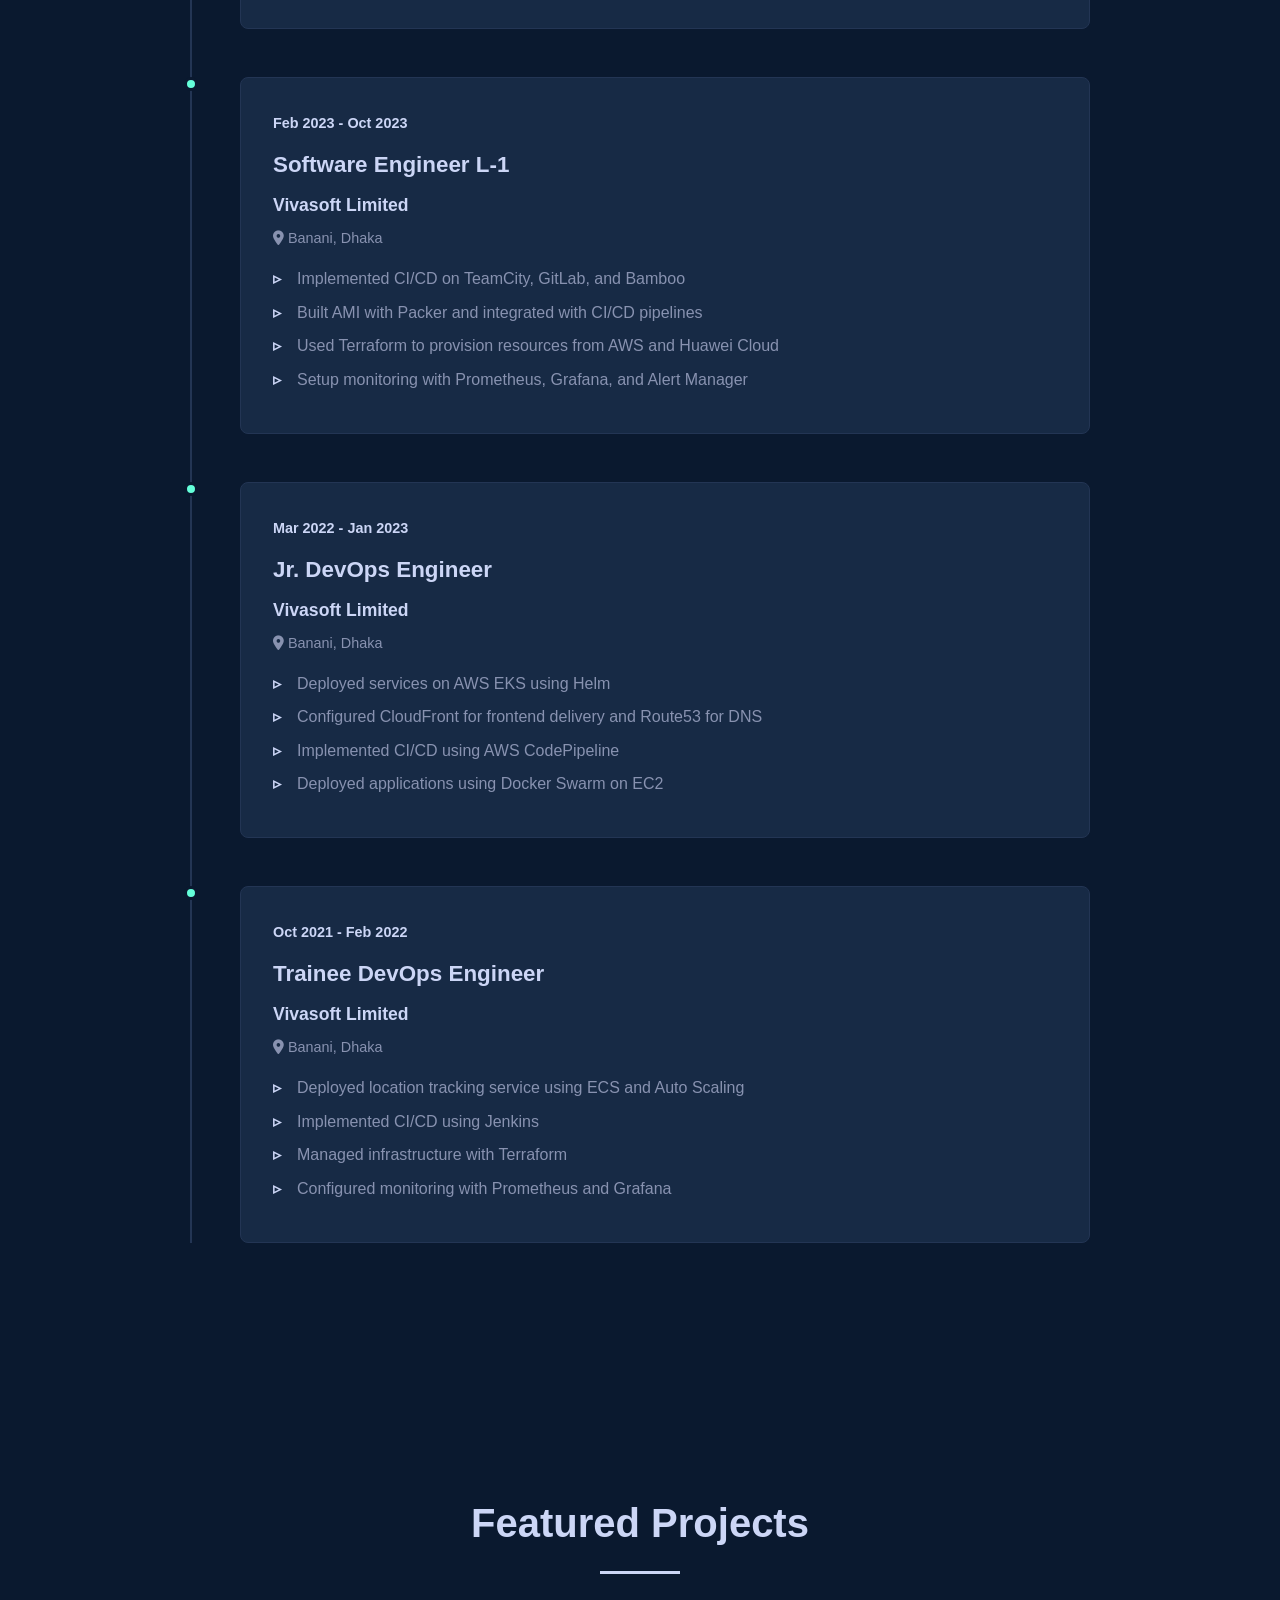
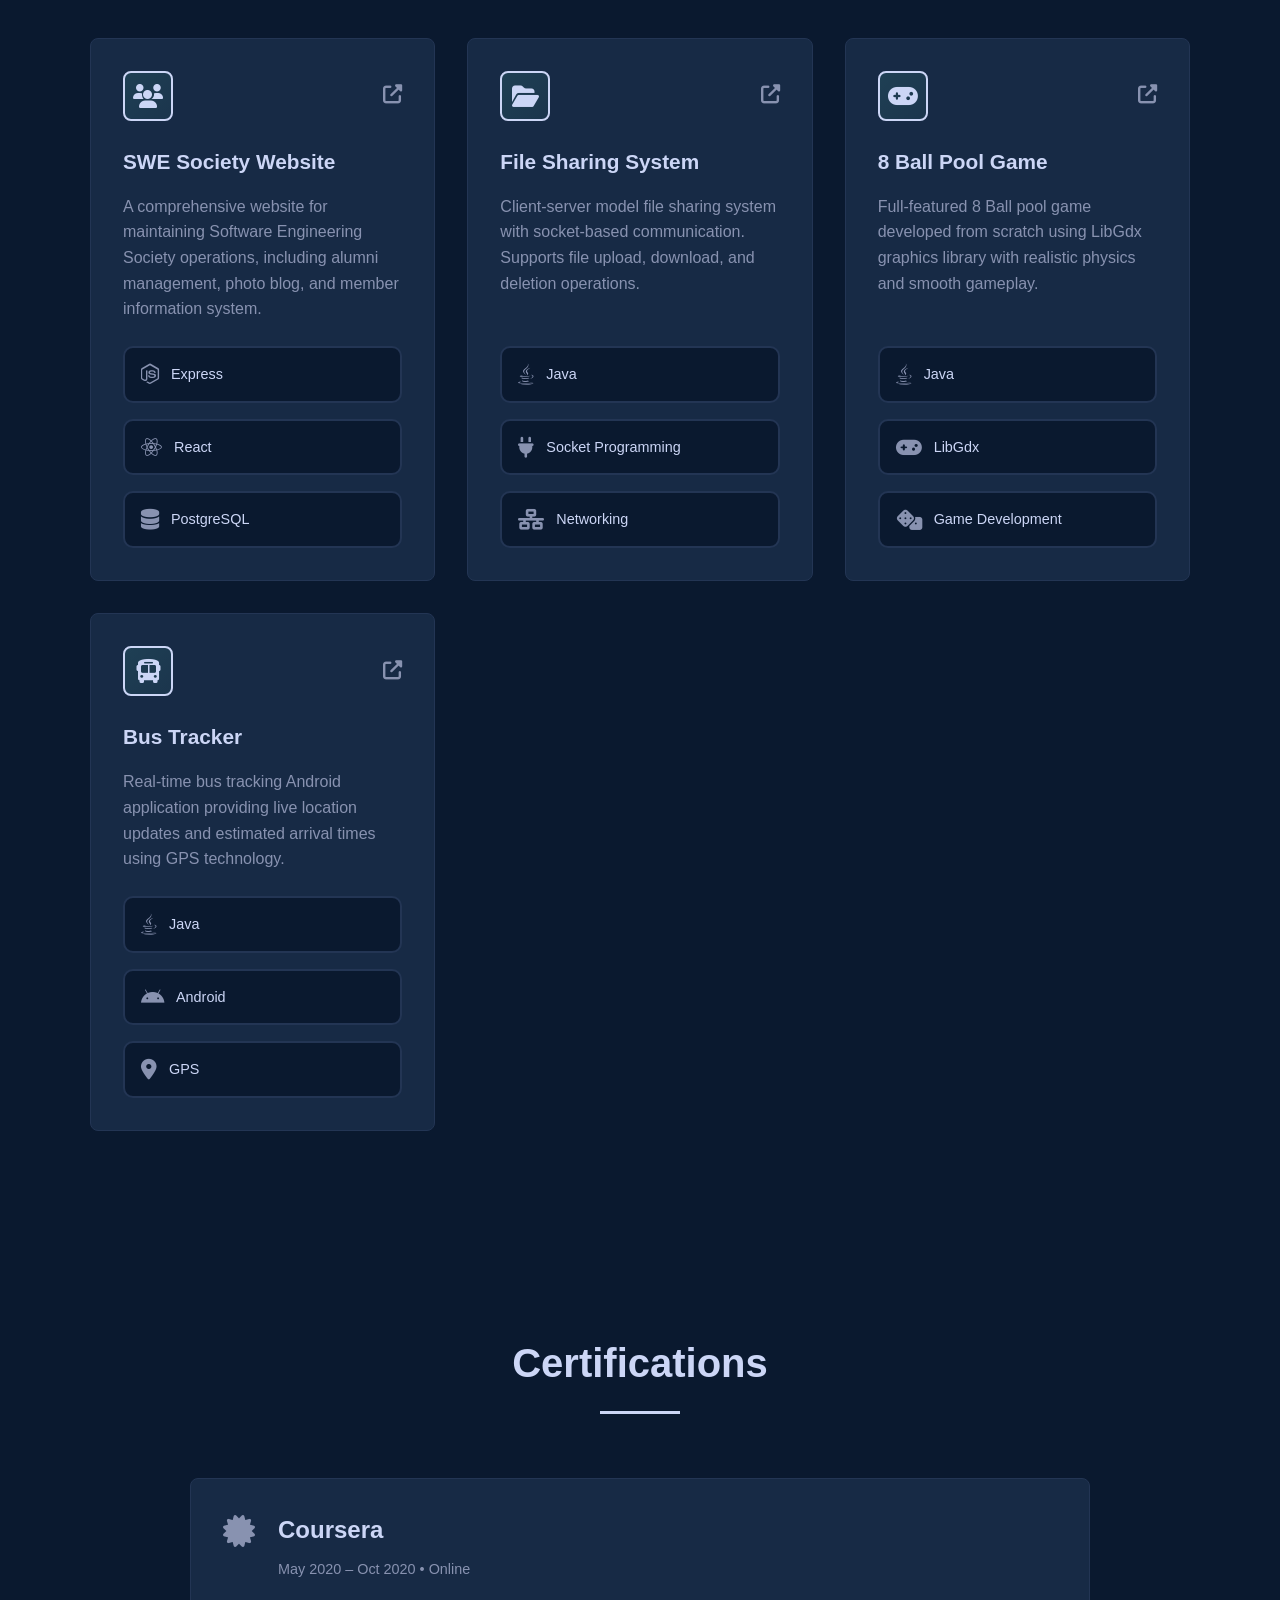
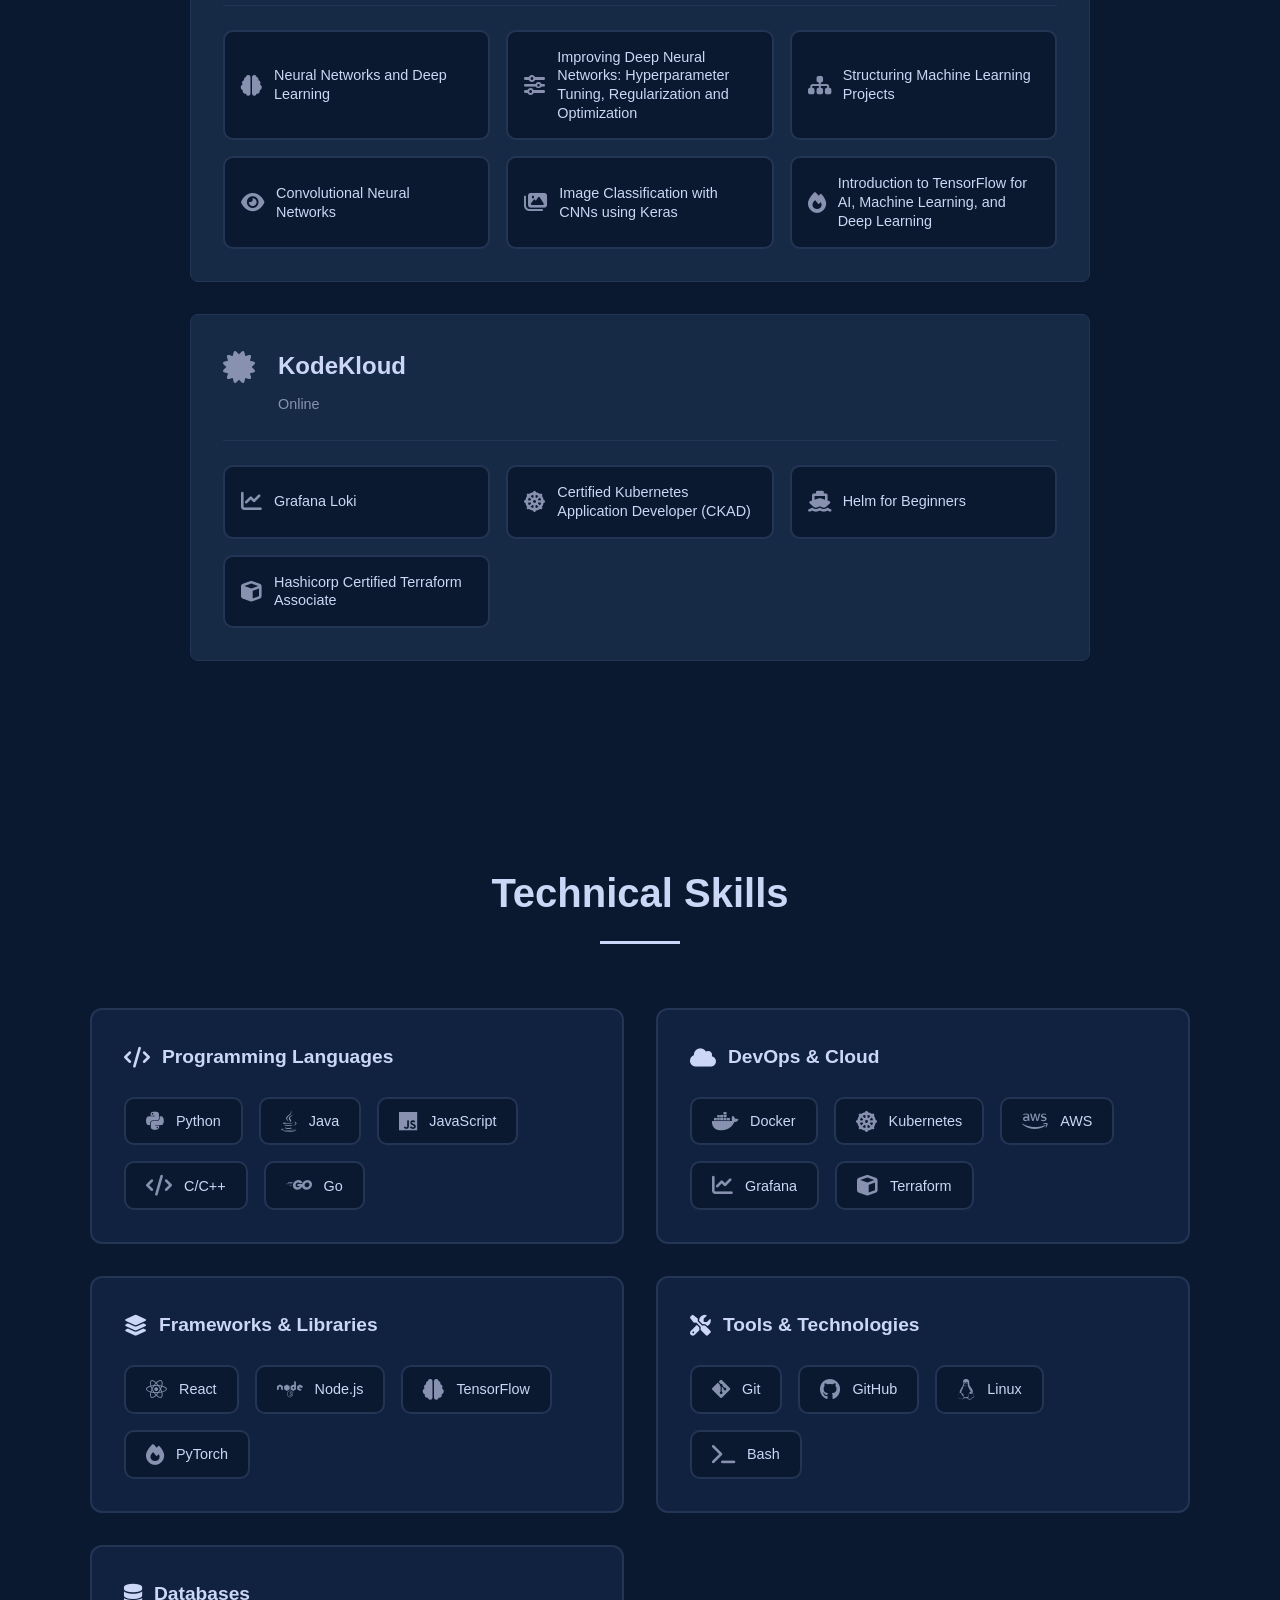
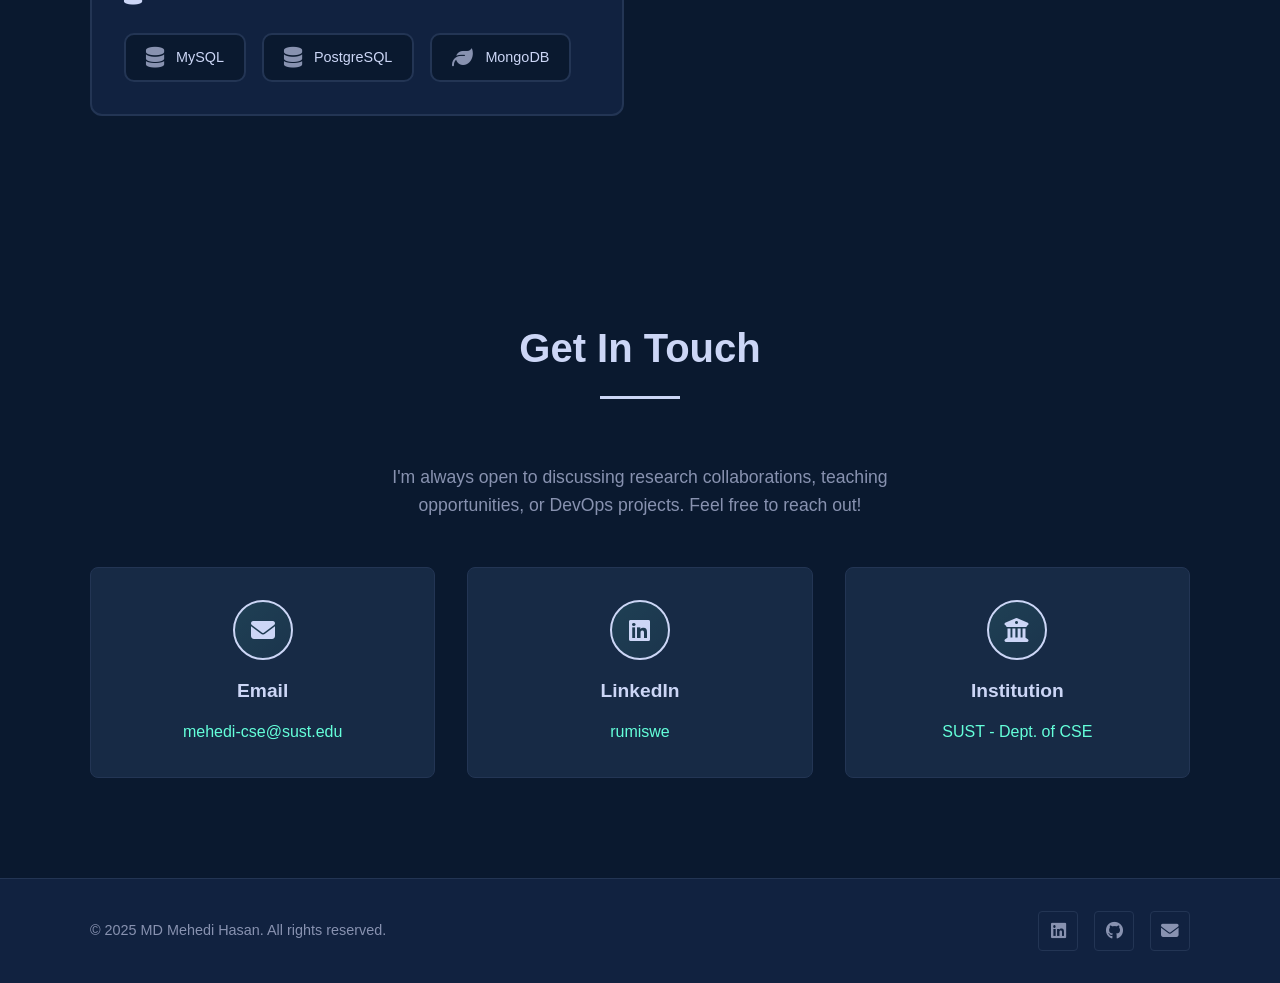
==== commit a95c935f: "Apply consistent interest-tag card style across the page Updated Relevant Courses, Courses Teaching," ====
--- a/index.html
+++ b/index.html
@@ -144,7 +144,7 @@
 
             <!-- Action Buttons -->
             <div class="hero-buttons">
-                <a href="https://drive.google.com/file/d/1tE80R_bQfDHGEuGX_BkI5c3VMg7XQ4t4/view?usp=sharing" class="btn btn-secondary">
+                <a href="https://drive.google.com/file/d/1hqDOU4aYRAj-SNEQfFOYX2DM1vN_Iben/view?usp=drive_link" class="btn btn-secondary">
                     <i class="fas fa-folder-open"></i>
                     Download CV
                 </a>
@@ -182,23 +182,71 @@
                     <!-- Relevant Courses -->
                     <div class="courses-section">
                         <h4><i class="fas fa-book"></i> Relevant Courses</h4>
-                        <div class="courses-grid">
-                            <span class="course">Data Structures & Algorithms</span>
-                            <span class="course">Object Oriented Programming</span>
-                            <span class="course">Computer Networking</span>
-                            <span class="course">Computer Architecture</span>
-                            <span class="course">Operating Systems</span>
-                            <span class="course">Computer & Network Security</span>
-                            <span class="course">Database Management System</span>
-                            <span class="course">Software Engineering</span>
-                            <span class="course">Software Requirement Engineering</span>
-                            <span class="course">Software Architecture & Design Patterns</span>
-                            <span class="course">Software Verification & Validation</span>
-                            <span class="course">Software Usability & Metrics</span>
-                            <span class="course">Software Project Management</span>
-                            <span class="course">Data Science</span>
-                            <span class="course">Artificial Intelligence</span>
-                            <span class="course">Machine Learning</span>
+                        <div class="interests-grid-hero">
+                            <div class="interest-tag">
+                                <i class="fas fa-sitemap"></i>
+                                <span>Data Structures & Algorithms</span>
+                            </div>
+                            <div class="interest-tag">
+                                <i class="fas fa-cubes"></i>
+                                <span>Object Oriented Programming</span>
+                            </div>
+                            <div class="interest-tag">
+                                <i class="fas fa-network-wired"></i>
+                                <span>Computer Networking</span>
+                            </div>
+                            <div class="interest-tag">
+                                <i class="fas fa-microchip"></i>
+                                <span>Computer Architecture</span>
+                            </div>
+                            <div class="interest-tag">
+                                <i class="fas fa-server"></i>
+                                <span>Operating Systems</span>
+                            </div>
+                            <div class="interest-tag">
+                                <i class="fas fa-shield-alt"></i>
+                                <span>Computer & Network Security</span>
+                            </div>
+                            <div class="interest-tag">
+                                <i class="fas fa-database"></i>
+                                <span>Database Management System</span>
+                            </div>
+                            <div class="interest-tag">
+                                <i class="fas fa-laptop-code"></i>
+                                <span>Software Engineering</span>
+                            </div>
+                            <div class="interest-tag">
+                                <i class="fas fa-file-alt"></i>
+                                <span>Software Requirement Engineering</span>
+                            </div>
+                            <div class="interest-tag">
+                                <i class="fas fa-layer-group"></i>
+                                <span>Software Architecture & Design Patterns</span>
+                            </div>
+                            <div class="interest-tag">
+                                <i class="fas fa-check-double"></i>
+                                <span>Software Verification & Validation</span>
+                            </div>
+                            <div class="interest-tag">
+                                <i class="fas fa-chart-bar"></i>
+                                <span>Software Usability & Metrics</span>
+                            </div>
+                            <div class="interest-tag">
+                                <i class="fas fa-project-diagram"></i>
+                                <span>Software Project Management</span>
+                            </div>
+                            <div class="interest-tag">
+                                <i class="fas fa-chart-line"></i>
+                                <span>Data Science</span>
+                            </div>
+                            <div class="interest-tag">
+                                <i class="fas fa-brain"></i>
+                                <span>Artificial Intelligence</span>
+                            </div>
+                            <div class="interest-tag">
+                                <i class="fas fa-robot"></i>
+                                <span>Machine Learning</span>
+                            </div>
                         </div>
                     </div>
                 </div>
@@ -228,11 +276,11 @@
                         such as program repair and bug detection. Combining real datasets with synthetic, teacher-generated data 
                         to bridge the gap between accuracy and efficiency.
                     </p>
-                    <div class="research-tags">
-                        <span class="tag">LLMs</span>
-                        <span class="tag">Knowledge Distillation</span>
-                        <span class="tag">Program Repair</span>
-                        <span class="tag">Bug Detection</span>
+                    <div class="interests-grid-hero">
+                        <div class="interest-tag"><i class="fas fa-robot"></i><span>LLMs</span></div>
+                        <div class="interest-tag"><i class="fas fa-filter"></i><span>Knowledge Distillation</span></div>
+                        <div class="interest-tag"><i class="fas fa-wrench"></i><span>Program Repair</span></div>
+                        <div class="interest-tag"><i class="fas fa-bug"></i><span>Bug Detection</span></div>
                     </div>
                 </div>
 
@@ -250,11 +298,11 @@
                         and comparing it with handwritten code. Understanding the implications for software maintenance 
                         and long-term code quality.
                     </p>
-                    <div class="research-tags">
-                        <span class="tag">Technical Debt</span>
-                        <span class="tag">Code Quality</span>
-                        <span class="tag">AI-Generated Code</span>
-                        <span class="tag">Software Maintenance</span>
+                    <div class="interests-grid-hero">
+                        <div class="interest-tag"><i class="fas fa-coins"></i><span>Technical Debt</span></div>
+                        <div class="interest-tag"><i class="fas fa-star"></i><span>Code Quality</span></div>
+                        <div class="interest-tag"><i class="fas fa-robot"></i><span>AI-Generated Code</span></div>
+                        <div class="interest-tag"><i class="fas fa-tools"></i><span>Software Maintenance</span></div>
                     </div>
                 </div>
             </div>
@@ -286,30 +334,38 @@
             <!-- Courses List -->
             <div class="courses-section">
                 <h4>Courses Teaching</h4>
-                <div class="courses-list">
-                    <div class="course-item">
+                <div class="interests-grid-hero">
+                    <div class="interest-tag">
                         <i class="fas fa-cloud"></i>
                         <span>Cloud Computing</span>
                     </div>
-                    <div class="course-item">
+                    <div class="interest-tag">
                         <i class="fas fa-project-diagram"></i>
                         <span>Software Project Management</span>
                     </div>
-                    <div class="course-item">
+                    <div class="interest-tag">
                         <i class="fas fa-network-wired"></i>
                         <span>Computer Networking</span>
                     </div>
-                    <div class="course-item">
+                    <div class="interest-tag">
                         <i class="fas fa-code"></i>
                         <span>Structured Programming</span>
                     </div>
-                    <div class="course-item">
-                        <i class="fab fa-python"></i>
+                    <div class="interest-tag">
+                        <i class="fas fa-terminal"></i>
                         <span>Python Programming</span>
                     </div>
-                    <div class="course-item">
+                    <div class="interest-tag">
                         <i class="fas fa-calculator"></i>
                         <span>Discrete Mathematics</span>
+                    </div>
+                    <div class="interest-tag">
+                        <i class="fas fa-brain"></i>
+                        <span>Deep Learning</span>
+                    </div>
+                    <div class="interest-tag">
+                        <i class="fas fa-globe"></i>
+                        <span>Web Technologies</span>
                     </div>
                 </div>
             </div>
@@ -425,10 +481,10 @@
                     </div>
                     <h3>SWE Society Website</h3>
                     <p>A comprehensive website for maintaining Software Engineering Society operations, including alumni management, photo blog, and member information system.</p>
-                    <div class="project-tech">
-                        <span class="tech-tag">Express</span>
-                        <span class="tech-tag">React</span>
-                        <span class="tech-tag">PostgreSQL</span>
+                    <div class="interests-grid-hero">
+                        <div class="interest-tag"><i class="fab fa-node-js"></i><span>Express</span></div>
+                        <div class="interest-tag"><i class="fab fa-react"></i><span>React</span></div>
+                        <div class="interest-tag"><i class="fas fa-database"></i><span>PostgreSQL</span></div>
                     </div>
                 </div>
 
@@ -443,10 +499,10 @@
                     </div>
                     <h3>File Sharing System</h3>
                     <p>Client-server model file sharing system with socket-based communication. Supports file upload, download, and deletion operations.</p>
-                    <div class="project-tech">
-                        <span class="tech-tag">Java</span>
-                        <span class="tech-tag">Socket Programming</span>
-                        <span class="tech-tag">Networking</span>
+                    <div class="interests-grid-hero">
+                        <div class="interest-tag"><i class="fab fa-java"></i><span>Java</span></div>
+                        <div class="interest-tag"><i class="fas fa-plug"></i><span>Socket Programming</span></div>
+                        <div class="interest-tag"><i class="fas fa-network-wired"></i><span>Networking</span></div>
                     </div>
                 </div>
 
@@ -461,10 +517,10 @@
                     </div>
                     <h3>8 Ball Pool Game</h3>
                     <p>Full-featured 8 Ball pool game developed from scratch using LibGdx graphics library with realistic physics and smooth gameplay.</p>
-                    <div class="project-tech">
-                        <span class="tech-tag">Java</span>
-                        <span class="tech-tag">LibGdx</span>
-                        <span class="tech-tag">Game Development</span>
+                    <div class="interests-grid-hero">
+                        <div class="interest-tag"><i class="fab fa-java"></i><span>Java</span></div>
+                        <div class="interest-tag"><i class="fas fa-gamepad"></i><span>LibGdx</span></div>
+                        <div class="interest-tag"><i class="fas fa-dice"></i><span>Game Development</span></div>
                     </div>
                 </div>
 
@@ -479,10 +535,10 @@
                     </div>
                     <h3>Bus Tracker</h3>
                     <p>Real-time bus tracking Android application providing live location updates and estimated arrival times using GPS technology.</p>
-                    <div class="project-tech">
-                        <span class="tech-tag">Java</span>
-                        <span class="tech-tag">Android</span>
-                        <span class="tech-tag">GPS</span>
+                    <div class="interests-grid-hero">
+                        <div class="interest-tag"><i class="fab fa-java"></i><span>Java</span></div>
+                        <div class="interest-tag"><i class="fab fa-android"></i><span>Android</span></div>
+                        <div class="interest-tag"><i class="fas fa-map-marker-alt"></i><span>GPS</span></div>
                     </div>
                 </div>
             </div>
@@ -507,15 +563,13 @@
                         <p class="cert-date">May 2020 – Oct 2020 • Online</p>
                     </div>
                 </div>
-                <div class="cert-list">
-                    <ul>
-                        <li>Neural Networks and Deep Learning</li>
-                        <li>Improving Deep Neural Networks: Hyperparameter tuning, Regularization and Optimization</li>
-                        <li>Structuring Machine Learning Projects</li>
-                        <li>Convolutional Neural Networks</li>
-                        <li>Image Classification with CNNs using Keras</li>
-                        <li>Introduction to TensorFlow for Artificial Intelligence, Machine Learning, and Deep Learning</li>
-                    </ul>
+                <div class="interests-grid-hero">
+                    <div class="interest-tag"><i class="fas fa-brain"></i><span>Neural Networks and Deep Learning</span></div>
+                    <div class="interest-tag"><i class="fas fa-sliders-h"></i><span>Improving Deep Neural Networks: Hyperparameter Tuning, Regularization and Optimization</span></div>
+                    <div class="interest-tag"><i class="fas fa-sitemap"></i><span>Structuring Machine Learning Projects</span></div>
+                    <div class="interest-tag"><i class="fas fa-eye"></i><span>Convolutional Neural Networks</span></div>
+                    <div class="interest-tag"><i class="fas fa-images"></i><span>Image Classification with CNNs using Keras</span></div>
+                    <div class="interest-tag"><i class="fas fa-fire"></i><span>Introduction to TensorFlow for AI, Machine Learning, and Deep Learning</span></div>
                 </div>
             </div>
 
@@ -528,13 +582,11 @@
                         <p class="cert-date">Online</p>
                     </div>
                 </div>
-                <div class="cert-list">
-                    <ul>
-                        <li>Grafana Loki</li>
-                        <li>Certified Kubernetes Application Developer (CKAD)</li>
-                        <li>Helm for Beginners</li>
-                        <li>Hashicorp Certified Terraform Associate</li>
-                    </ul>
+                <div class="interests-grid-hero">
+                    <div class="interest-tag"><i class="fas fa-chart-line"></i><span>Grafana Loki</span></div>
+                    <div class="interest-tag"><i class="fas fa-dharmachakra"></i><span>Certified Kubernetes Application Developer (CKAD)</span></div>
+                    <div class="interest-tag"><i class="fas fa-ship"></i><span>Helm for Beginners</span></div>
+                    <div class="interest-tag"><i class="fas fa-cube"></i><span>Hashicorp Certified Terraform Associate</span></div>
                 </div>
             </div>
         </div>
